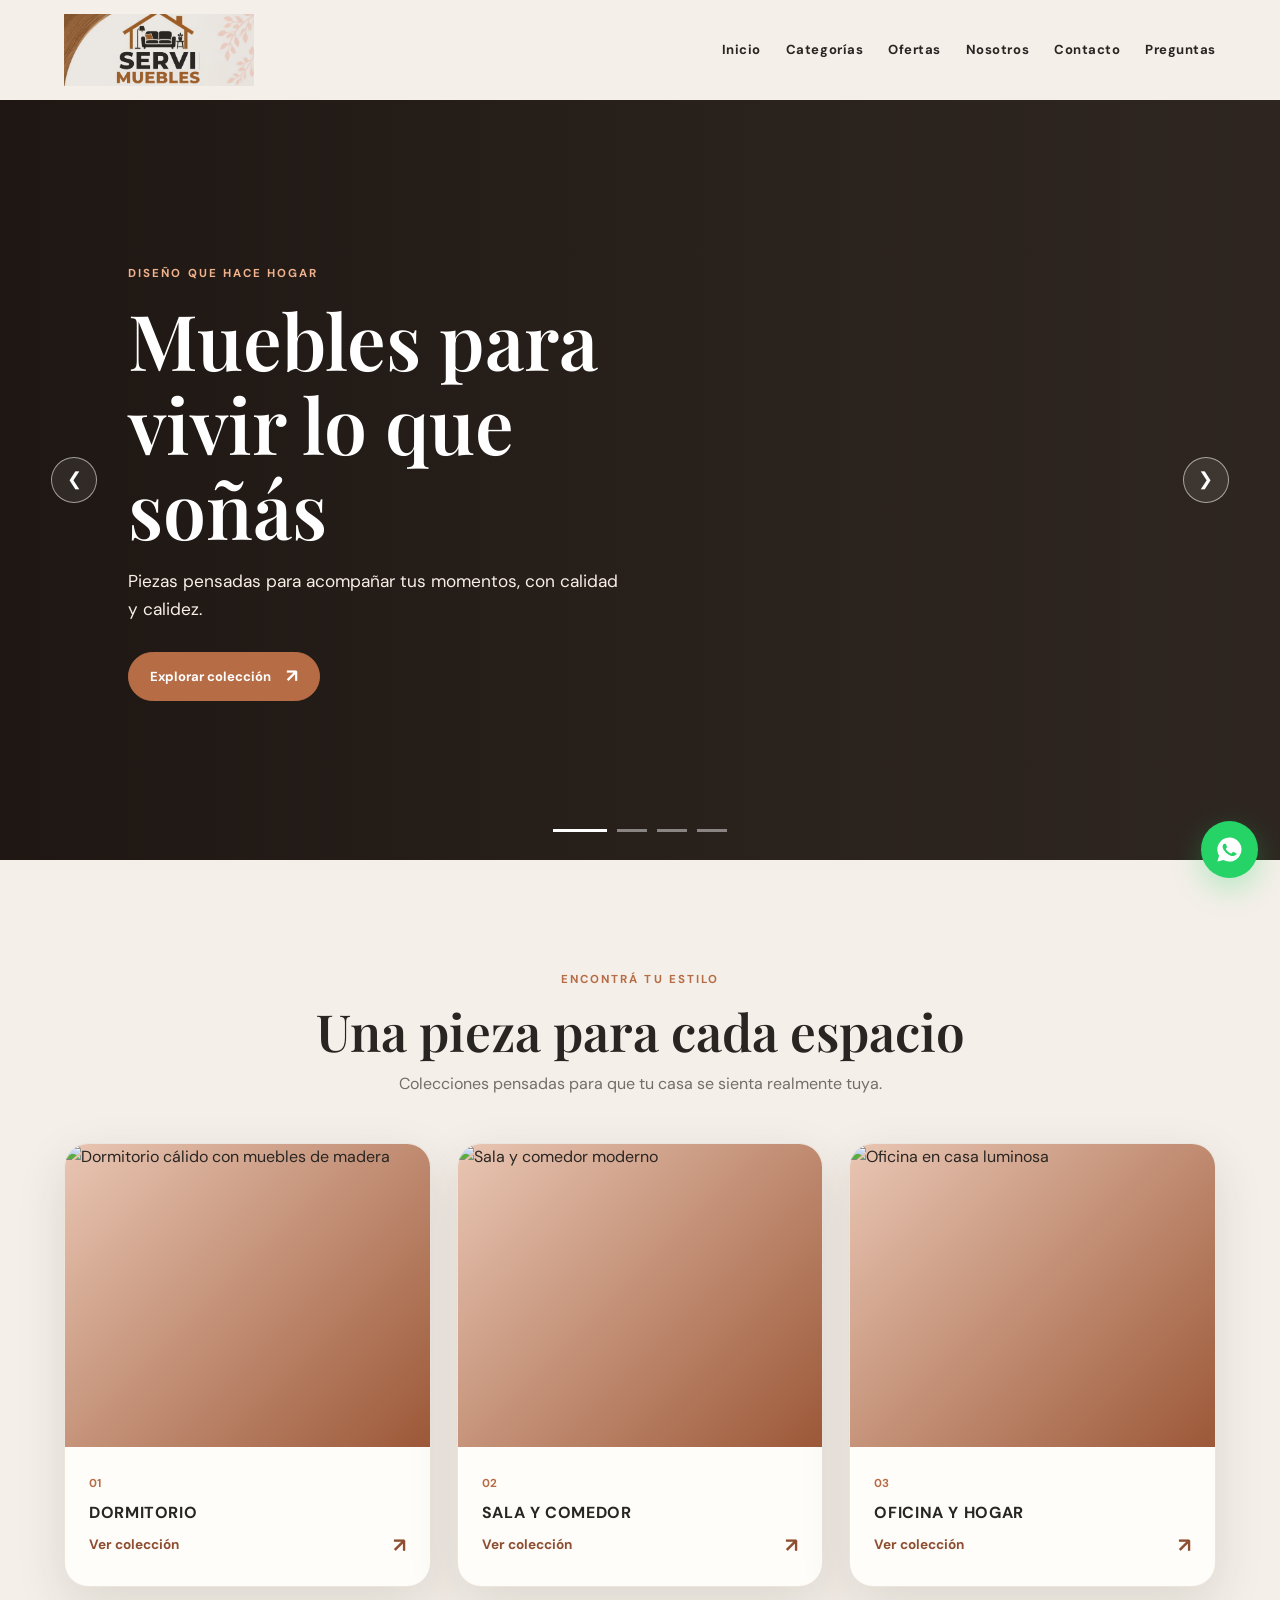
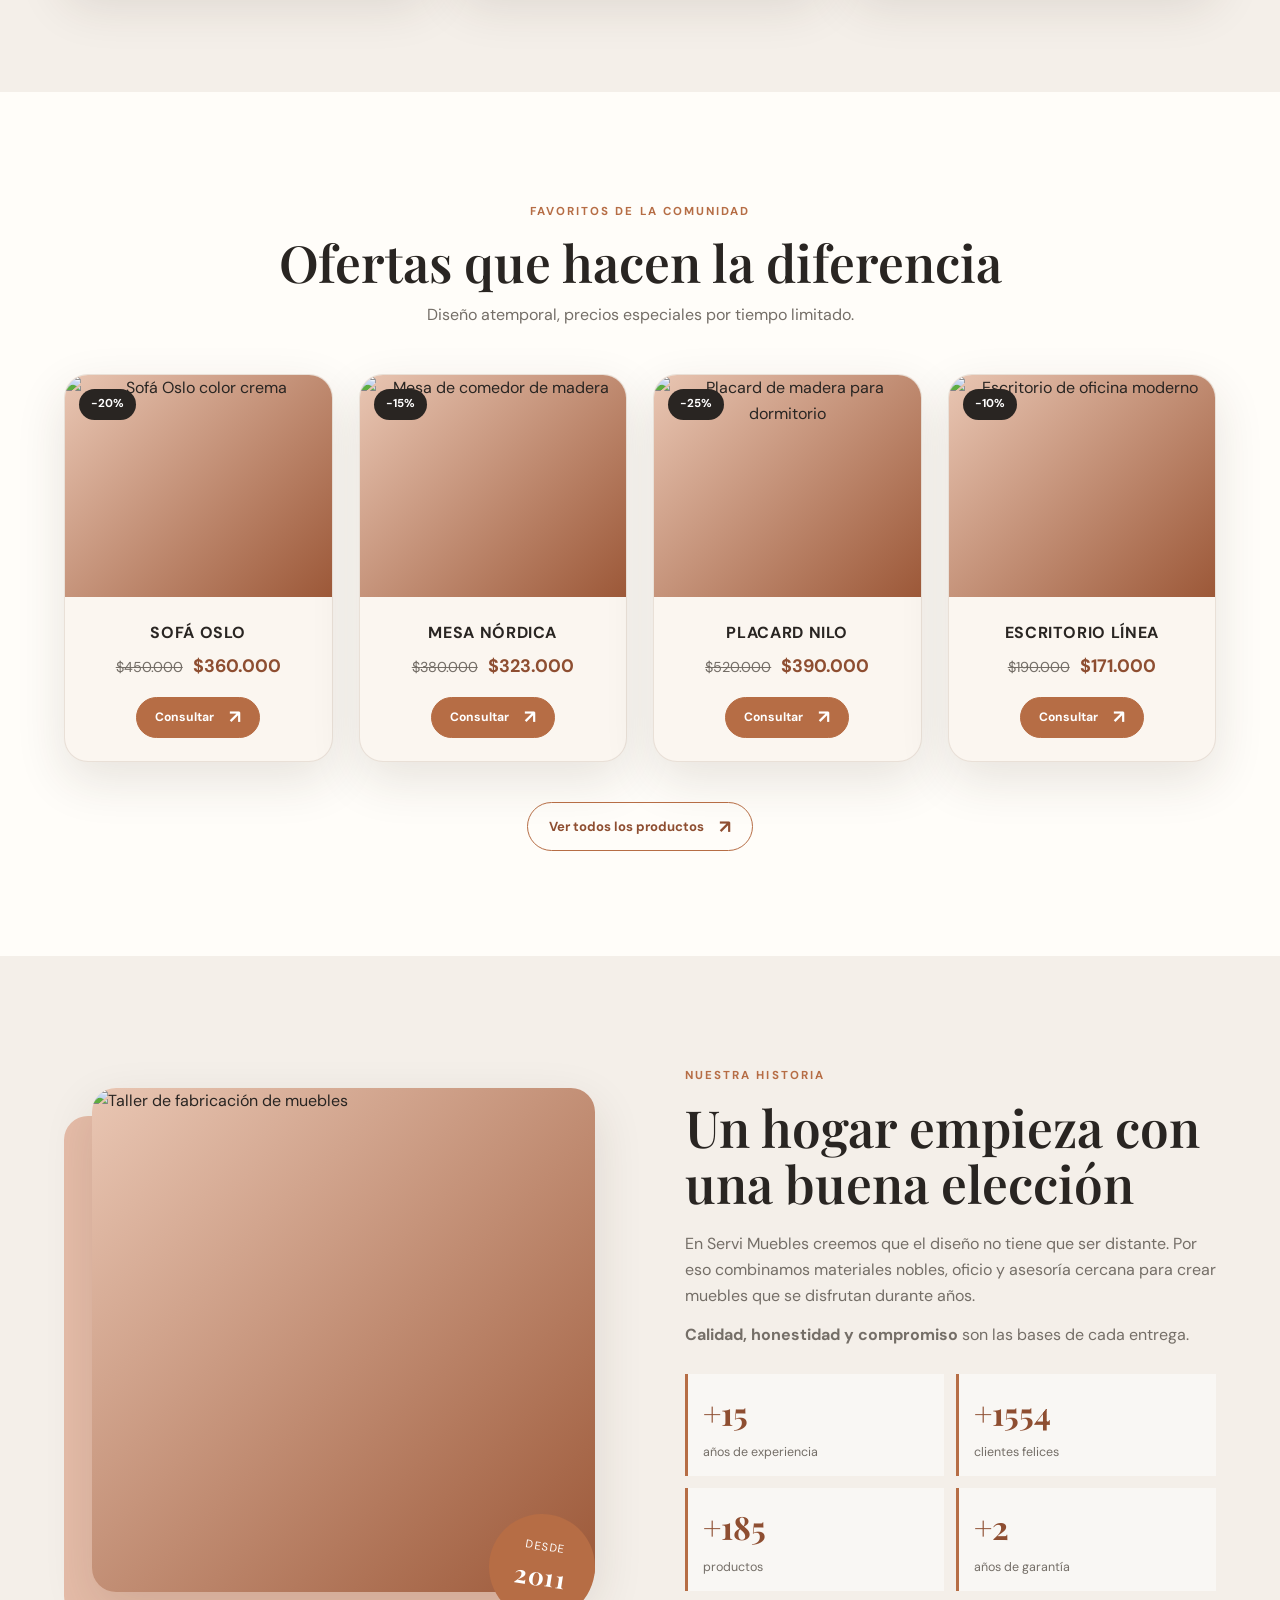
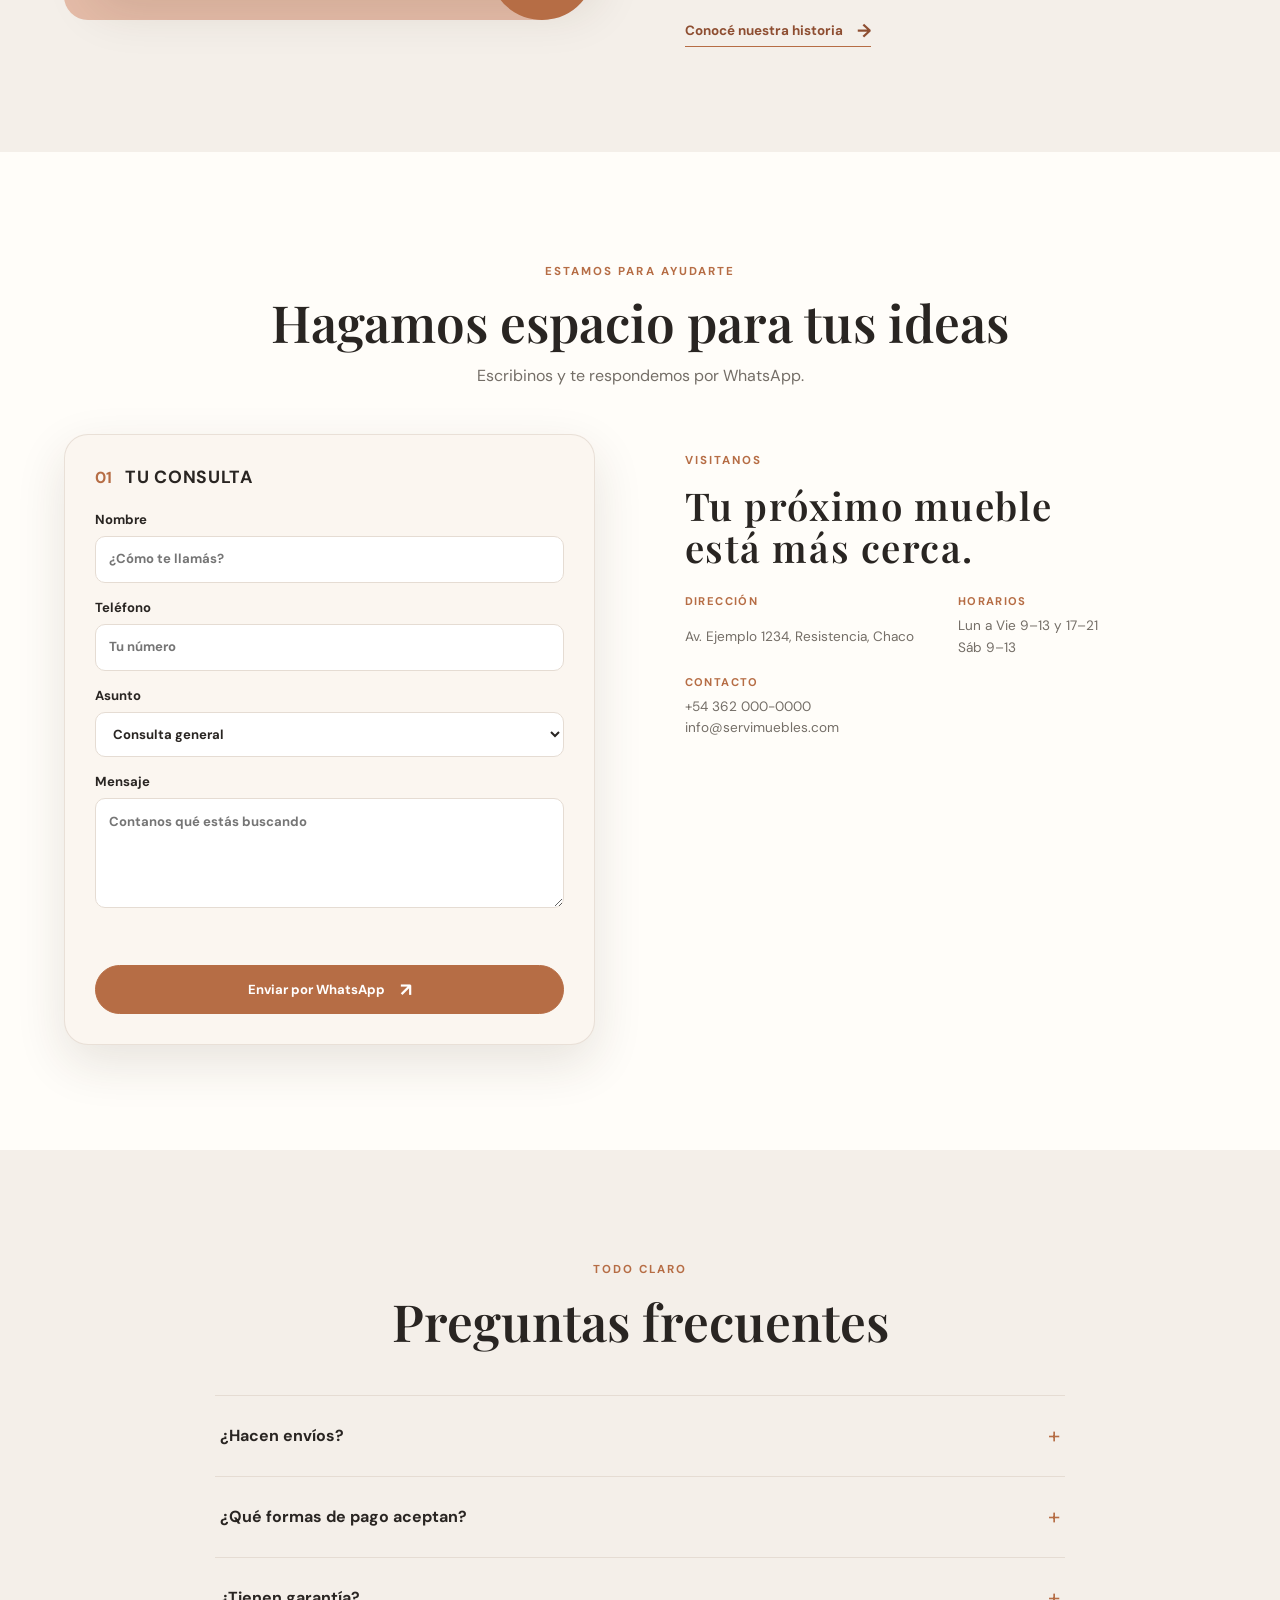
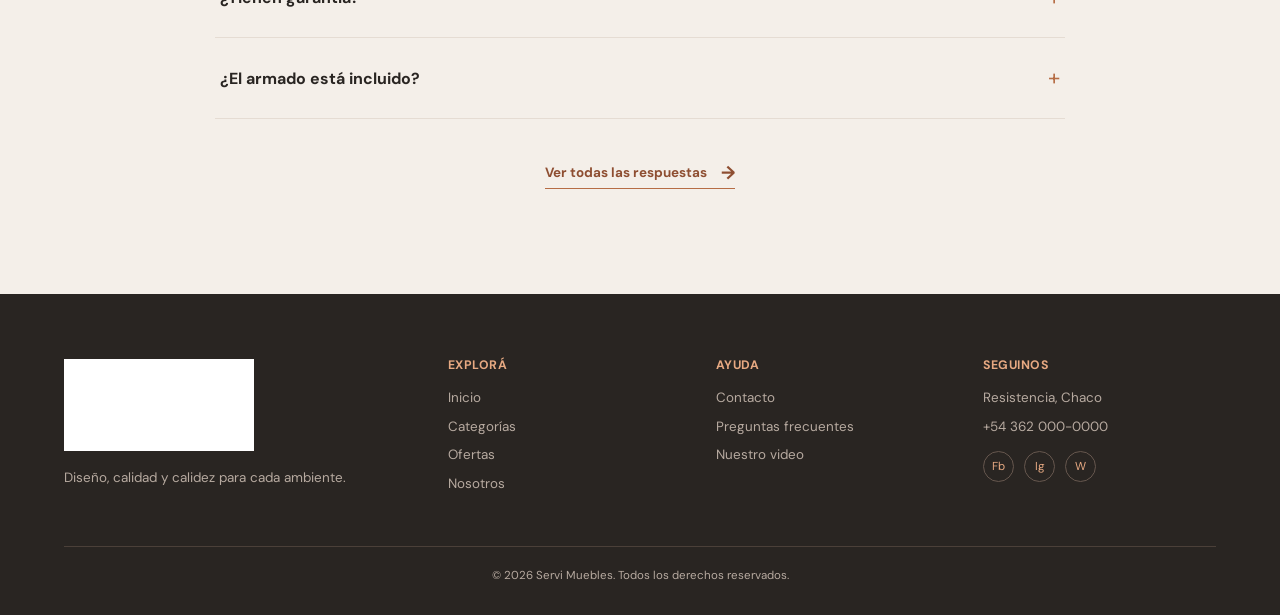
==== index.html @ a5e80b53 "inicio" ====
<!DOCTYPE html>
<html lang="es">
<head>
  <meta charset="UTF-8">
  <meta name="viewport" content="width=device-width, initial-scale=1">
  <meta name="description" content="Servi Muebles: muebles con diseño, calidad y entrega en todo el país.">
  <title>Servi Muebles | Diseño que hace hogar</title>
  <link rel="preconnect" href="https://fonts.googleapis.com">
  <link rel="preconnect" href="https://images.unsplash.com">
  <link href="https://fonts.googleapis.com/css2?family=DM+Sans:wght@400;500;600;700&family=Playfair+Display:wght@600;700&display=swap" rel="stylesheet">
  <link rel="stylesheet" href="styles.css">
</head>
<body>
  <header class="header">
    <a href="index.html" class="brand" aria-label="Servi Muebles, inicio"><img src="img/logo.jpeg" alt="Servi Muebles"></a>
    <button class="burger" aria-label="Abrir menú" aria-expanded="false"><span></span><span></span><span></span></button>
    <nav class="nav" aria-label="Principal"><a class="on" href="index.html">Inicio</a><a href="categorias.html">Categorías</a><a href="ofertas.html">Ofertas</a><a href="nosotros.html">Nosotros</a><a href="contacto.html">Contacto</a><a href="faq.html">Preguntas</a></nav>
  </header>

  <main>
    <section id="inicio" class="hero" aria-label="Destacados">
      <div class="slide active" style="background-image:url('https://images.unsplash.com/photo-1555041469-a586c61ea9bc?auto=format&fit=crop&w=1800&q=85')"><div class="caption"><span class="eyebrow">Diseño que hace hogar</span><h1>Muebles para vivir lo que soñás</h1><p>Piezas pensadas para acompañar tus momentos, con calidad y calidez.</p><a class="btn" href="categorias.html">Explorar colección <span>↗</span></a></div></div>
      <div class="slide" style="background-image:url('https://images.unsplash.com/photo-1618220179428-22790b461013?auto=format&fit=crop&w=1800&q=85')"><div class="caption"><span class="eyebrow">Colección temporada</span><h2>Renová tus espacios</h2><p>Texturas, tonos y formas que transforman cada ambiente.</p><a class="btn" href="ofertas.html">Ver ofertas <span>↗</span></a></div></div>
      <div class="slide" style="background-image:url('https://images.unsplash.com/photo-1600566753190-17f0baa2a6c3?auto=format&fit=crop&w=1800&q=85')"><div class="caption"><span class="eyebrow">Hecho para durar</span><h2>La belleza está en los detalles</h2><p>Materiales seleccionados y terminaciones cuidadas en cada pieza.</p><a class="btn" href="nosotros.html">Conocé nuestro trabajo <span>↗</span></a></div></div>
      <div class="slide video-slide" id="videoSlide" data-youtube="https://www.youtube.com/watch?v=ScMzIvxBSi4"><div class="youtube-wrap"><iframe title="Video de Servi Muebles" allow="accelerometer; autoplay; clipboard-write; encrypted-media; gyroscope; picture-in-picture; web-share" allowfullscreen></iframe></div><div class="caption"><span class="eyebrow">Inspiración en video</span><h2>Entrá a nuestro taller</h2><p>Reemplazá el enlace de YouTube en <code>script.js</code> y el video se verá aquí.</p><a class="btn" href="contacto.html">Hablemos <span>↗</span></a></div></div>
      <button class="arrow prev" aria-label="Anterior">&#10094;</button><button class="arrow next" aria-label="Siguiente">&#10095;</button><div class="dots"></div>
    </section>

    <section id="categorias" class="sec"><div class="section-heading"><span class="eyebrow">Encontrá tu estilo</span><h2>Una pieza para cada espacio</h2><p class="sub">Colecciones pensadas para que tu casa se sienta realmente tuya.</p></div><div class="grid g3">
      <a class="card cat reveal" href="dormitorio.html"><div class="ph"><img loading="lazy" src="https://images.unsplash.com/photo-1616486338812-3dadae4b4ace?auto=format&fit=crop&w=900&q=80" alt="Dormitorio cálido con muebles de madera"></div><div class="card-copy"><span class="card-number">01</span><h3>Dormitorio</h3><span class="link">Ver colección <b>↗</b></span></div></a>
      <a class="card cat reveal" href="sala-comedor.html"><div class="ph"><img loading="lazy" src="https://images.unsplash.com/photo-1618221195710-dd6b41faaea6?auto=format&fit=crop&w=900&q=80" alt="Sala y comedor moderno"></div><div class="card-copy"><span class="card-number">02</span><h3>Sala y comedor</h3><span class="link">Ver colección <b>↗</b></span></div></a>
      <a class="card cat reveal" href="oficina-hogar.html"><div class="ph"><img loading="lazy" src="https://images.unsplash.com/photo-1497366754035-f200968a6e72?auto=format&fit=crop&w=900&q=80" alt="Oficina en casa luminosa"></div><div class="card-copy"><span class="card-number">03</span><h3>Oficina y hogar</h3><span class="link">Ver colección <b>↗</b></span></div></a>
    </div></section>

    <section id="ofertas" class="sec alt"><div class="section-heading"><span class="eyebrow">Favoritos de la comunidad</span><h2>Ofertas que hacen la diferencia</h2><p class="sub">Diseño atemporal, precios especiales por tiempo limitado.</p></div><div class="grid g4">
      <article class="card prod reveal" data-name="Sofá Oslo"><div class="ph"><span class="tag">-20%</span><img loading="lazy" src="https://images.unsplash.com/photo-1555041469-a586c61ea9bc?auto=format&fit=crop&w=800&q=80" alt="Sofá Oslo color crema"></div><div class="card-copy"><h3>Sofá Oslo</h3><p><s>$450.000</s> <b>$360.000</b></p><button class="btn ask">Consultar <span>↗</span></button></div></article>
      <article class="card prod reveal" data-name="Mesa Nórdica"><div class="ph"><span class="tag">-15%</span><img loading="lazy" src="https://images.unsplash.com/photo-1617806118233-18e1de247200?auto=format&fit=crop&w=800&q=80" alt="Mesa de comedor de madera"></div><div class="card-copy"><h3>Mesa Nórdica</h3><p><s>$380.000</s> <b>$323.000</b></p><button class="btn ask">Consultar <span>↗</span></button></div></article>
      <article class="card prod reveal" data-name="Placard Nilo"><div class="ph"><span class="tag">-25%</span><img loading="lazy" src="https://images.unsplash.com/photo-1595428774223-ef52624120d2?auto=format&fit=crop&w=800&q=80" alt="Placard de madera para dormitorio"></div><div class="card-copy"><h3>Placard Nilo</h3><p><s>$520.000</s> <b>$390.000</b></p><button class="btn ask">Consultar <span>↗</span></button></div></article>
      <article class="card prod reveal" data-name="Escritorio Línea"><div class="ph"><span class="tag">-10%</span><img loading="lazy" src="https://images.unsplash.com/photo-1497366811353-6870744d04b2?auto=format&fit=crop&w=800&q=80" alt="Escritorio de oficina moderno"></div><div class="card-copy"><h3>Escritorio Línea</h3><p><s>$190.000</s> <b>$171.000</b></p><button class="btn ask">Consultar <span>↗</span></button></div></article>
    </div><div class="center"><a class="btn btn-light" href="ofertas.html">Ver todos los productos <span>↗</span></a></div></section>

    <section id="nosotros" class="sec"><div class="two"><div class="frame reveal"><div class="ph"><img loading="lazy" src="https://images.unsplash.com/photo-1556912167-f556f1f39fdf?auto=format&fit=crop&w=1000&q=85" alt="Taller de fabricación de muebles"></div><span class="stamp">Desde<br><strong>2011</strong></span></div><div class="reveal"><span class="eyebrow">Nuestra historia</span><h2>Un hogar empieza con una buena elección</h2><p>En Servi Muebles creemos que el diseño no tiene que ser distante. Por eso combinamos materiales nobles, oficio y asesoría cercana para crear muebles que se disfrutan durante años.</p><p><b>Calidad, honestidad y compromiso</b> son las bases de cada entrega.</p><div class="stats"><div><strong data-n="15">0</strong><span>años de experiencia</span></div><div><strong data-n="2500">0</strong><span>clientes felices</span></div><div><strong data-n="300">0</strong><span>productos</span></div><div><strong data-n="2">0</strong><span>años de garantía</span></div></div><a class="text-link" href="nosotros.html">Conocé nuestra historia <span>→</span></a></div></div></section>

    <section id="contacto" class="sec alt"><div class="section-heading"><span class="eyebrow">Estamos para ayudarte</span><h2>Hagamos espacio para tus ideas</h2><p class="sub">Escribinos y te respondemos por WhatsApp.</p></div><div class="two contact-layout"><form id="form" class="card form" novalidate><div class="form-title"><span>01</span><h3>Tu consulta</h3></div><label>Nombre<input name="nombre" placeholder="¿Cómo te llamás?" required></label><label>Teléfono<input name="tel" type="tel" placeholder="Tu número" required></label><label>Asunto<select name="asunto"><option>Consulta general</option><option>Presupuesto</option><option>Envíos</option><option>Garantía</option></select></label><label>Mensaje<textarea name="msg" rows="4" placeholder="Contanos qué estás buscando" required></textarea></label><p class="err" role="alert"></p><button class="btn" type="submit">Enviar por WhatsApp <span>↗</span></button></form><div class="contact-info"><span class="eyebrow">Visitanos</span><h3>Tu próximo mueble<br>está más cerca.</h3><ul class="info"><li><b>Dirección</b><span>Av. Ejemplo 1234, Resistencia, Chaco</span></li><li><b>Horarios</b><span>Lun a Vie 9–13 y 17–21<br>Sáb 9–13</span></li><li><b>Contacto</b><span>+54 362 000-0000<br>info@servimuebles.com</span></li></ul><iframe title="Ubicación Servi Muebles" loading="lazy" src="https://www.google.com/maps?q=Resistencia,Chaco&output=embed"></iframe></div></div></section>

    <section id="faq" class="sec"><div class="section-heading"><span class="eyebrow">Todo claro</span><h2>Preguntas frecuentes</h2></div><div class="faq"><div class="q"><button aria-expanded="false">¿Hacen envíos?<i>+</i></button><div class="a"><p>Sí, enviamos a toda la zona. El costo depende de la distancia y del tamaño del mueble.</p></div></div><div class="q"><button aria-expanded="false">¿Qué formas de pago aceptan?<i>+</i></button><div class="a"><p>Efectivo, transferencia, tarjetas de débito y crédito, con cuotas según promoción.</p></div></div><div class="q"><button aria-expanded="false">¿Tienen garantía?<i>+</i></button><div class="a"><p>Todos nuestros muebles tienen garantía por defectos de fabricación.</p></div></div><div class="q"><button aria-expanded="false">¿El armado está incluido?<i>+</i></button><div class="a"><p>Ofrecemos armado e instalación en el domicilio, consultá el costo al pedir.</p></div></div></div><div class="center"><a class="text-link" href="faq.html">Ver todas las respuestas <span>→</span></a></div></section>
  </main>

  <a class="wa" id="wa" target="_blank" rel="noopener" aria-label="Escribinos por WhatsApp" data-tip="¿Hablamos?"><svg viewBox="0 0 24 24" width="29" height="29" fill="#fff"><path d="M12 2a10 10 0 0 0-8.6 15.1L2 22l5-1.3A10 10 0 1 0 12 2zm5.2 14.2c-.2.6-1.3 1.2-1.8 1.2-.5.1-1 .2-3.3-.7-2.8-1.1-4.6-4-4.7-4.2-.1-.2-1.1-1.5-1.1-2.8s.7-2 1-2.2c.2-.3.5-.3.7-.3h.5c.2 0 .4 0 .6.5l.8 2c.1.2.1.3 0 .5l-.3.4-.4.5c-.1.1-.3.3-.1.6.2.3.8 1.3 1.7 2.1 1.2 1 2.1 1.3 2.4 1.5.3.1.5.1.6-.1l.9-1.1c.2-.3.4-.2.6-.1l1.9.9c.3.1.5.2.5.3.1.2.1.8-.1 1.4z"/></svg></a>
  <footer class="footer"><div class="fgrid"><div><img class="footer-logo" src="img/logo.jpeg" alt="Servi Muebles"><p>Diseño, calidad y calidez para cada ambiente.</p></div><div><h4>Explorá</h4><a href="index.html">Inicio</a><a href="categorias.html">Categorías</a><a href="ofertas.html">Ofertas</a><a href="nosotros.html">Nosotros</a></div><div><h4>Ayuda</h4><a href="contacto.html">Contacto</a><a href="faq.html">Preguntas frecuentes</a><a href="index.html#videoSlide">Nuestro video</a></div><div><h4>Seguinos</h4><p>Resistencia, Chaco</p><p>+54 362 000-0000</p><div class="soc"><a href="#" aria-label="Facebook">Fb</a><a href="#" aria-label="Instagram">Ig</a><a href="#" id="waFoot" aria-label="WhatsApp">W</a></div></div></div><p class="copy">© 2026 Servi Muebles. Todos los derechos reservados.</p></footer>
  <button class="top" aria-label="Volver arriba">↑</button>
  <script src="script.js"></script>
</body>
</html>
---- styles.css ----
:root{--ink:#292522;--muted:#746e67;--clay:#b66d45;--clay-dark:#8e4e31;--sand:#f4efe9;--paper:#fffdf9;--line:#e5dcd3;--shadow:0 18px 50px rgba(56,39,28,.12);--radius:24px}
*{box-sizing:border-box;margin:0;padding:0}html{scroll-behavior:smooth;scroll-padding-top:88px}body{font-family:'DM Sans',sans-serif;color:var(--ink);background:var(--sand);line-height:1.6;overflow-x:hidden}img,iframe,video{max-width:100%;display:block}a{color:inherit;text-decoration:none}button,input,select,textarea{font:inherit}button{cursor:pointer}h1,h2,h3,h4{line-height:1.1}h1,h2{font-family:'Playfair Display',serif}h3,h4{text-transform:uppercase;letter-spacing:.04em}code{font-size:.86em;color:#f6d5bf}
:focus-visible{outline:3px solid var(--clay);outline-offset:3px}.header{position:sticky;top:0;z-index:50;display:flex;justify-content:space-between;align-items:center;gap:30px;padding:14px 5%;background:rgba(244,239,233,.93);backdrop-filter:blur(16px);transition:box-shadow .3s}.header.scrolled{box-shadow:0 8px 30px rgba(42,30,22,.1)}.brand img{width:190px;height:auto}.nav{display:flex;align-items:center;gap:25px}.nav a{font-size:.82rem;font-weight:700;letter-spacing:.04em;padding:7px 0;border-bottom:2px solid transparent;transition:.25s}.nav a:hover,.nav a.on{color:var(--clay-dark);border-color:var(--clay)}.burger{display:none;background:none;border:0;width:36px}.burger span{display:block;height:2px;background:var(--ink);margin:7px 0;border-radius:3px;transition:.3s}.burger.open span:nth-child(1){transform:translateY(9px) rotate(45deg)}.burger.open span:nth-child(2){opacity:0}.burger.open span:nth-child(3){transform:translateY(-9px) rotate(-45deg)}
.hero{position:relative;height:min(760px,calc(100vh - 82px));min-height:560px;background:#302722;overflow:hidden}.slide{position:absolute;inset:0;display:flex;align-items:center;background-position:center;background-size:cover;opacity:0;visibility:hidden;transition:opacity .8s,visibility .8s}.slide.active{opacity:1;visibility:visible;z-index:1}.slide:before{content:"";position:absolute;inset:0;background:linear-gradient(90deg,rgba(25,18,14,.78),rgba(25,18,14,.22) 65%,rgba(25,18,14,.08))}.caption{position:relative;z-index:2;color:#fff;padding:0 10%;width:min(760px,90%)}.caption h1,.caption h2{font-size:clamp(2.5rem,6vw,5.7rem);font-weight:600;margin:12px 0 18px;max-width:760px}.caption p{max-width:540px;font-size:1.08rem;margin-bottom:28px;color:#f9eee6}.eyebrow{display:inline-block;color:var(--clay);font-size:.72rem;font-weight:700;letter-spacing:.18em;text-transform:uppercase}.caption .eyebrow{color:#f0b18d}.btn{display:inline-flex;align-items:center;justify-content:center;gap:15px;border:1px solid var(--clay);border-radius:999px;background:var(--clay);color:#fff;padding:13px 21px;font-size:.82rem;font-weight:700;transition:transform .25s,background .25s,box-shadow .25s}.btn span,.text-link span{font-size:1.15rem;line-height:0}.btn:hover{background:var(--clay-dark);box-shadow:0 10px 22px rgba(142,78,49,.25);transform:translateY(-2px)}.btn-light{background:transparent;color:var(--clay-dark)}.btn-light:hover{color:#fff}.arrow{position:absolute;top:50%;z-index:5;transform:translateY(-50%);width:46px;height:46px;border:1px solid rgba(255,255,255,.55);border-radius:50%;background:rgba(255,255,255,.08);color:#fff;font-size:1.15rem;transition:.25s}.arrow:hover{background:var(--clay);border-color:var(--clay)}.prev{left:4%}.next{right:4%}.dots{position:absolute;bottom:28px;left:0;right:0;z-index:5;display:flex;justify-content:center;gap:10px}.dots button{width:30px;height:3px;border:0;background:rgba(255,255,255,.45);transition:.3s}.dots button.on{background:#fff;width:54px}.video-slide{background:#1b1714}.youtube-wrap{position:absolute;inset:0;z-index:0}.youtube-wrap iframe{width:100%;height:100%;border:0;opacity:.72}.video-slide:before{z-index:1;background:linear-gradient(90deg,rgba(25,18,14,.86),rgba(25,18,14,.3) 70%)}
.sec{position:relative;padding:105px 5%;background:var(--sand)}.sec.alt{background:var(--paper)}.section-heading{max-width:740px;margin:0 auto 46px;text-align:center}.section-heading h2{font-size:clamp(2rem,4vw,3.4rem);font-weight:600;margin:12px 0}.sub{color:var(--muted);font-size:1rem}.grid{display:grid;gap:26px;max-width:1220px;margin:0 auto}.g3{grid-template-columns:repeat(3,1fr)}.g4{grid-template-columns:repeat(4,1fr)}.card{background:var(--paper);border:1px solid rgba(180,157,139,.25);border-radius:var(--radius);overflow:hidden;box-shadow:var(--shadow);transition:transform .35s,box-shadow .35s}.alt .card{background:#fbf6f0}.card:hover{transform:translateY(-8px);box-shadow:0 25px 55px rgba(56,39,28,.18)}.ph{position:relative;aspect-ratio:1.2;background:linear-gradient(135deg,#e9c6b3,#9c5838);overflow:hidden}.ph img{width:100%;height:100%;object-fit:cover;transition:transform .7s;filter:saturate(.92)}.card:hover .ph img{transform:scale(1.08)}.card-copy{padding:20px}.cat .card-copy{position:relative;padding:22px 24px 25px}.cat h3,.prod h3{font-size:1rem;margin:9px 0 7px}.card-number{font-size:.72rem;color:var(--clay);font-weight:700}.link{display:flex;align-items:center;justify-content:space-between;color:var(--clay-dark);font-size:.85rem;font-weight:700}.link b{font-size:1.25rem}.prod{text-align:center}.prod .card-copy{padding:18px 18px 23px}.prod p{color:var(--muted);font-size:.9rem;margin:10px 0 16px}.prod b{color:var(--clay-dark);font-size:1.13rem;margin-left:6px}.prod .btn{padding:10px 18px;font-size:.76rem}.tag{position:absolute;top:14px;left:14px;z-index:2;background:var(--ink);color:#fff;padding:6px 12px;border-radius:999px;font-size:.72rem;font-weight:700}.center{text-align:center;margin-top:40px}.two{display:grid;grid-template-columns:1fr 1fr;gap:clamp(35px,7vw,100px);align-items:center;max-width:1220px;margin:0 auto}.two h2{font-size:clamp(2rem,4vw,3.5rem);font-weight:600;margin:12px 0 20px}.two p{color:var(--muted);margin-bottom:14px}.frame{position:relative;padding:0 0 28px 28px}.frame:before{content:"";position:absolute;inset:28px 28px 0 0;background:#e5bca8;border-radius:var(--radius)}.frame .ph{position:relative;aspect-ratio:1;border-radius:var(--radius);box-shadow:var(--shadow)}.stamp{position:absolute;right:0;bottom:0;background:var(--clay);color:#fff;padding:16px 23px;border-radius:50%;width:106px;height:106px;display:grid;place-content:center;text-align:center;font-size:.7rem;text-transform:uppercase;letter-spacing:.08em;transform:rotate(9deg)}.stamp strong{font-family:'Playfair Display';font-size:1.55rem}.stats{display:grid;grid-template-columns:repeat(2,1fr);gap:12px;margin:26px 0}.stats div{padding:13px 15px;border-left:3px solid var(--clay);background:rgba(255,255,255,.5)}.stats strong{display:block;color:var(--clay-dark);font-family:'Playfair Display';font-size:2rem}.stats span{color:var(--muted);font-size:.78rem}.text-link{display:inline-flex;gap:14px;align-items:center;color:var(--clay-dark);font-size:.84rem;font-weight:700;border-bottom:1px solid var(--clay);padding-bottom:4px}.contact-layout{align-items:start}.form{padding:30px;display:grid;gap:14px}.form-title{display:flex;align-items:center;gap:13px;margin-bottom:4px}.form-title span{color:var(--clay);font-weight:700}.form-title h3{font-size:1.1rem}.form label{display:grid;gap:6px;color:var(--ink);font-size:.82rem;font-weight:700}input,select,textarea{width:100%;border:1px solid var(--line);border-radius:10px;background:#fff;padding:12px 13px;color:var(--ink);outline:0;transition:border .2s,box-shadow .2s}input:focus,select:focus,textarea:focus{border-color:var(--clay);box-shadow:0 0 0 3px rgba(182,109,69,.12)}textarea{resize:vertical}.err{min-height:1.2em;color:#ad382d;font-size:.8rem}.contact-info{padding:12px 0}.contact-info h3{font-family:'Playfair Display';font-size:clamp(1.8rem,3vw,2.7rem);font-weight:600;margin:12px 0 25px;text-transform:none}.info{display:grid;grid-template-columns:repeat(2,1fr);gap:15px;list-style:none;margin-bottom:25px}.info li{display:grid;gap:4px}.info b{font-size:.7rem;letter-spacing:.12em;text-transform:uppercase;color:var(--clay)}.info span{font-size:.85rem;color:var(--muted)}iframe{width:100%;height:250px;border:0;border-radius:16px}.faq{max-width:850px;margin:0 auto}.q{border-top:1px solid var(--line)}.q:last-child{border-bottom:1px solid var(--line)}.q button{width:100%;display:flex;align-items:center;justify-content:space-between;gap:25px;padding:22px 5px;border:0;background:transparent;color:var(--ink);font-weight:700;text-align:left}.q i{font-style:normal;color:var(--clay);font-size:1.4rem;font-weight:400}.a{max-height:0;overflow:hidden;transition:max-height .35s}.a p{padding:0 45px 22px 5px;color:var(--muted);font-size:.92rem}
.wa{position:fixed;right:22px;bottom:22px;z-index:60;width:57px;height:57px;display:grid;place-items:center;border-radius:50%;background:#25d366;box-shadow:0 10px 30px rgba(37,211,102,.3);animation:pulse 2.3s infinite}.wa:before{content:attr(data-tip);position:absolute;right:67px;background:var(--ink);color:#fff;padding:6px 10px;border-radius:7px;font-size:.75rem;white-space:nowrap;opacity:0;transition:.25s}.wa:hover:before{opacity:1}@keyframes pulse{0%,100%{box-shadow:0 10px 30px rgba(37,211,102,.25)}50%{box-shadow:0 10px 30px rgba(37,211,102,.25),0 0 0 12px rgba(37,211,102,0)}}.footer{background:var(--ink);color:#e9ded5;padding:65px 5% 22px}.fgrid{display:grid;grid-template-columns:1.5fr 1fr 1fr 1fr;gap:35px;max-width:1220px;margin:0 auto}.footer-logo{width:190px;filter:brightness(0) invert(1);margin-bottom:16px}.footer p,.footer a{display:block;color:#b7aaa0;font-size:.84rem;margin-bottom:7px}.footer h4{color:#e7a982;font-size:.77rem;margin-bottom:15px}.footer a:hover{color:#fff}.soc{display:flex;gap:10px;margin-top:14px}.soc a{display:grid;place-items:center;width:31px;height:31px;border:1px solid #66574e;border-radius:50%;color:#e7a982;font-size:.72rem}.copy{max-width:1220px;margin:45px auto 0;padding-top:20px;border-top:1px solid #4b4039;text-align:center!important;font-size:.72rem!important}.top{position:fixed;left:22px;bottom:22px;z-index:60;width:42px;height:42px;border:1px solid var(--clay);border-radius:50%;background:var(--clay);color:#fff;font-size:1.15rem;opacity:0;pointer-events:none;transition:.3s}.top.show{opacity:1;pointer-events:auto}.reveal{opacity:0;transform:translateY(25px);transition:opacity .7s,transform .7s}.reveal.in{opacity:1;transform:none}
.page-hero{padding:105px 5% 80px;background:var(--ink);color:#fff;text-align:center}.page-hero h1{font-size:clamp(2.6rem,6vw,5rem);margin:12px auto;max-width:820px}.page-hero p{max-width:620px;margin:auto;color:#ddcec4}.page-content{max-width:1220px;margin:auto}.detail-grid{display:grid;grid-template-columns:repeat(3,1fr);gap:25px}.detail-card{background:var(--paper);border-radius:var(--radius);overflow:hidden;box-shadow:var(--shadow)}.detail-card img{width:100%;aspect-ratio:1.15;object-fit:cover}.detail-card div{padding:22px}.detail-card h3{margin-bottom:8px}.detail-card p{color:var(--muted);font-size:.9rem}.crumb{display:inline-block;margin-bottom:20px;color:#efb18f;font-size:.75rem;font-weight:700;letter-spacing:.12em;text-transform:uppercase}
@media(max-width:1024px){.nav{gap:15px}.nav a{font-size:.76rem}.g4{grid-template-columns:repeat(2,1fr)}.fgrid{grid-template-columns:repeat(2,1fr)}}
@media(max-width:768px){.header{padding:12px 5%}.brand img{width:164px}.burger{display:block}.nav{position:absolute;top:100%;left:0;right:0;display:flex;align-items:stretch;flex-direction:column;gap:0;background:rgba(244,239,233,.98);box-shadow:var(--shadow);max-height:0;overflow:hidden;transition:max-height .4s}.nav.open{max-height:420px}.nav a{padding:14px 5%;border-bottom:1px solid var(--line)}.hero{height:calc(100svh - 75px);min-height:560px}.caption{padding:0 12%}.caption h1,.caption h2{font-size:clamp(2.35rem,11vw,4.3rem)}.caption p{font-size:.98rem}.arrow{width:38px;height:38px}.prev{left:4%}.next{right:4%}.sec{padding:75px 5%}.g3,.two{grid-template-columns:1fr}.two{gap:42px}.frame{max-width:620px;margin:0 auto}.info{grid-template-columns:1fr 1fr}.detail-grid{grid-template-columns:repeat(2,1fr)}}
@media(max-width:520px){.g4,.fgrid,.detail-grid{grid-template-columns:1fr}.section-heading{margin-bottom:32px}.caption{padding:0 13%}.caption .btn{padding:12px 17px}.dots{bottom:22px}.frame{padding-left:15px}.frame:before{inset:15px 15px 0 0}.stats{gap:8px}.stats strong{font-size:1.6rem}.stats span{font-size:.7rem}.info{grid-template-columns:1fr}.form{padding:21px}.wa{right:15px;bottom:15px;width:52px;height:52px}.top{left:15px;bottom:15px}.footer{padding-top:50px}}
@media(prefers-reduced-motion:reduce){*,*:before,*:after{animation:none!important;transition:none!important;scroll-behavior:auto!important}}
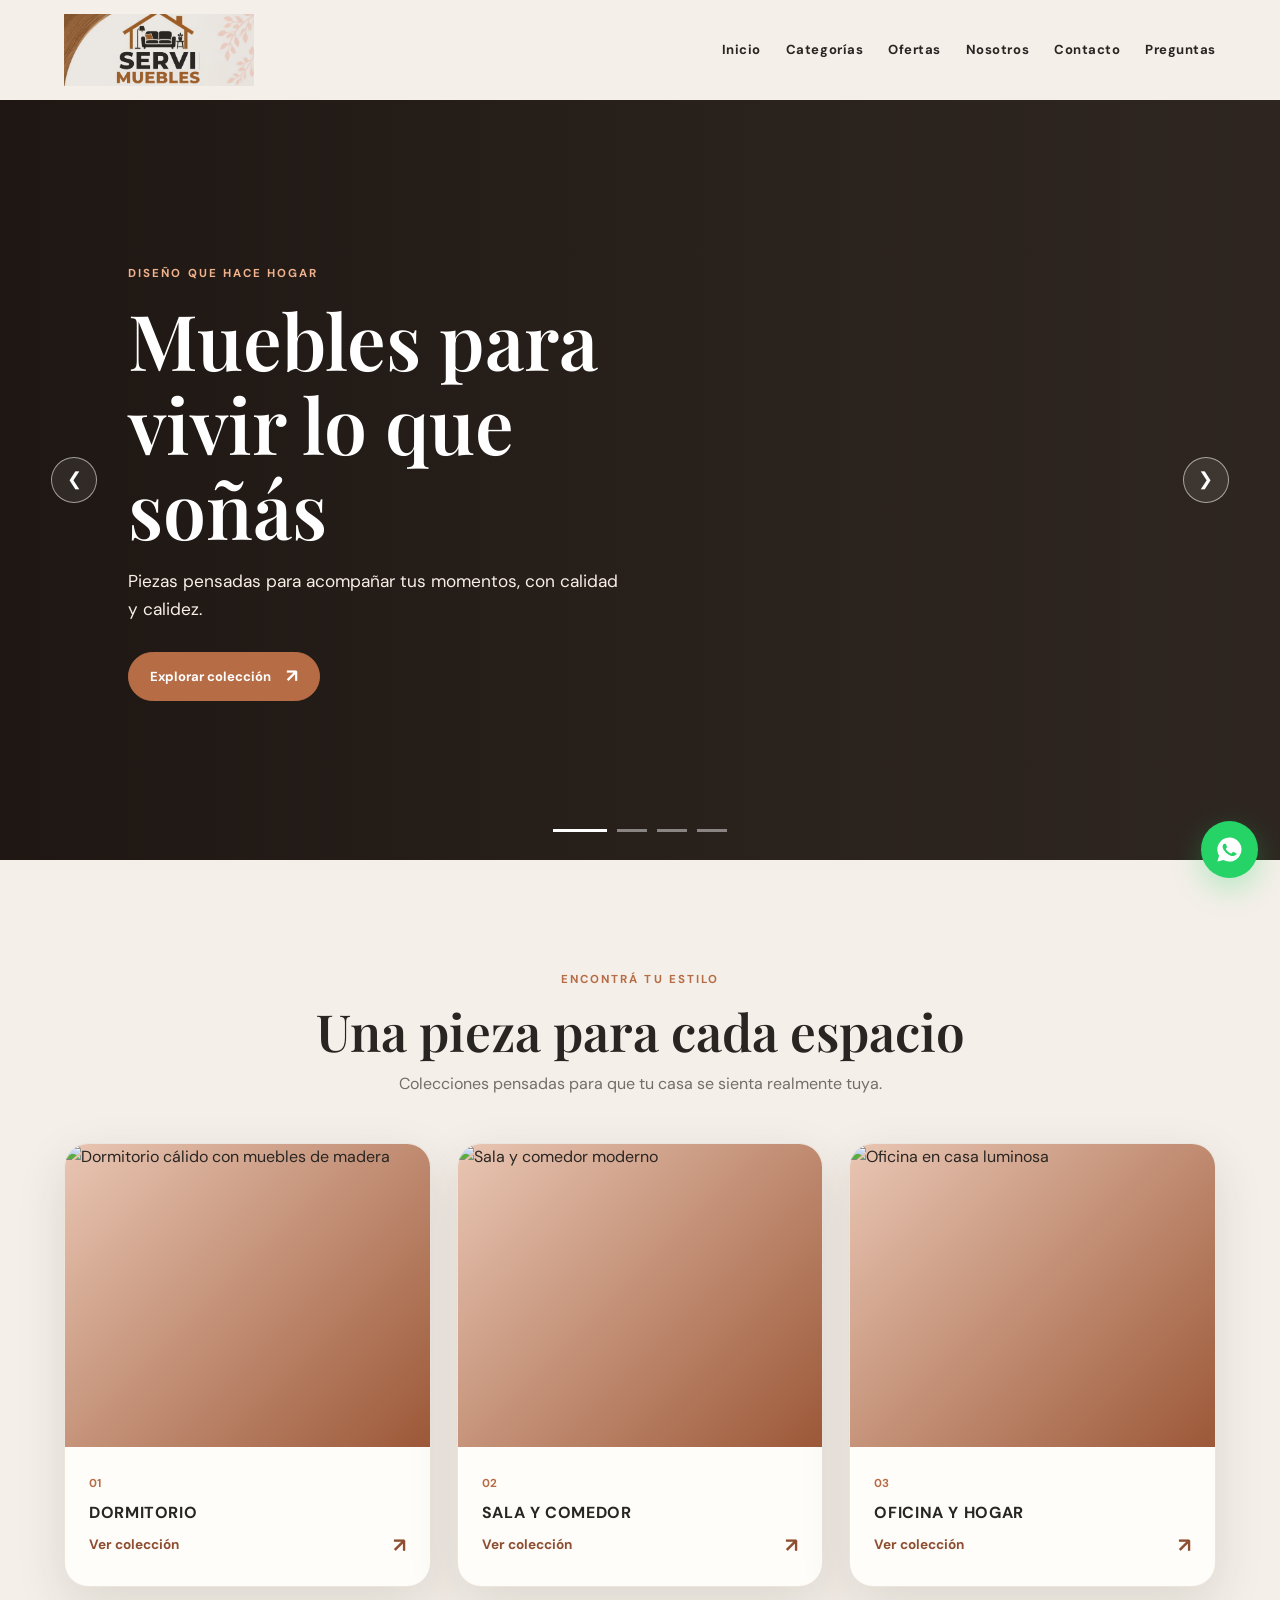
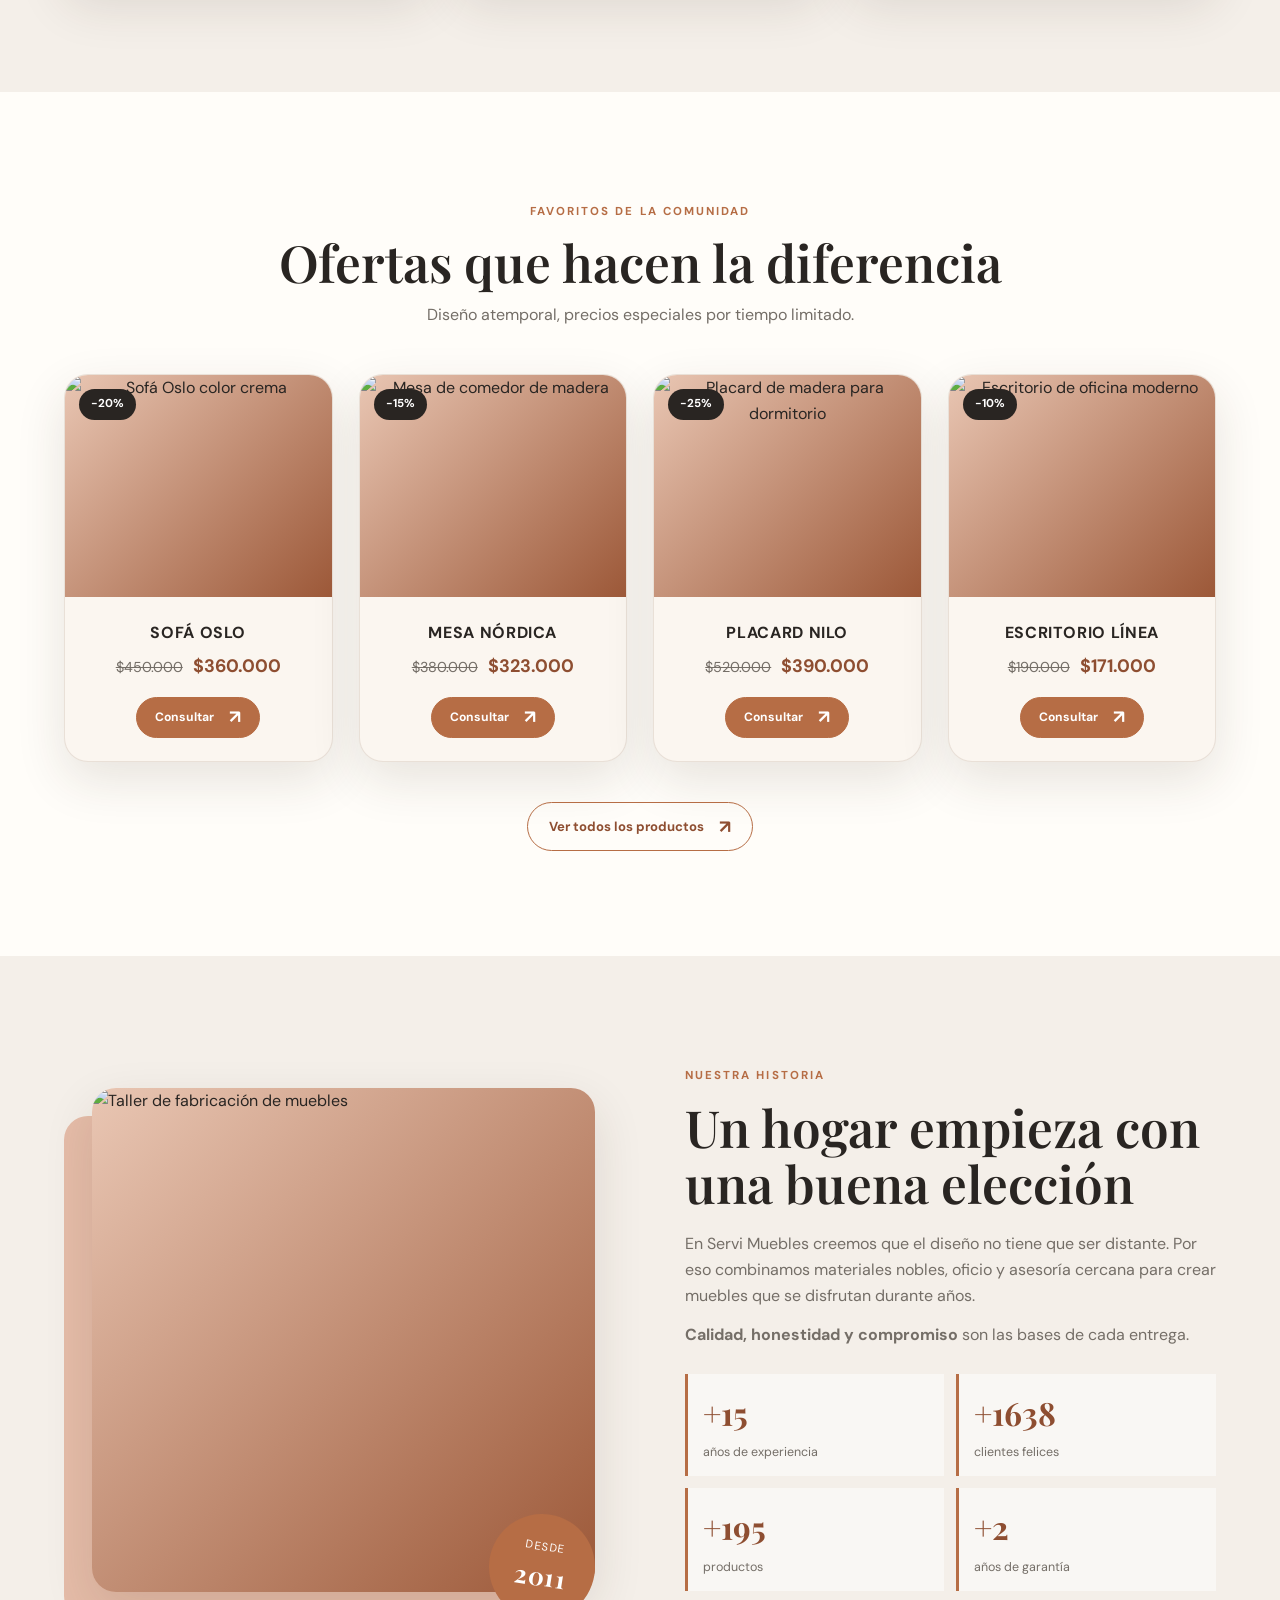
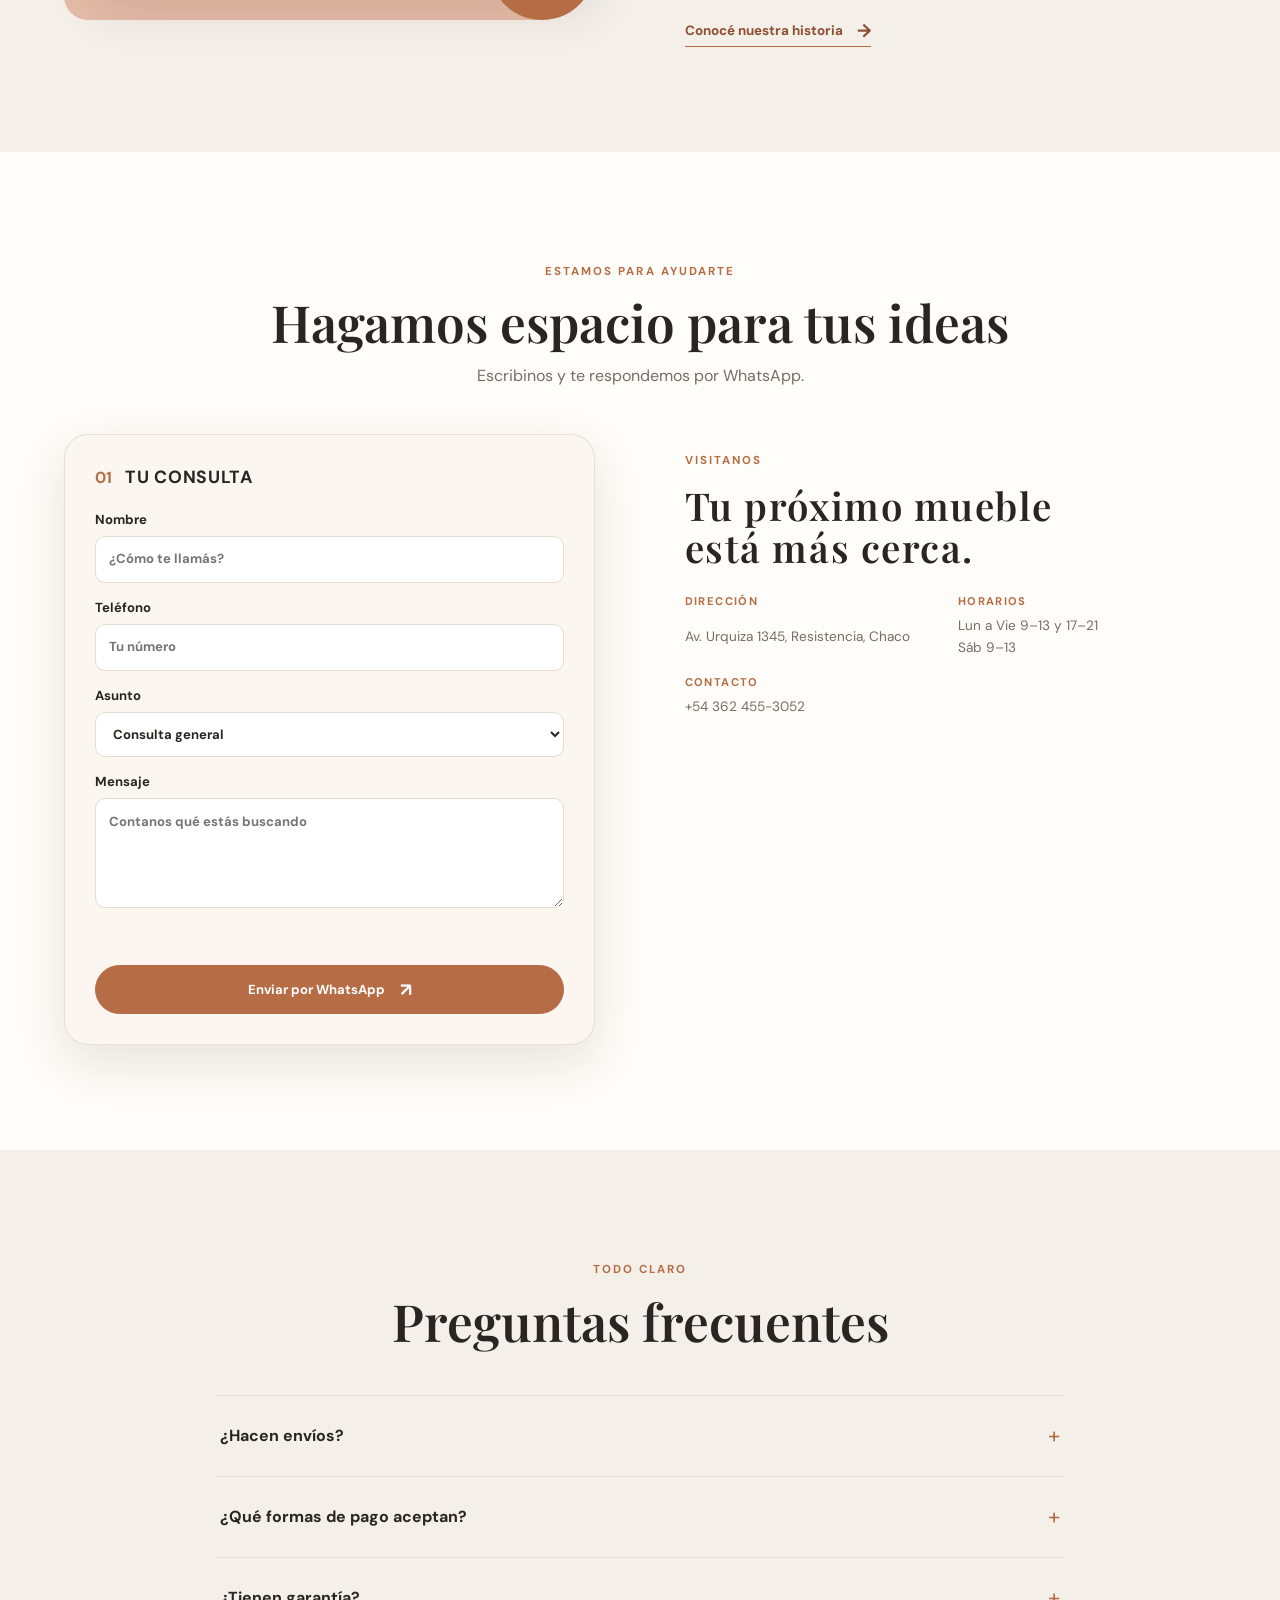
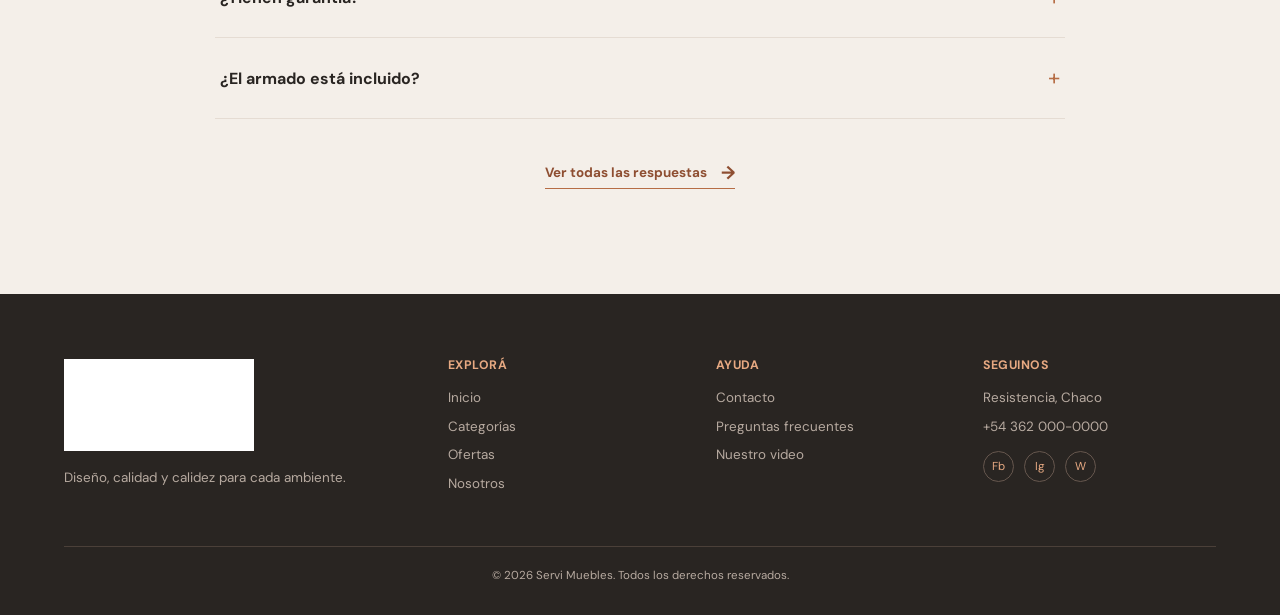
==== commit 1f9b484e: "video" ====
--- a/index.html
+++ b/index.html
@@ -1,55 +1,463 @@
-<!DOCTYPE html>
+<!doctype html>
 <html lang="es">
-<head>
-  <meta charset="UTF-8">
-  <meta name="viewport" content="width=device-width, initial-scale=1">
-  <meta name="description" content="Servi Muebles: muebles con diseño, calidad y entrega en todo el país.">
-  <title>Servi Muebles | Diseño que hace hogar</title>
-  <link rel="preconnect" href="https://fonts.googleapis.com">
-  <link rel="preconnect" href="https://images.unsplash.com">
-  <link href="https://fonts.googleapis.com/css2?family=DM+Sans:wght@400;500;600;700&family=Playfair+Display:wght@600;700&display=swap" rel="stylesheet">
-  <link rel="stylesheet" href="styles.css">
-</head>
-<body>
-  <header class="header">
-    <a href="index.html" class="brand" aria-label="Servi Muebles, inicio"><img src="img/logo.jpeg" alt="Servi Muebles"></a>
-    <button class="burger" aria-label="Abrir menú" aria-expanded="false"><span></span><span></span><span></span></button>
-    <nav class="nav" aria-label="Principal"><a class="on" href="index.html">Inicio</a><a href="categorias.html">Categorías</a><a href="ofertas.html">Ofertas</a><a href="nosotros.html">Nosotros</a><a href="contacto.html">Contacto</a><a href="faq.html">Preguntas</a></nav>
-  </header>
-
-  <main>
-    <section id="inicio" class="hero" aria-label="Destacados">
-      <div class="slide active" style="background-image:url('https://images.unsplash.com/photo-1555041469-a586c61ea9bc?auto=format&fit=crop&w=1800&q=85')"><div class="caption"><span class="eyebrow">Diseño que hace hogar</span><h1>Muebles para vivir lo que soñás</h1><p>Piezas pensadas para acompañar tus momentos, con calidad y calidez.</p><a class="btn" href="categorias.html">Explorar colección <span>↗</span></a></div></div>
-      <div class="slide" style="background-image:url('https://images.unsplash.com/photo-1618220179428-22790b461013?auto=format&fit=crop&w=1800&q=85')"><div class="caption"><span class="eyebrow">Colección temporada</span><h2>Renová tus espacios</h2><p>Texturas, tonos y formas que transforman cada ambiente.</p><a class="btn" href="ofertas.html">Ver ofertas <span>↗</span></a></div></div>
-      <div class="slide" style="background-image:url('https://images.unsplash.com/photo-1600566753190-17f0baa2a6c3?auto=format&fit=crop&w=1800&q=85')"><div class="caption"><span class="eyebrow">Hecho para durar</span><h2>La belleza está en los detalles</h2><p>Materiales seleccionados y terminaciones cuidadas en cada pieza.</p><a class="btn" href="nosotros.html">Conocé nuestro trabajo <span>↗</span></a></div></div>
-      <div class="slide video-slide" id="videoSlide" data-youtube="https://www.youtube.com/watch?v=ScMzIvxBSi4"><div class="youtube-wrap"><iframe title="Video de Servi Muebles" allow="accelerometer; autoplay; clipboard-write; encrypted-media; gyroscope; picture-in-picture; web-share" allowfullscreen></iframe></div><div class="caption"><span class="eyebrow">Inspiración en video</span><h2>Entrá a nuestro taller</h2><p>Reemplazá el enlace de YouTube en <code>script.js</code> y el video se verá aquí.</p><a class="btn" href="contacto.html">Hablemos <span>↗</span></a></div></div>
-      <button class="arrow prev" aria-label="Anterior">&#10094;</button><button class="arrow next" aria-label="Siguiente">&#10095;</button><div class="dots"></div>
-    </section>
-
-    <section id="categorias" class="sec"><div class="section-heading"><span class="eyebrow">Encontrá tu estilo</span><h2>Una pieza para cada espacio</h2><p class="sub">Colecciones pensadas para que tu casa se sienta realmente tuya.</p></div><div class="grid g3">
-      <a class="card cat reveal" href="dormitorio.html"><div class="ph"><img loading="lazy" src="https://images.unsplash.com/photo-1616486338812-3dadae4b4ace?auto=format&fit=crop&w=900&q=80" alt="Dormitorio cálido con muebles de madera"></div><div class="card-copy"><span class="card-number">01</span><h3>Dormitorio</h3><span class="link">Ver colección <b>↗</b></span></div></a>
-      <a class="card cat reveal" href="sala-comedor.html"><div class="ph"><img loading="lazy" src="https://images.unsplash.com/photo-1618221195710-dd6b41faaea6?auto=format&fit=crop&w=900&q=80" alt="Sala y comedor moderno"></div><div class="card-copy"><span class="card-number">02</span><h3>Sala y comedor</h3><span class="link">Ver colección <b>↗</b></span></div></a>
-      <a class="card cat reveal" href="oficina-hogar.html"><div class="ph"><img loading="lazy" src="https://images.unsplash.com/photo-1497366754035-f200968a6e72?auto=format&fit=crop&w=900&q=80" alt="Oficina en casa luminosa"></div><div class="card-copy"><span class="card-number">03</span><h3>Oficina y hogar</h3><span class="link">Ver colección <b>↗</b></span></div></a>
-    </div></section>
-
-    <section id="ofertas" class="sec alt"><div class="section-heading"><span class="eyebrow">Favoritos de la comunidad</span><h2>Ofertas que hacen la diferencia</h2><p class="sub">Diseño atemporal, precios especiales por tiempo limitado.</p></div><div class="grid g4">
-      <article class="card prod reveal" data-name="Sofá Oslo"><div class="ph"><span class="tag">-20%</span><img loading="lazy" src="https://images.unsplash.com/photo-1555041469-a586c61ea9bc?auto=format&fit=crop&w=800&q=80" alt="Sofá Oslo color crema"></div><div class="card-copy"><h3>Sofá Oslo</h3><p><s>$450.000</s> <b>$360.000</b></p><button class="btn ask">Consultar <span>↗</span></button></div></article>
-      <article class="card prod reveal" data-name="Mesa Nórdica"><div class="ph"><span class="tag">-15%</span><img loading="lazy" src="https://images.unsplash.com/photo-1617806118233-18e1de247200?auto=format&fit=crop&w=800&q=80" alt="Mesa de comedor de madera"></div><div class="card-copy"><h3>Mesa Nórdica</h3><p><s>$380.000</s> <b>$323.000</b></p><button class="btn ask">Consultar <span>↗</span></button></div></article>
-      <article class="card prod reveal" data-name="Placard Nilo"><div class="ph"><span class="tag">-25%</span><img loading="lazy" src="https://images.unsplash.com/photo-1595428774223-ef52624120d2?auto=format&fit=crop&w=800&q=80" alt="Placard de madera para dormitorio"></div><div class="card-copy"><h3>Placard Nilo</h3><p><s>$520.000</s> <b>$390.000</b></p><button class="btn ask">Consultar <span>↗</span></button></div></article>
-      <article class="card prod reveal" data-name="Escritorio Línea"><div class="ph"><span class="tag">-10%</span><img loading="lazy" src="https://images.unsplash.com/photo-1497366811353-6870744d04b2?auto=format&fit=crop&w=800&q=80" alt="Escritorio de oficina moderno"></div><div class="card-copy"><h3>Escritorio Línea</h3><p><s>$190.000</s> <b>$171.000</b></p><button class="btn ask">Consultar <span>↗</span></button></div></article>
-    </div><div class="center"><a class="btn btn-light" href="ofertas.html">Ver todos los productos <span>↗</span></a></div></section>
-
-    <section id="nosotros" class="sec"><div class="two"><div class="frame reveal"><div class="ph"><img loading="lazy" src="https://images.unsplash.com/photo-1556912167-f556f1f39fdf?auto=format&fit=crop&w=1000&q=85" alt="Taller de fabricación de muebles"></div><span class="stamp">Desde<br><strong>2011</strong></span></div><div class="reveal"><span class="eyebrow">Nuestra historia</span><h2>Un hogar empieza con una buena elección</h2><p>En Servi Muebles creemos que el diseño no tiene que ser distante. Por eso combinamos materiales nobles, oficio y asesoría cercana para crear muebles que se disfrutan durante años.</p><p><b>Calidad, honestidad y compromiso</b> son las bases de cada entrega.</p><div class="stats"><div><strong data-n="15">0</strong><span>años de experiencia</span></div><div><strong data-n="2500">0</strong><span>clientes felices</span></div><div><strong data-n="300">0</strong><span>productos</span></div><div><strong data-n="2">0</strong><span>años de garantía</span></div></div><a class="text-link" href="nosotros.html">Conocé nuestra historia <span>→</span></a></div></div></section>
-
-    <section id="contacto" class="sec alt"><div class="section-heading"><span class="eyebrow">Estamos para ayudarte</span><h2>Hagamos espacio para tus ideas</h2><p class="sub">Escribinos y te respondemos por WhatsApp.</p></div><div class="two contact-layout"><form id="form" class="card form" novalidate><div class="form-title"><span>01</span><h3>Tu consulta</h3></div><label>Nombre<input name="nombre" placeholder="¿Cómo te llamás?" required></label><label>Teléfono<input name="tel" type="tel" placeholder="Tu número" required></label><label>Asunto<select name="asunto"><option>Consulta general</option><option>Presupuesto</option><option>Envíos</option><option>Garantía</option></select></label><label>Mensaje<textarea name="msg" rows="4" placeholder="Contanos qué estás buscando" required></textarea></label><p class="err" role="alert"></p><button class="btn" type="submit">Enviar por WhatsApp <span>↗</span></button></form><div class="contact-info"><span class="eyebrow">Visitanos</span><h3>Tu próximo mueble<br>está más cerca.</h3><ul class="info"><li><b>Dirección</b><span>Av. Ejemplo 1234, Resistencia, Chaco</span></li><li><b>Horarios</b><span>Lun a Vie 9–13 y 17–21<br>Sáb 9–13</span></li><li><b>Contacto</b><span>+54 362 000-0000<br>info@servimuebles.com</span></li></ul><iframe title="Ubicación Servi Muebles" loading="lazy" src="https://www.google.com/maps?q=Resistencia,Chaco&output=embed"></iframe></div></div></section>
-
-    <section id="faq" class="sec"><div class="section-heading"><span class="eyebrow">Todo claro</span><h2>Preguntas frecuentes</h2></div><div class="faq"><div class="q"><button aria-expanded="false">¿Hacen envíos?<i>+</i></button><div class="a"><p>Sí, enviamos a toda la zona. El costo depende de la distancia y del tamaño del mueble.</p></div></div><div class="q"><button aria-expanded="false">¿Qué formas de pago aceptan?<i>+</i></button><div class="a"><p>Efectivo, transferencia, tarjetas de débito y crédito, con cuotas según promoción.</p></div></div><div class="q"><button aria-expanded="false">¿Tienen garantía?<i>+</i></button><div class="a"><p>Todos nuestros muebles tienen garantía por defectos de fabricación.</p></div></div><div class="q"><button aria-expanded="false">¿El armado está incluido?<i>+</i></button><div class="a"><p>Ofrecemos armado e instalación en el domicilio, consultá el costo al pedir.</p></div></div></div><div class="center"><a class="text-link" href="faq.html">Ver todas las respuestas <span>→</span></a></div></section>
-  </main>
-
-  <a class="wa" id="wa" target="_blank" rel="noopener" aria-label="Escribinos por WhatsApp" data-tip="¿Hablamos?"><svg viewBox="0 0 24 24" width="29" height="29" fill="#fff"><path d="M12 2a10 10 0 0 0-8.6 15.1L2 22l5-1.3A10 10 0 1 0 12 2zm5.2 14.2c-.2.6-1.3 1.2-1.8 1.2-.5.1-1 .2-3.3-.7-2.8-1.1-4.6-4-4.7-4.2-.1-.2-1.1-1.5-1.1-2.8s.7-2 1-2.2c.2-.3.5-.3.7-.3h.5c.2 0 .4 0 .6.5l.8 2c.1.2.1.3 0 .5l-.3.4-.4.5c-.1.1-.3.3-.1.6.2.3.8 1.3 1.7 2.1 1.2 1 2.1 1.3 2.4 1.5.3.1.5.1.6-.1l.9-1.1c.2-.3.4-.2.6-.1l1.9.9c.3.1.5.2.5.3.1.2.1.8-.1 1.4z"/></svg></a>
-  <footer class="footer"><div class="fgrid"><div><img class="footer-logo" src="img/logo.jpeg" alt="Servi Muebles"><p>Diseño, calidad y calidez para cada ambiente.</p></div><div><h4>Explorá</h4><a href="index.html">Inicio</a><a href="categorias.html">Categorías</a><a href="ofertas.html">Ofertas</a><a href="nosotros.html">Nosotros</a></div><div><h4>Ayuda</h4><a href="contacto.html">Contacto</a><a href="faq.html">Preguntas frecuentes</a><a href="index.html#videoSlide">Nuestro video</a></div><div><h4>Seguinos</h4><p>Resistencia, Chaco</p><p>+54 362 000-0000</p><div class="soc"><a href="#" aria-label="Facebook">Fb</a><a href="#" aria-label="Instagram">Ig</a><a href="#" id="waFoot" aria-label="WhatsApp">W</a></div></div></div><p class="copy">© 2026 Servi Muebles. Todos los derechos reservados.</p></footer>
-  <button class="top" aria-label="Volver arriba">↑</button>
-  <script src="script.js"></script>
-</body>
+  <head>
+    <meta charset="UTF-8" />
+    <meta name="viewport" content="width=device-width, initial-scale=1" />
+    <meta
+      name="description"
+      content="Servi Muebles: muebles con diseño, calidad y entrega en todo el país."
+    />
+    <title>Servi Muebles | Diseño que hace hogar</title>
+    <link rel="preconnect" href="https://fonts.googleapis.com" />
+    <link rel="preconnect" href="https://images.unsplash.com" />
+    <link
+      href="https://fonts.googleapis.com/css2?family=DM+Sans:wght@400;500;600;700&family=Playfair+Display:wght@600;700&display=swap"
+      rel="stylesheet"
+    />
+    <link rel="stylesheet" href="styles.css" />
+  </head>
+  <body>
+    <header class="header">
+      <a href="index.html" class="brand" aria-label="Servi Muebles, inicio"
+        ><img src="img/logo.jpeg" alt="Servi Muebles"
+      /></a>
+      <button class="burger" aria-label="Abrir menú" aria-expanded="false">
+        <span></span><span></span><span></span>
+      </button>
+      <nav class="nav" aria-label="Principal">
+        <a class="on" href="index.html">Inicio</a
+        ><a href="categorias.html">Categorías</a
+        ><a href="ofertas.html">Ofertas</a><a href="nosotros.html">Nosotros</a
+        ><a href="contacto.html">Contacto</a><a href="faq.html">Preguntas</a>
+      </nav>
+    </header>
+
+    <main>
+      <section id="inicio" class="hero" aria-label="Destacados">
+        <div
+          class="slide active"
+          style="
+            background-image: url(&quot;https://images.unsplash.com/photo-1555041469-a586c61ea9bc?auto=format&fit=crop&w=1800&q=85&quot;);
+          "
+        >
+          <div class="caption">
+            <span class="eyebrow">Diseño que hace hogar</span>
+            <h1>Muebles para vivir lo que soñás</h1>
+            <p>
+              Piezas pensadas para acompañar tus momentos, con calidad y
+              calidez.
+            </p>
+            <a class="btn" href="categorias.html"
+              >Explorar colección <span>↗</span></a
+            >
+          </div>
+        </div>
+        <div
+          class="slide"
+          style="
+            background-image: url(&quot;https://images.unsplash.com/photo-1618220179428-22790b461013?auto=format&fit=crop&w=1800&q=85&quot;);
+          "
+        >
+          <div class="caption">
+            <span class="eyebrow">Colección temporada</span>
+            <h2>Renová tus espacios</h2>
+            <p>Texturas, tonos y formas que transforman cada ambiente.</p>
+            <a class="btn" href="ofertas.html">Ver ofertas <span>↗</span></a>
+          </div>
+        </div>
+        <div
+          class="slide"
+          style="
+            background-image: url(&quot;https://images.unsplash.com/photo-1600566753190-17f0baa2a6c3?auto=format&fit=crop&w=1800&q=85&quot;);
+          "
+        >
+          <div class="caption">
+            <span class="eyebrow">Hecho para durar</span>
+            <h2>La belleza está en los detalles</h2>
+            <p>
+              Materiales seleccionados y terminaciones cuidadas en cada pieza.
+            </p>
+            <a class="btn" href="nosotros.html"
+              >Conocé nuestro trabajo <span>↗</span></a
+            >
+          </div>
+        </div>
+        <div
+          class="slide video-slide"
+          id="videoSlide"
+          data-youtube="https://www.youtube.com/watch?v=ScMzIvxBSi4"
+        >
+          <div class="youtube-wrap">
+            <iframe
+              title="Video de Servi Muebles"
+              allow="
+                accelerometer;
+                autoplay;
+                clipboard-write;
+                encrypted-media;
+                gyroscope;
+                picture-in-picture;
+                web-share;
+              "
+              allowfullscreen
+            ></iframe>
+          </div>
+          <div class="caption">
+            <span class="eyebrow">Inspiración en video</span>
+            <h2>Entrá a nuestro taller</h2>
+            <p>
+              Reemplazá el enlace de YouTube en <code>script.js</code> y el
+              video se verá aquí.
+            </p>
+            <a class="btn" href="contacto.html">Hablemos <span>↗</span></a>
+          </div>
+        </div>
+        <button class="arrow prev" aria-label="Anterior">&#10094;</button
+        ><button class="arrow next" aria-label="Siguiente">&#10095;</button>
+        <div class="dots"></div>
+      </section>
+
+      <section id="categorias" class="sec">
+        <div class="section-heading">
+          <span class="eyebrow">Encontrá tu estilo</span>
+          <h2>Una pieza para cada espacio</h2>
+          <p class="sub">
+            Colecciones pensadas para que tu casa se sienta realmente tuya.
+          </p>
+        </div>
+        <div class="grid g3">
+          <a class="card cat reveal" href="dormitorio.html"
+            ><div class="ph">
+              <img
+                loading="lazy"
+                src="https://images.unsplash.com/photo-1616486338812-3dadae4b4ace?auto=format&fit=crop&w=900&q=80"
+                alt="Dormitorio cálido con muebles de madera"
+              />
+            </div>
+            <div class="card-copy">
+              <span class="card-number">01</span>
+              <h3>Dormitorio</h3>
+              <span class="link">Ver colección <b>↗</b></span>
+            </div></a
+          >
+          <a class="card cat reveal" href="sala-comedor.html"
+            ><div class="ph">
+              <img
+                loading="lazy"
+                src="https://images.unsplash.com/photo-1618221195710-dd6b41faaea6?auto=format&fit=crop&w=900&q=80"
+                alt="Sala y comedor moderno"
+              />
+            </div>
+            <div class="card-copy">
+              <span class="card-number">02</span>
+              <h3>Sala y comedor</h3>
+              <span class="link">Ver colección <b>↗</b></span>
+            </div></a
+          >
+          <a class="card cat reveal" href="oficina-hogar.html"
+            ><div class="ph">
+              <img
+                loading="lazy"
+                src="https://images.unsplash.com/photo-1497366754035-f200968a6e72?auto=format&fit=crop&w=900&q=80"
+                alt="Oficina en casa luminosa"
+              />
+            </div>
+            <div class="card-copy">
+              <span class="card-number">03</span>
+              <h3>Oficina y hogar</h3>
+              <span class="link">Ver colección <b>↗</b></span>
+            </div></a
+          >
+        </div>
+      </section>
+
+      <section id="ofertas" class="sec alt">
+        <div class="section-heading">
+          <span class="eyebrow">Favoritos de la comunidad</span>
+          <h2>Ofertas que hacen la diferencia</h2>
+          <p class="sub">
+            Diseño atemporal, precios especiales por tiempo limitado.
+          </p>
+        </div>
+        <div class="grid g4">
+          <article class="card prod reveal" data-name="Sofá Oslo">
+            <div class="ph">
+              <span class="tag">-20%</span
+              ><img
+                loading="lazy"
+                src="https://images.unsplash.com/photo-1555041469-a586c61ea9bc?auto=format&fit=crop&w=800&q=80"
+                alt="Sofá Oslo color crema"
+              />
+            </div>
+            <div class="card-copy">
+              <h3>Sofá Oslo</h3>
+              <p><s>$450.000</s> <b>$360.000</b></p>
+              <button class="btn ask">Consultar <span>↗</span></button>
+            </div>
+          </article>
+          <article class="card prod reveal" data-name="Mesa Nórdica">
+            <div class="ph">
+              <span class="tag">-15%</span
+              ><img
+                loading="lazy"
+                src="https://images.unsplash.com/photo-1617806118233-18e1de247200?auto=format&fit=crop&w=800&q=80"
+                alt="Mesa de comedor de madera"
+              />
+            </div>
+            <div class="card-copy">
+              <h3>Mesa Nórdica</h3>
+              <p><s>$380.000</s> <b>$323.000</b></p>
+              <button class="btn ask">Consultar <span>↗</span></button>
+            </div>
+          </article>
+          <article class="card prod reveal" data-name="Placard Nilo">
+            <div class="ph">
+              <span class="tag">-25%</span
+              ><img
+                loading="lazy"
+                src="https://images.unsplash.com/photo-1595428774223-ef52624120d2?auto=format&fit=crop&w=800&q=80"
+                alt="Placard de madera para dormitorio"
+              />
+            </div>
+            <div class="card-copy">
+              <h3>Placard Nilo</h3>
+              <p><s>$520.000</s> <b>$390.000</b></p>
+              <button class="btn ask">Consultar <span>↗</span></button>
+            </div>
+          </article>
+          <article class="card prod reveal" data-name="Escritorio Línea">
+            <div class="ph">
+              <span class="tag">-10%</span
+              ><img
+                loading="lazy"
+                src="https://images.unsplash.com/photo-1497366811353-6870744d04b2?auto=format&fit=crop&w=800&q=80"
+                alt="Escritorio de oficina moderno"
+              />
+            </div>
+            <div class="card-copy">
+              <h3>Escritorio Línea</h3>
+              <p><s>$190.000</s> <b>$171.000</b></p>
+              <button class="btn ask">Consultar <span>↗</span></button>
+            </div>
+          </article>
+        </div>
+        <div class="center">
+          <a class="btn btn-light" href="ofertas.html"
+            >Ver todos los productos <span>↗</span></a
+          >
+        </div>
+      </section>
+
+      <section id="nosotros" class="sec">
+        <div class="two">
+          <div class="frame reveal">
+            <div class="ph">
+              <img
+                loading="lazy"
+                src="https://images.unsplash.com/photo-1556912167-f556f1f39fdf?auto=format&fit=crop&w=1000&q=85"
+                alt="Taller de fabricación de muebles"
+              />
+            </div>
+            <span class="stamp">Desde<br /><strong>2011</strong></span>
+          </div>
+          <div class="reveal">
+            <span class="eyebrow">Nuestra historia</span>
+            <h2>Un hogar empieza con una buena elección</h2>
+            <p>
+              En Servi Muebles creemos que el diseño no tiene que ser distante.
+              Por eso combinamos materiales nobles, oficio y asesoría cercana
+              para crear muebles que se disfrutan durante años.
+            </p>
+            <p>
+              <b>Calidad, honestidad y compromiso</b> son las bases de cada
+              entrega.
+            </p>
+            <div class="stats">
+              <div>
+                <strong data-n="15">0</strong><span>años de experiencia</span>
+              </div>
+              <div>
+                <strong data-n="2500">0</strong><span>clientes felices</span>
+              </div>
+              <div><strong data-n="300">0</strong><span>productos</span></div>
+              <div>
+                <strong data-n="2">0</strong><span>años de garantía</span>
+              </div>
+            </div>
+            <a class="text-link" href="nosotros.html"
+              >Conocé nuestra historia <span>→</span></a
+            >
+          </div>
+        </div>
+      </section>
+
+      <section id="contacto" class="sec alt">
+        <div class="section-heading">
+          <span class="eyebrow">Estamos para ayudarte</span>
+          <h2>Hagamos espacio para tus ideas</h2>
+          <p class="sub">Escribinos y te respondemos por WhatsApp.</p>
+        </div>
+        <div class="two contact-layout">
+          <form id="form" class="card form" novalidate>
+            <div class="form-title">
+              <span>01</span>
+              <h3>Tu consulta</h3>
+            </div>
+            <label
+              >Nombre<input
+                name="nombre"
+                placeholder="¿Cómo te llamás?"
+                required /></label
+            ><label
+              >Teléfono<input
+                name="tel"
+                type="tel"
+                placeholder="Tu número"
+                required /></label
+            ><label
+              >Asunto<select name="asunto">
+                <option>Consulta general</option>
+                <option>Presupuesto</option>
+                <option>Envíos</option>
+                <option>Garantía</option>
+              </select></label
+            ><label
+              >Mensaje<textarea
+                name="msg"
+                rows="4"
+                placeholder="Contanos qué estás buscando"
+                required
+              ></textarea>
+            </label>
+            <p class="err" role="alert"></p>
+            <button class="btn" type="submit">
+              Enviar por WhatsApp <span>↗</span>
+            </button>
+          </form>
+          <div class="contact-info">
+            <span class="eyebrow">Visitanos</span>
+            <h3>Tu próximo mueble<br />está más cerca.</h3>
+            <ul class="info">
+              <li>
+                <b>Dirección</b
+                ><span>Av. Urquiza 1345, Resistencia, Chaco</span>
+              </li>
+              <li>
+                <b>Horarios</b><span>Lun a Vie 9–13 y 17–21<br />Sáb 9–13</span>
+              </li>
+              <li>
+                <b>Contacto</b
+                ><span>+54 362 455-3052<br /></span>
+              </li>
+            </ul>
+            <iframe
+              title="Ubicación Servi Muebles"
+              loading="lazy"
+              src="https://www.google.com/maps/embed?pb=!1m14!1m12!1m3!1d442.4530432397979!2d-58.97718854748693!3d-27.480952061351662!2m3!1f0!2f0!3f0!3m2!1i1024!2i768!4f13.1!5e0!3m2!1ses-419!2sar!4v1792415151551!5m2!1ses-419!2sar" width="600" height="600" style="border:0;" allowfullscreen="" loading="lazy" referrerpolicy="strict-origin-when-cross-origin"
+            ></iframe>
+          </div>
+        </div>
+      </section>
+
+      <section id="faq" class="sec">
+        <div class="section-heading">
+          <span class="eyebrow">Todo claro</span>
+          <h2>Preguntas frecuentes</h2>
+        </div>
+        <div class="faq">
+          <div class="q">
+            <button aria-expanded="false">¿Hacen envíos?<i>+</i></button>
+            <div class="a">
+              <p>
+                Sí, enviamos a toda la zona. El costo depende de la distancia y
+                del tamaño del mueble.
+              </p>
+            </div>
+          </div>
+          <div class="q">
+            <button aria-expanded="false">
+              ¿Qué formas de pago aceptan?<i>+</i>
+            </button>
+            <div class="a">
+              <p>
+                Efectivo, transferencia, tarjetas de débito y crédito, con
+                cuotas según promoción.
+              </p>
+            </div>
+          </div>
+          <div class="q">
+            <button aria-expanded="false">¿Tienen garantía?<i>+</i></button>
+            <div class="a">
+              <p>
+                Todos nuestros muebles tienen garantía por defectos de
+                fabricación.
+              </p>
+            </div>
+          </div>
+          <div class="q">
+            <button aria-expanded="false">
+              ¿El armado está incluido?<i>+</i>
+            </button>
+            <div class="a">
+              <p>
+                Ofrecemos armado e instalación en el domicilio, consultá el
+                costo al pedir.
+              </p>
+            </div>
+          </div>
+        </div>
+        <div class="center">
+          <a class="text-link" href="faq.html"
+            >Ver todas las respuestas <span>→</span></a
+          >
+        </div>
+      </section>
+    </main>
+
+    <a
+      class="wa"
+      id="wa"
+      target="_blank"
+      rel="noopener"
+      aria-label="Escribinos por WhatsApp"
+      data-tip="¿Hablamos?"
+      ><svg viewBox="0 0 24 24" width="29" height="29" fill="#fff">
+        <path
+          d="M12 2a10 10 0 0 0-8.6 15.1L2 22l5-1.3A10 10 0 1 0 12 2zm5.2 14.2c-.2.6-1.3 1.2-1.8 1.2-.5.1-1 .2-3.3-.7-2.8-1.1-4.6-4-4.7-4.2-.1-.2-1.1-1.5-1.1-2.8s.7-2 1-2.2c.2-.3.5-.3.7-.3h.5c.2 0 .4 0 .6.5l.8 2c.1.2.1.3 0 .5l-.3.4-.4.5c-.1.1-.3.3-.1.6.2.3.8 1.3 1.7 2.1 1.2 1 2.1 1.3 2.4 1.5.3.1.5.1.6-.1l.9-1.1c.2-.3.4-.2.6-.1l1.9.9c.3.1.5.2.5.3.1.2.1.8-.1 1.4z"
+        /></svg
+    ></a>
+    <footer class="footer">
+      <div class="fgrid">
+        <div>
+          <img class="footer-logo" src="img/logo.jpeg" alt="Servi Muebles" />
+          <p>Diseño, calidad y calidez para cada ambiente.</p>
+        </div>
+        <div>
+          <h4>Explorá</h4>
+          <a href="index.html">Inicio</a><a href="categorias.html">Categorías</a
+          ><a href="ofertas.html">Ofertas</a
+          ><a href="nosotros.html">Nosotros</a>
+        </div>
+        <div>
+          <h4>Ayuda</h4>
+          <a href="contacto.html">Contacto</a
+          ><a href="faq.html">Preguntas frecuentes</a
+          ><a href="index.html#videoSlide">Nuestro video</a>
+        </div>
+        <div>
+          <h4>Seguinos</h4>
+          <p>Resistencia, Chaco</p>
+          <p>+54 362 000-0000</p>
+          <div class="soc">
+            <a href="#" aria-label="Facebook">Fb</a
+            ><a href="#" aria-label="Instagram">Ig</a
+            ><a href="#" id="waFoot" aria-label="WhatsApp">W</a>
+          </div>
+        </div>
+      </div>
+      <p class="copy">© 2026 Servi Muebles. Todos los derechos reservados.</p>
+    </footer>
+    <button class="top" aria-label="Volver arriba">↑</button>
+    <script src="script.js"></script>
+  </body>
 </html>
-
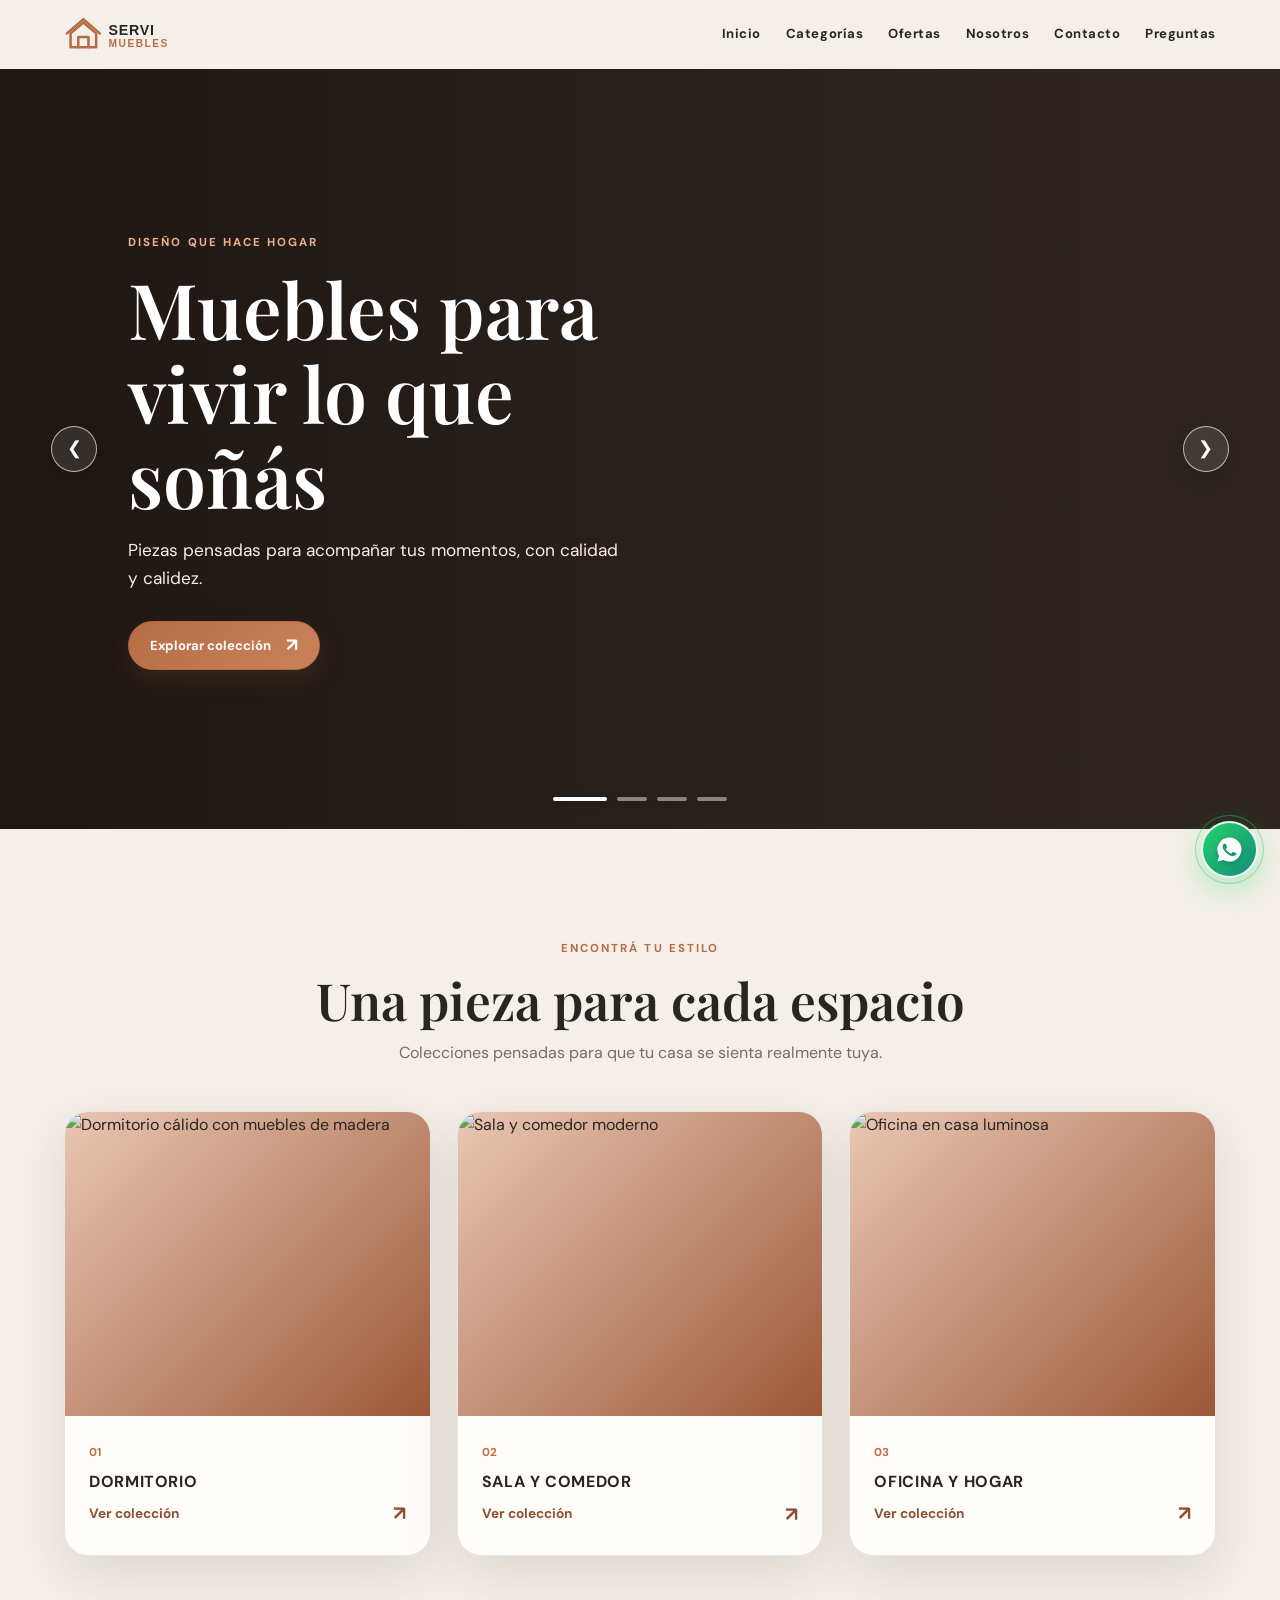
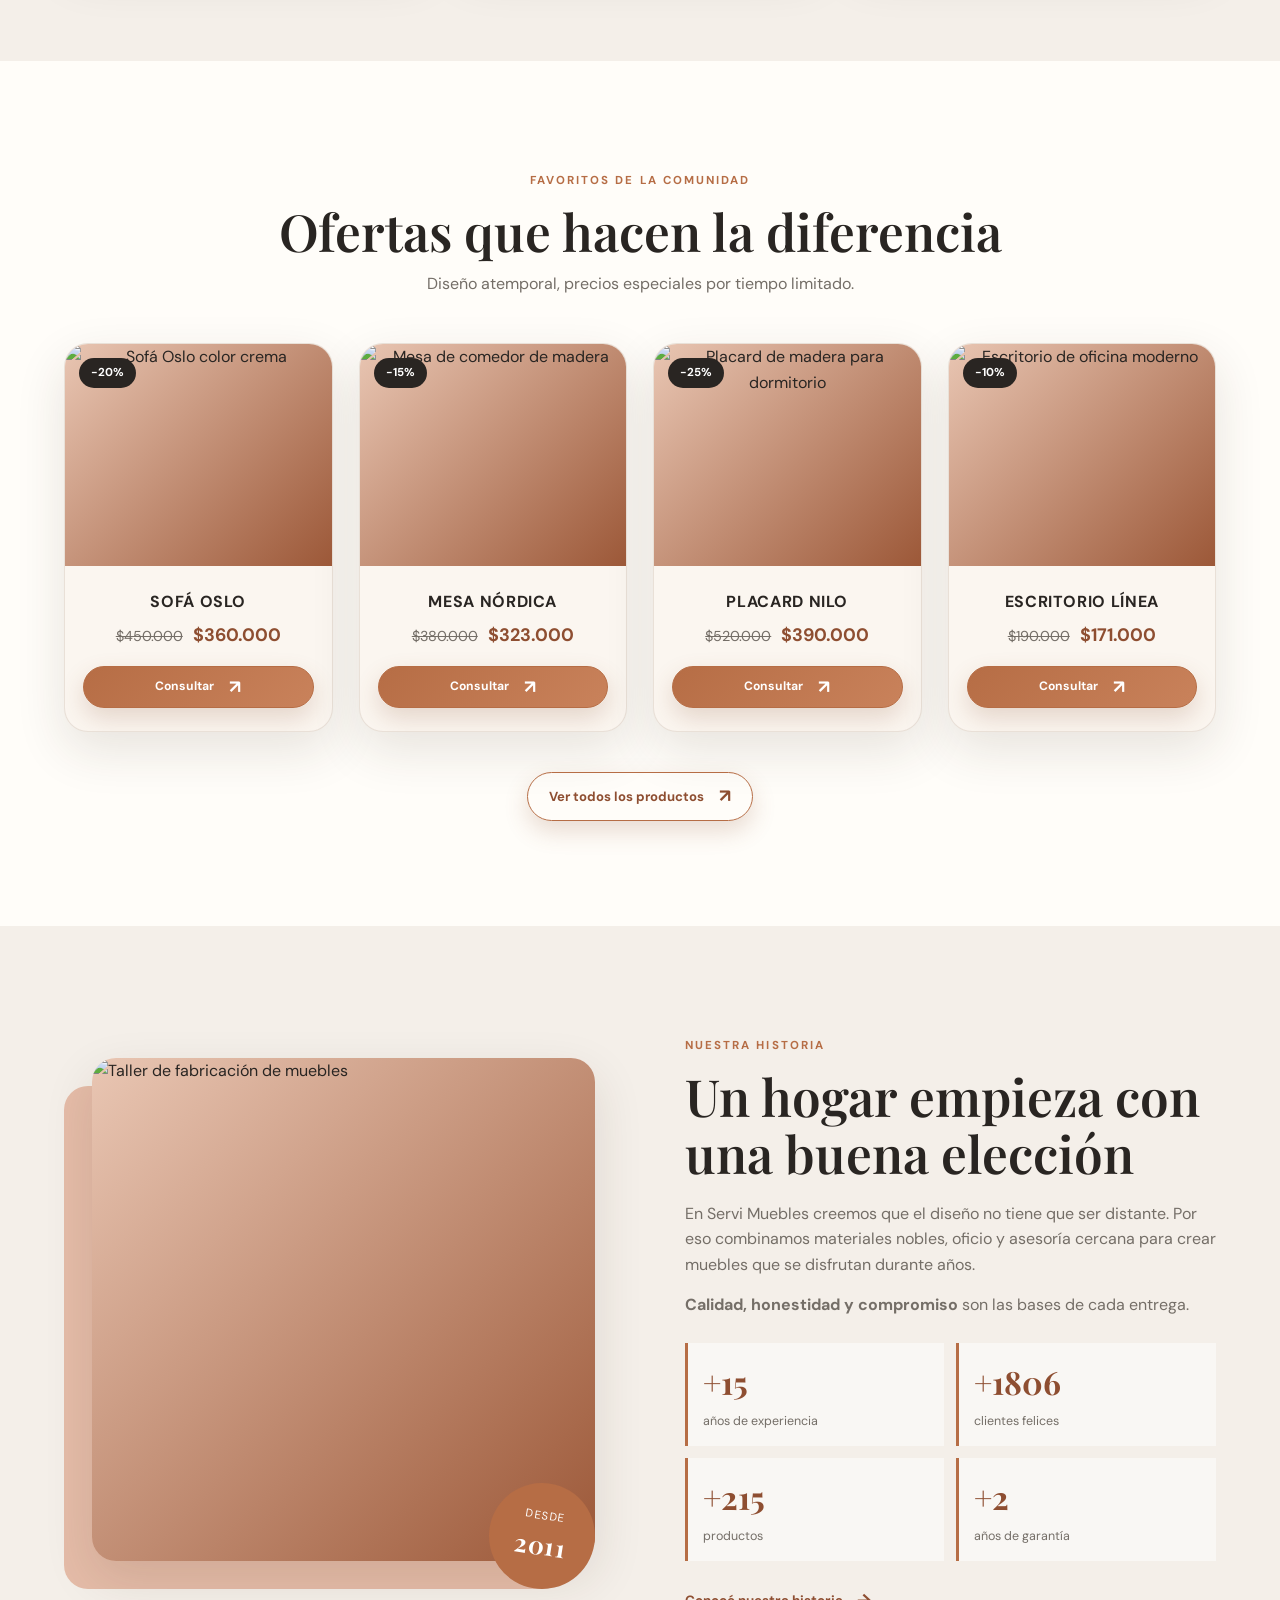
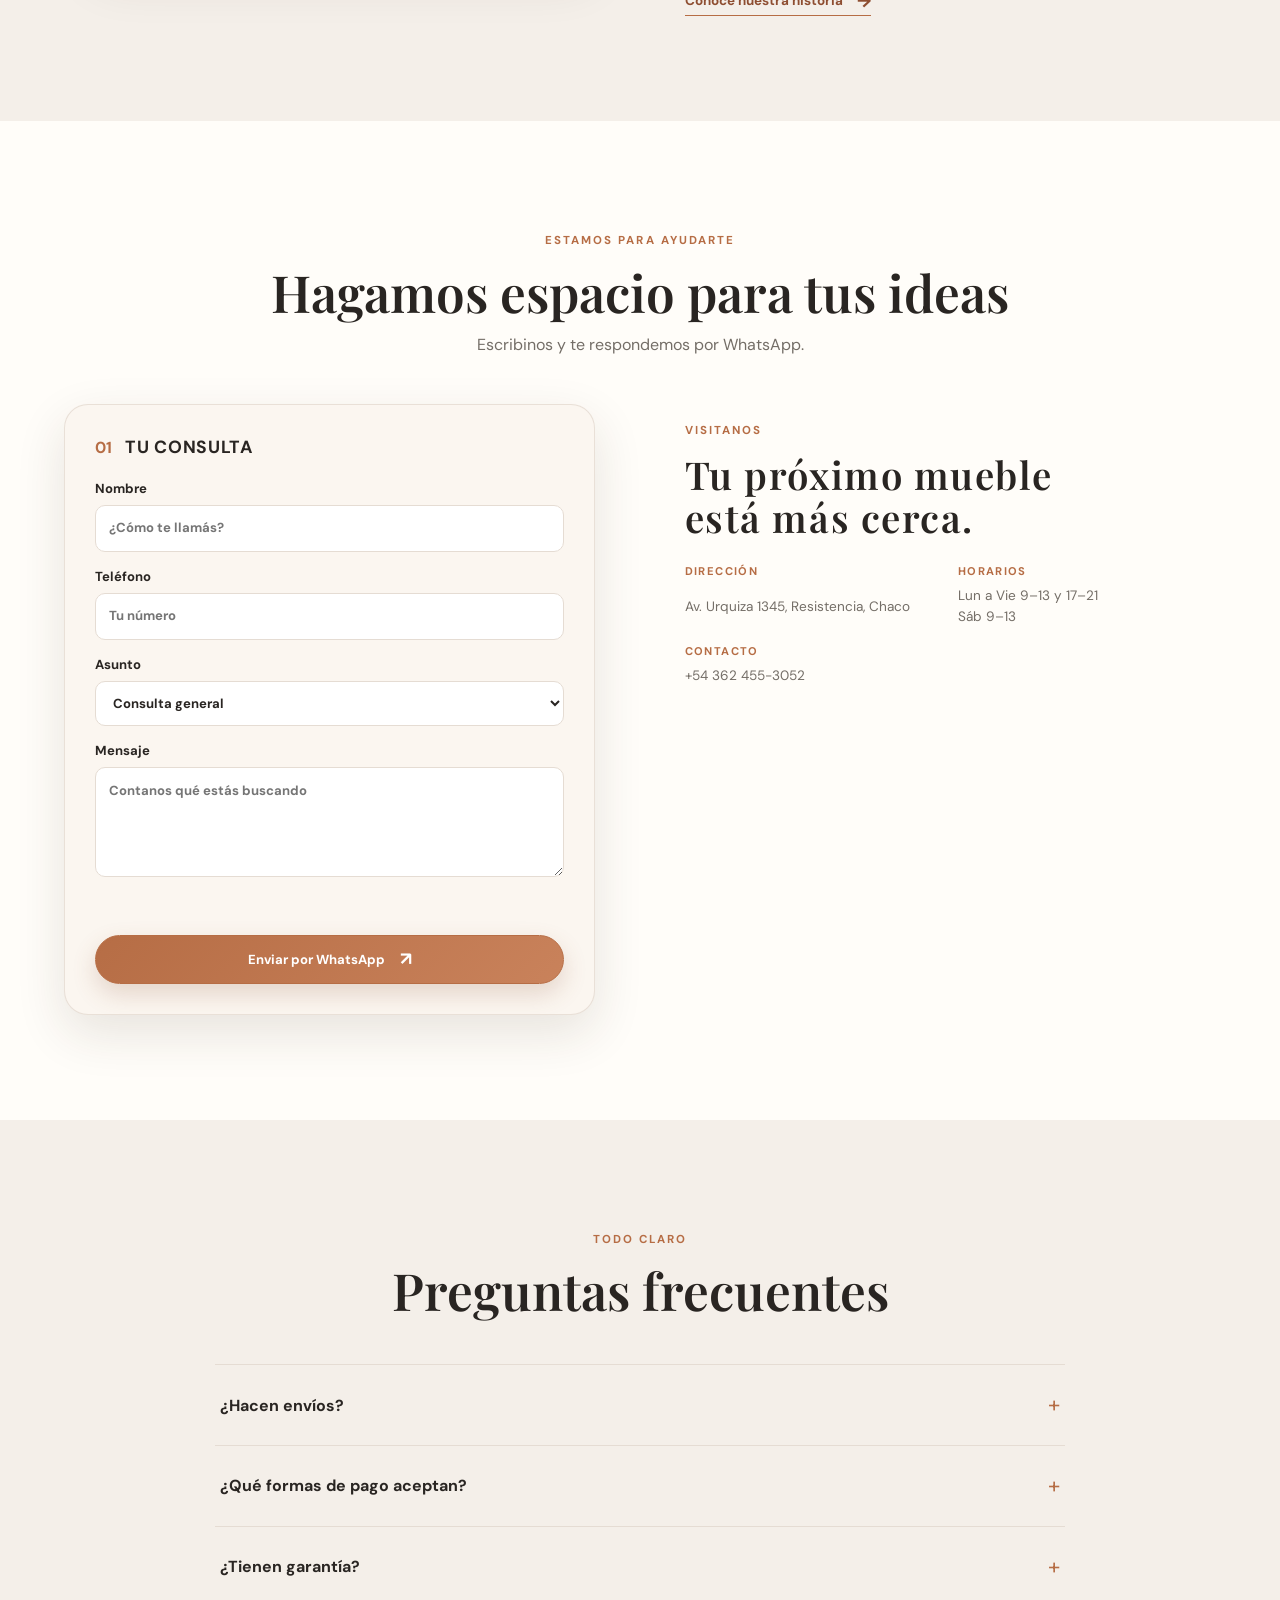
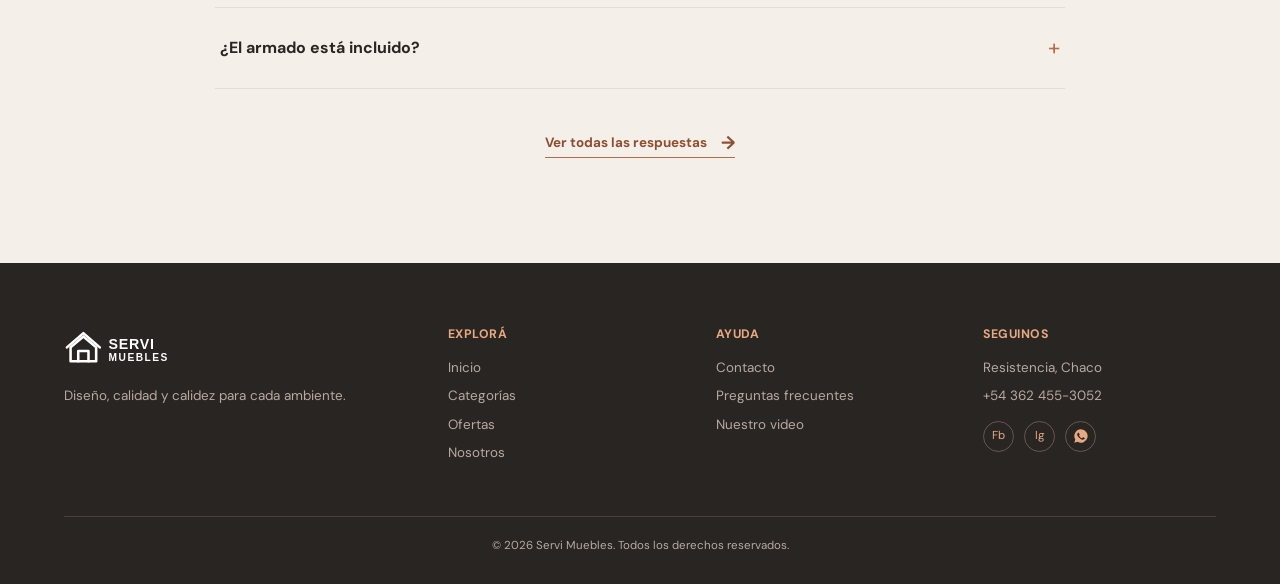
==== commit 86780c01: "whatsapp" ====
--- a/index.html
+++ b/index.html
@@ -19,7 +19,7 @@
   <body>
     <header class="header">
       <a href="index.html" class="brand" aria-label="Servi Muebles, inicio"
-        ><img src="img/logo.jpeg" alt="Servi Muebles"
+        ><img src="img/logo.svg" alt="Servi Muebles"
       /></a>
       <button class="burger" aria-label="Abrir menú" aria-expanded="false">
         <span></span><span></span><span></span>
@@ -85,10 +85,11 @@
         <div
           class="slide video-slide"
           id="videoSlide"
-          data-youtube="https://www.youtube.com/watch?v=ScMzIvxBSi4"
+          data-youtube="https://youtu.be/3ZIQhvENsGs"
         >
           <div class="youtube-wrap">
             <iframe
+              src="https://www.youtube-nocookie.com/embed/3ZIQhvENsGs?rel=0&amp;modestbranding=1&amp;playsinline=1&amp;enablejsapi=1&amp;autoplay=0&amp;mute=0"
               title="Video de Servi Muebles"
               allow="
                 accelerometer;
@@ -104,11 +105,8 @@
           </div>
           <div class="caption">
             <span class="eyebrow">Inspiración en video</span>
-            <h2>Entrá a nuestro taller</h2>
-            <p>
-              Reemplazá el enlace de YouTube en <code>script.js</code> y el
-              video se verá aquí.
-            </p>
+            <h2>Nuestro Showroom</h2>
+            <p></p>
             <a class="btn" href="contacto.html">Hablemos <span>↗</span></a>
           </div>
         </div>
@@ -192,7 +190,7 @@
             <div class="card-copy">
               <h3>Sofá Oslo</h3>
               <p><s>$450.000</s> <b>$360.000</b></p>
-              <button class="btn ask">Consultar <span>↗</span></button>
+              <button class="btn ask" type="button">Consultar <span>↗</span></button>
             </div>
           </article>
           <article class="card prod reveal" data-name="Mesa Nórdica">
@@ -207,7 +205,7 @@
             <div class="card-copy">
               <h3>Mesa Nórdica</h3>
               <p><s>$380.000</s> <b>$323.000</b></p>
-              <button class="btn ask">Consultar <span>↗</span></button>
+              <button class="btn ask" type="button">Consultar <span>↗</span></button>
             </div>
           </article>
           <article class="card prod reveal" data-name="Placard Nilo">
@@ -222,7 +220,7 @@
             <div class="card-copy">
               <h3>Placard Nilo</h3>
               <p><s>$520.000</s> <b>$390.000</b></p>
-              <button class="btn ask">Consultar <span>↗</span></button>
+              <button class="btn ask" type="button">Consultar <span>↗</span></button>
             </div>
           </article>
           <article class="card prod reveal" data-name="Escritorio Línea">
@@ -237,7 +235,7 @@
             <div class="card-copy">
               <h3>Escritorio Línea</h3>
               <p><s>$190.000</s> <b>$171.000</b></p>
-              <button class="btn ask">Consultar <span>↗</span></button>
+              <button class="btn ask" type="button">Consultar <span>↗</span></button>
             </div>
           </article>
         </div>
@@ -414,22 +412,11 @@
       </section>
     </main>
 
-    <a
-      class="wa"
-      id="wa"
-      target="_blank"
-      rel="noopener"
-      aria-label="Escribinos por WhatsApp"
-      data-tip="¿Hablamos?"
-      ><svg viewBox="0 0 24 24" width="29" height="29" fill="#fff">
-        <path
-          d="M12 2a10 10 0 0 0-8.6 15.1L2 22l5-1.3A10 10 0 1 0 12 2zm5.2 14.2c-.2.6-1.3 1.2-1.8 1.2-.5.1-1 .2-3.3-.7-2.8-1.1-4.6-4-4.7-4.2-.1-.2-1.1-1.5-1.1-2.8s.7-2 1-2.2c.2-.3.5-.3.7-.3h.5c.2 0 .4 0 .6.5l.8 2c.1.2.1.3 0 .5l-.3.4-.4.5c-.1.1-.3.3-.1.6.2.3.8 1.3 1.7 2.1 1.2 1 2.1 1.3 2.4 1.5.3.1.5.1.6-.1l.9-1.1c.2-.3.4-.2.6-.1l1.9.9c.3.1.5.2.5.3.1.2.1.8-.1 1.4z"
-        /></svg
-    ></a>
+    <a class="wa" id="wa" target="_blank" rel="noopener" aria-label="Escribinos por WhatsApp" data-tip="¿Hablamos?"><svg viewBox="0 0 24 24" width="29" height="29" fill="none" aria-hidden="true"><path fill="currentColor" d="M12 2a10 10 0 0 0-8.6 15.1L2 22l5-1.3A10 10 0 1 0 12 2zm5.2 14.2c-.2.6-1.3 1.2-1.8 1.2-.5.1-1 .2-3.3-.7-2.8-1.1-4.6-4-4.7-4.2-.1-.2-1.1-1.5-1.1-2.8s.7-2 1-2.2c.2-.3.5-.3.7-.3h.5c.2 0 .4 0 .6.5l.8 2c.1.2.1.3 0 .5l-.3.4-.4.5c-.1.1-.3.3-.1.6.2.3.8 1.3 1.7 2.1 1.2 1 2.1 1.3 2.4 1.5.3.1.5.1.6-.1l.9-1.1c.2-.3.4-.2.6-.1l1.9.9c.3.1.5.2.5.3.1.2.1.8-.1 1.4z"/></svg></a>
     <footer class="footer">
       <div class="fgrid">
         <div>
-          <img class="footer-logo" src="img/logo.jpeg" alt="Servi Muebles" />
+          <img class="footer-logo" src="img/logo.svg" alt="Servi Muebles" />
           <p>Diseño, calidad y calidez para cada ambiente.</p>
         </div>
         <div>
@@ -447,11 +434,11 @@
         <div>
           <h4>Seguinos</h4>
           <p>Resistencia, Chaco</p>
-          <p>+54 362 000-0000</p>
+          <p>+54 362 455-3052</p>
           <div class="soc">
             <a href="#" aria-label="Facebook">Fb</a
             ><a href="#" aria-label="Instagram">Ig</a
-            ><a href="#" id="waFoot" aria-label="WhatsApp">W</a>
+            ><a href="#" id="waFoot" aria-label="WhatsApp"><svg viewBox="0 0 24 24" width="29" height="29" fill="none" aria-hidden="true"><path fill="currentColor" d="M12 2a10 10 0 0 0-8.6 15.1L2 22l5-1.3A10 10 0 1 0 12 2zm5.2 14.2c-.2.6-1.3 1.2-1.8 1.2-.5.1-1 .2-3.3-.7-2.8-1.1-4.6-4-4.7-4.2-.1-.2-1.1-1.5-1.1-2.8s.7-2 1-2.2c.2-.3.5-.3.7-.3h.5c.2 0 .4 0 .6.5l.8 2c.1.2.1.3 0 .5l-.3.4-.4.5c-.1.1-.3.3-.1.6.2.3.8 1.3 1.7 2.1 1.2 1 2.1 1.3 2.4 1.5.3.1.5.1.6-.1l.9-1.1c.2-.3.4-.2.6-.1l1.9.9c.3.1.5.2.5.3.1.2.1.8-.1 1.4z"/></svg></a>
           </div>
         </div>
       </div>
--- a/styles.css
+++ b/styles.css
@@ -1,9 +1,9 @@
 :root{--ink:#292522;--muted:#746e67;--clay:#b66d45;--clay-dark:#8e4e31;--sand:#f4efe9;--paper:#fffdf9;--line:#e5dcd3;--shadow:0 18px 50px rgba(56,39,28,.12);--radius:24px}
 *{box-sizing:border-box;margin:0;padding:0}html{scroll-behavior:smooth;scroll-padding-top:88px}body{font-family:'DM Sans',sans-serif;color:var(--ink);background:var(--sand);line-height:1.6;overflow-x:hidden}img,iframe,video{max-width:100%;display:block}a{color:inherit;text-decoration:none}button,input,select,textarea{font:inherit}button{cursor:pointer}h1,h2,h3,h4{line-height:1.1}h1,h2{font-family:'Playfair Display',serif}h3,h4{text-transform:uppercase;letter-spacing:.04em}code{font-size:.86em;color:#f6d5bf}
 :focus-visible{outline:3px solid var(--clay);outline-offset:3px}.header{position:sticky;top:0;z-index:50;display:flex;justify-content:space-between;align-items:center;gap:30px;padding:14px 5%;background:rgba(244,239,233,.93);backdrop-filter:blur(16px);transition:box-shadow .3s}.header.scrolled{box-shadow:0 8px 30px rgba(42,30,22,.1)}.brand img{width:190px;height:auto}.nav{display:flex;align-items:center;gap:25px}.nav a{font-size:.82rem;font-weight:700;letter-spacing:.04em;padding:7px 0;border-bottom:2px solid transparent;transition:.25s}.nav a:hover,.nav a.on{color:var(--clay-dark);border-color:var(--clay)}.burger{display:none;background:none;border:0;width:36px}.burger span{display:block;height:2px;background:var(--ink);margin:7px 0;border-radius:3px;transition:.3s}.burger.open span:nth-child(1){transform:translateY(9px) rotate(45deg)}.burger.open span:nth-child(2){opacity:0}.burger.open span:nth-child(3){transform:translateY(-9px) rotate(-45deg)}
-.hero{position:relative;height:min(760px,calc(100vh - 82px));min-height:560px;background:#302722;overflow:hidden}.slide{position:absolute;inset:0;display:flex;align-items:center;background-position:center;background-size:cover;opacity:0;visibility:hidden;transition:opacity .8s,visibility .8s}.slide.active{opacity:1;visibility:visible;z-index:1}.slide:before{content:"";position:absolute;inset:0;background:linear-gradient(90deg,rgba(25,18,14,.78),rgba(25,18,14,.22) 65%,rgba(25,18,14,.08))}.caption{position:relative;z-index:2;color:#fff;padding:0 10%;width:min(760px,90%)}.caption h1,.caption h2{font-size:clamp(2.5rem,6vw,5.7rem);font-weight:600;margin:12px 0 18px;max-width:760px}.caption p{max-width:540px;font-size:1.08rem;margin-bottom:28px;color:#f9eee6}.eyebrow{display:inline-block;color:var(--clay);font-size:.72rem;font-weight:700;letter-spacing:.18em;text-transform:uppercase}.caption .eyebrow{color:#f0b18d}.btn{display:inline-flex;align-items:center;justify-content:center;gap:15px;border:1px solid var(--clay);border-radius:999px;background:var(--clay);color:#fff;padding:13px 21px;font-size:.82rem;font-weight:700;transition:transform .25s,background .25s,box-shadow .25s}.btn span,.text-link span{font-size:1.15rem;line-height:0}.btn:hover{background:var(--clay-dark);box-shadow:0 10px 22px rgba(142,78,49,.25);transform:translateY(-2px)}.btn-light{background:transparent;color:var(--clay-dark)}.btn-light:hover{color:#fff}.arrow{position:absolute;top:50%;z-index:5;transform:translateY(-50%);width:46px;height:46px;border:1px solid rgba(255,255,255,.55);border-radius:50%;background:rgba(255,255,255,.08);color:#fff;font-size:1.15rem;transition:.25s}.arrow:hover{background:var(--clay);border-color:var(--clay)}.prev{left:4%}.next{right:4%}.dots{position:absolute;bottom:28px;left:0;right:0;z-index:5;display:flex;justify-content:center;gap:10px}.dots button{width:30px;height:3px;border:0;background:rgba(255,255,255,.45);transition:.3s}.dots button.on{background:#fff;width:54px}.video-slide{background:#1b1714}.youtube-wrap{position:absolute;inset:0;z-index:0}.youtube-wrap iframe{width:100%;height:100%;border:0;opacity:.72}.video-slide:before{z-index:1;background:linear-gradient(90deg,rgba(25,18,14,.86),rgba(25,18,14,.3) 70%)}
-.sec{position:relative;padding:105px 5%;background:var(--sand)}.sec.alt{background:var(--paper)}.section-heading{max-width:740px;margin:0 auto 46px;text-align:center}.section-heading h2{font-size:clamp(2rem,4vw,3.4rem);font-weight:600;margin:12px 0}.sub{color:var(--muted);font-size:1rem}.grid{display:grid;gap:26px;max-width:1220px;margin:0 auto}.g3{grid-template-columns:repeat(3,1fr)}.g4{grid-template-columns:repeat(4,1fr)}.card{background:var(--paper);border:1px solid rgba(180,157,139,.25);border-radius:var(--radius);overflow:hidden;box-shadow:var(--shadow);transition:transform .35s,box-shadow .35s}.alt .card{background:#fbf6f0}.card:hover{transform:translateY(-8px);box-shadow:0 25px 55px rgba(56,39,28,.18)}.ph{position:relative;aspect-ratio:1.2;background:linear-gradient(135deg,#e9c6b3,#9c5838);overflow:hidden}.ph img{width:100%;height:100%;object-fit:cover;transition:transform .7s;filter:saturate(.92)}.card:hover .ph img{transform:scale(1.08)}.card-copy{padding:20px}.cat .card-copy{position:relative;padding:22px 24px 25px}.cat h3,.prod h3{font-size:1rem;margin:9px 0 7px}.card-number{font-size:.72rem;color:var(--clay);font-weight:700}.link{display:flex;align-items:center;justify-content:space-between;color:var(--clay-dark);font-size:.85rem;font-weight:700}.link b{font-size:1.25rem}.prod{text-align:center}.prod .card-copy{padding:18px 18px 23px}.prod p{color:var(--muted);font-size:.9rem;margin:10px 0 16px}.prod b{color:var(--clay-dark);font-size:1.13rem;margin-left:6px}.prod .btn{padding:10px 18px;font-size:.76rem}.tag{position:absolute;top:14px;left:14px;z-index:2;background:var(--ink);color:#fff;padding:6px 12px;border-radius:999px;font-size:.72rem;font-weight:700}.center{text-align:center;margin-top:40px}.two{display:grid;grid-template-columns:1fr 1fr;gap:clamp(35px,7vw,100px);align-items:center;max-width:1220px;margin:0 auto}.two h2{font-size:clamp(2rem,4vw,3.5rem);font-weight:600;margin:12px 0 20px}.two p{color:var(--muted);margin-bottom:14px}.frame{position:relative;padding:0 0 28px 28px}.frame:before{content:"";position:absolute;inset:28px 28px 0 0;background:#e5bca8;border-radius:var(--radius)}.frame .ph{position:relative;aspect-ratio:1;border-radius:var(--radius);box-shadow:var(--shadow)}.stamp{position:absolute;right:0;bottom:0;background:var(--clay);color:#fff;padding:16px 23px;border-radius:50%;width:106px;height:106px;display:grid;place-content:center;text-align:center;font-size:.7rem;text-transform:uppercase;letter-spacing:.08em;transform:rotate(9deg)}.stamp strong{font-family:'Playfair Display';font-size:1.55rem}.stats{display:grid;grid-template-columns:repeat(2,1fr);gap:12px;margin:26px 0}.stats div{padding:13px 15px;border-left:3px solid var(--clay);background:rgba(255,255,255,.5)}.stats strong{display:block;color:var(--clay-dark);font-family:'Playfair Display';font-size:2rem}.stats span{color:var(--muted);font-size:.78rem}.text-link{display:inline-flex;gap:14px;align-items:center;color:var(--clay-dark);font-size:.84rem;font-weight:700;border-bottom:1px solid var(--clay);padding-bottom:4px}.contact-layout{align-items:start}.form{padding:30px;display:grid;gap:14px}.form-title{display:flex;align-items:center;gap:13px;margin-bottom:4px}.form-title span{color:var(--clay);font-weight:700}.form-title h3{font-size:1.1rem}.form label{display:grid;gap:6px;color:var(--ink);font-size:.82rem;font-weight:700}input,select,textarea{width:100%;border:1px solid var(--line);border-radius:10px;background:#fff;padding:12px 13px;color:var(--ink);outline:0;transition:border .2s,box-shadow .2s}input:focus,select:focus,textarea:focus{border-color:var(--clay);box-shadow:0 0 0 3px rgba(182,109,69,.12)}textarea{resize:vertical}.err{min-height:1.2em;color:#ad382d;font-size:.8rem}.contact-info{padding:12px 0}.contact-info h3{font-family:'Playfair Display';font-size:clamp(1.8rem,3vw,2.7rem);font-weight:600;margin:12px 0 25px;text-transform:none}.info{display:grid;grid-template-columns:repeat(2,1fr);gap:15px;list-style:none;margin-bottom:25px}.info li{display:grid;gap:4px}.info b{font-size:.7rem;letter-spacing:.12em;text-transform:uppercase;color:var(--clay)}.info span{font-size:.85rem;color:var(--muted)}iframe{width:100%;height:250px;border:0;border-radius:16px}.faq{max-width:850px;margin:0 auto}.q{border-top:1px solid var(--line)}.q:last-child{border-bottom:1px solid var(--line)}.q button{width:100%;display:flex;align-items:center;justify-content:space-between;gap:25px;padding:22px 5px;border:0;background:transparent;color:var(--ink);font-weight:700;text-align:left}.q i{font-style:normal;color:var(--clay);font-size:1.4rem;font-weight:400}.a{max-height:0;overflow:hidden;transition:max-height .35s}.a p{padding:0 45px 22px 5px;color:var(--muted);font-size:.92rem}
-.wa{position:fixed;right:22px;bottom:22px;z-index:60;width:57px;height:57px;display:grid;place-items:center;border-radius:50%;background:#25d366;box-shadow:0 10px 30px rgba(37,211,102,.3);animation:pulse 2.3s infinite}.wa:before{content:attr(data-tip);position:absolute;right:67px;background:var(--ink);color:#fff;padding:6px 10px;border-radius:7px;font-size:.75rem;white-space:nowrap;opacity:0;transition:.25s}.wa:hover:before{opacity:1}@keyframes pulse{0%,100%{box-shadow:0 10px 30px rgba(37,211,102,.25)}50%{box-shadow:0 10px 30px rgba(37,211,102,.25),0 0 0 12px rgba(37,211,102,0)}}.footer{background:var(--ink);color:#e9ded5;padding:65px 5% 22px}.fgrid{display:grid;grid-template-columns:1.5fr 1fr 1fr 1fr;gap:35px;max-width:1220px;margin:0 auto}.footer-logo{width:190px;filter:brightness(0) invert(1);margin-bottom:16px}.footer p,.footer a{display:block;color:#b7aaa0;font-size:.84rem;margin-bottom:7px}.footer h4{color:#e7a982;font-size:.77rem;margin-bottom:15px}.footer a:hover{color:#fff}.soc{display:flex;gap:10px;margin-top:14px}.soc a{display:grid;place-items:center;width:31px;height:31px;border:1px solid #66574e;border-radius:50%;color:#e7a982;font-size:.72rem}.copy{max-width:1220px;margin:45px auto 0;padding-top:20px;border-top:1px solid #4b4039;text-align:center!important;font-size:.72rem!important}.top{position:fixed;left:22px;bottom:22px;z-index:60;width:42px;height:42px;border:1px solid var(--clay);border-radius:50%;background:var(--clay);color:#fff;font-size:1.15rem;opacity:0;pointer-events:none;transition:.3s}.top.show{opacity:1;pointer-events:auto}.reveal{opacity:0;transform:translateY(25px);transition:opacity .7s,transform .7s}.reveal.in{opacity:1;transform:none}
+.hero{position:relative;height:min(760px,calc(100vh - 82px));min-height:560px;background:#302722;overflow:hidden}.slide{position:absolute;inset:0;display:flex;align-items:center;background-position:center;background-size:cover;opacity:0;visibility:hidden;transition:opacity .8s,visibility .8s}.slide.active{opacity:1;visibility:visible;z-index:1}.slide:before{content:"";position:absolute;inset:0;background:linear-gradient(90deg,rgba(25,18,14,.78),rgba(25,18,14,.22) 65%,rgba(25,18,14,.08))}.caption{position:relative;z-index:2;color:#fff;padding:0 10%;width:min(760px,90%)}.caption h1,.caption h2{font-size:clamp(2.5rem,6vw,5.7rem);font-weight:600;margin:12px 0 18px;max-width:760px}.caption p{max-width:540px;font-size:1.08rem;margin-bottom:28px;color:#f9eee6}.eyebrow{display:inline-block;color:var(--clay);font-size:.72rem;font-weight:700;letter-spacing:.18em;text-transform:uppercase}.caption .eyebrow{color:#f0b18d}.btn{position:relative;isolation:isolate;overflow:hidden;display:inline-flex;align-items:center;justify-content:center;gap:15px;border:1px solid var(--clay);border-radius:999px;background:linear-gradient(135deg,var(--clay),#c9825b);color:#fff;padding:13px 21px;font-size:.82rem;font-weight:700;box-shadow:0 10px 24px rgba(142,78,49,.2);transition:transform .25s,background .25s,box-shadow .25s,color .25s}.btn:before{content:"";position:absolute;inset:0;z-index:-1;background:linear-gradient(110deg,transparent 18%,rgba(255,255,255,.32) 50%,transparent 82%);transform:translateX(-130%);transition:transform .55s}.btn span,.text-link span{font-size:1.15rem;line-height:0;transition:transform .25s}.btn:hover:before{transform:translateX(130%)}.btn:hover{background:linear-gradient(135deg,#c9825b,var(--clay-dark));box-shadow:0 14px 28px rgba(142,78,49,.3);transform:translateY(-3px)}.btn:hover span{transform:translateX(3px) rotate(-8deg)}.btn:active{transform:translateY(-1px) scale(.98);box-shadow:0 7px 16px rgba(142,78,49,.24)}.btn-light{background:transparent;color:var(--clay-dark)}.btn-light:hover{color:#fff}.arrow{position:absolute;top:50%;z-index:5;transform:translateY(-50%);width:46px;height:46px;border:1px solid rgba(255,255,255,.65);border-radius:50%;background:rgba(255,255,255,.1);color:#fff;font-size:1.15rem;overflow:hidden;backdrop-filter:blur(8px);box-shadow:0 8px 20px rgba(0,0,0,.16);transition:transform .25s,background .25s,border-color .25s,box-shadow .25s}.arrow:before{content:"";position:absolute;inset:0;background:linear-gradient(135deg,rgba(255,255,255,.28),transparent 55%);opacity:0;transition:opacity .25s}.arrow:hover:before{opacity:1}.arrow:hover{background:var(--clay);border-color:var(--clay);box-shadow:0 12px 26px rgba(0,0,0,.24);transform:translateY(-50%) scale(1.08)}.arrow:active{transform:translateY(-50%) scale(.96)}.prev{left:4%}.next{right:4%}.dots{position:absolute;bottom:28px;left:0;right:0;z-index:5;display:flex;justify-content:center;gap:10px}.dots button{width:30px;height:4px;border:0;border-radius:999px;background:rgba(255,255,255,.45);box-shadow:0 2px 8px rgba(0,0,0,.18);transition:width .3s,background .3s,transform .3s}.dots button:hover{background:#fff;transform:scaleY(1.5)}.dots button.on{background:#fff;width:54px}.video-slide{background:#1b1714}.youtube-wrap{position:absolute;inset:0;z-index:0}.youtube-wrap iframe{width:100%;height:100%;border:0;opacity:.72}.video-slide:before{z-index:1;background:linear-gradient(90deg,rgba(25,18,14,.86),rgba(25,18,14,.3) 70%);pointer-events:none}
+.sec{position:relative;padding:105px 5%;background:var(--sand)}.sec.alt{background:var(--paper)}.section-heading{max-width:740px;margin:0 auto 46px;text-align:center}.section-heading h2{font-size:clamp(2rem,4vw,3.4rem);font-weight:600;margin:12px 0}.sub{color:var(--muted);font-size:1rem}.grid{display:grid;gap:26px;max-width:1220px;margin:0 auto}.g3{grid-template-columns:repeat(3,1fr)}.g4{grid-template-columns:repeat(4,1fr)}.card{background:var(--paper);border:1px solid rgba(180,157,139,.25);border-radius:var(--radius);overflow:hidden;box-shadow:var(--shadow);transition:transform .35s,box-shadow .35s}.alt .card{background:#fbf6f0}.card:hover{transform:translateY(-8px);box-shadow:0 25px 55px rgba(56,39,28,.18)}.ph{position:relative;aspect-ratio:1.2;background:linear-gradient(135deg,#e9c6b3,#9c5838);overflow:hidden}.ph img{width:100%;height:100%;object-fit:cover;transition:transform .7s;filter:saturate(.92)}.card:hover .ph img{transform:scale(1.08)}.card-copy{padding:20px}.cat .card-copy{position:relative;padding:22px 24px 25px}.cat h3,.prod h3{font-size:1rem;margin:9px 0 7px}.card-number{font-size:.72rem;color:var(--clay);font-weight:700}.link{display:flex;align-items:center;justify-content:space-between;color:var(--clay-dark);font-size:.85rem;font-weight:700}.link b{font-size:1.25rem}.prod{text-align:center}.prod .card-copy{padding:18px 18px 23px}.prod p{color:var(--muted);font-size:.9rem;margin:10px 0 16px}.prod b{color:var(--clay-dark);font-size:1.13rem;margin-left:6px}.prod .btn{width:100%;min-height:42px;padding:10px 18px;font-size:.76rem}.detail-card .btn{width:100%;margin-top:16px}.tag{position:absolute;top:14px;left:14px;z-index:2;background:var(--ink);color:#fff;padding:6px 12px;border-radius:999px;font-size:.72rem;font-weight:700}.center{text-align:center;margin-top:40px}.two{display:grid;grid-template-columns:1fr 1fr;gap:clamp(35px,7vw,100px);align-items:center;max-width:1220px;margin:0 auto}.two h2{font-size:clamp(2rem,4vw,3.5rem);font-weight:600;margin:12px 0 20px}.two p{color:var(--muted);margin-bottom:14px}.frame{position:relative;padding:0 0 28px 28px}.frame:before{content:"";position:absolute;inset:28px 28px 0 0;background:#e5bca8;border-radius:var(--radius)}.frame .ph{position:relative;aspect-ratio:1;border-radius:var(--radius);box-shadow:var(--shadow)}.stamp{position:absolute;right:0;bottom:0;background:var(--clay);color:#fff;padding:16px 23px;border-radius:50%;width:106px;height:106px;display:grid;place-content:center;text-align:center;font-size:.7rem;text-transform:uppercase;letter-spacing:.08em;transform:rotate(9deg)}.stamp strong{font-family:'Playfair Display';font-size:1.55rem}.stats{display:grid;grid-template-columns:repeat(2,1fr);gap:12px;margin:26px 0}.stats div{padding:13px 15px;border-left:3px solid var(--clay);background:rgba(255,255,255,.5)}.stats strong{display:block;color:var(--clay-dark);font-family:'Playfair Display';font-size:2rem}.stats span{color:var(--muted);font-size:.78rem}.text-link{display:inline-flex;gap:14px;align-items:center;color:var(--clay-dark);font-size:.84rem;font-weight:700;border-bottom:1px solid var(--clay);padding-bottom:4px}.contact-layout{align-items:start}.form{padding:30px;display:grid;gap:14px}.form-title{display:flex;align-items:center;gap:13px;margin-bottom:4px}.form-title span{color:var(--clay);font-weight:700}.form-title h3{font-size:1.1rem}.form label{display:grid;gap:6px;color:var(--ink);font-size:.82rem;font-weight:700}input,select,textarea{width:100%;border:1px solid var(--line);border-radius:10px;background:#fff;padding:12px 13px;color:var(--ink);outline:0;transition:border .2s,box-shadow .2s}input:focus,select:focus,textarea:focus{border-color:var(--clay);box-shadow:0 0 0 3px rgba(182,109,69,.12)}textarea{resize:vertical}.err{min-height:1.2em;color:#ad382d;font-size:.8rem}.contact-info{padding:12px 0}.contact-info h3{font-family:'Playfair Display';font-size:clamp(1.8rem,3vw,2.7rem);font-weight:600;margin:12px 0 25px;text-transform:none}.info{display:grid;grid-template-columns:repeat(2,1fr);gap:15px;list-style:none;margin-bottom:25px}.info li{display:grid;gap:4px}.info b{font-size:.7rem;letter-spacing:.12em;text-transform:uppercase;color:var(--clay)}.info span{font-size:.85rem;color:var(--muted)}iframe{width:100%;height:250px;border:0;border-radius:16px}.faq{max-width:850px;margin:0 auto}.q{border-top:1px solid var(--line)}.q:last-child{border-bottom:1px solid var(--line)}.q button{width:100%;display:flex;align-items:center;justify-content:space-between;gap:25px;padding:22px 5px;border:0;background:transparent;color:var(--ink);font-weight:700;text-align:left}.q i{font-style:normal;color:var(--clay);font-size:1.4rem;font-weight:400}.a{max-height:0;overflow:hidden;transition:max-height .35s}.a p{padding:0 45px 22px 5px;color:var(--muted);font-size:.92rem}
+.wa{color:#fff;position:fixed;right:22px;bottom:22px;z-index:60;width:57px;height:57px;display:grid;place-items:center;border:2px solid rgba(255,255,255,.9);border-radius:50%;background:linear-gradient(135deg,#25d366,#128c7e);box-shadow:0 10px 30px rgba(37,211,102,.34);animation:wa-pulse 2.6s infinite;transition:transform .25s,box-shadow .25s}.wa:before{content:attr(data-tip);position:absolute;right:67px;background:var(--ink);color:#fff;padding:6px 10px;border-radius:7px;font-size:.75rem;white-space:nowrap;opacity:0;transition:opacity .25s,transform .25s;transform:translateX(5px);pointer-events:none}.wa:after{content:"";position:absolute;inset:-8px;border:1px solid rgba(37,211,102,.5);border-radius:50%;animation:wa-ring 2.6s infinite;pointer-events:none}.wa svg{position:relative;z-index:1;filter:drop-shadow(0 2px 2px rgba(0,0,0,.18));transition:transform .25s}.wa:hover{box-shadow:0 14px 34px rgba(18,140,126,.42);transform:translateY(-5px) scale(1.08)}.wa:hover:before{opacity:1;transform:translateX(0)}.wa:hover svg{transform:scale(1.12) rotate(8deg)}@keyframes wa-pulse{0%,100%{box-shadow:0 10px 30px rgba(37,211,102,.3)}50%{box-shadow:0 10px 30px rgba(37,211,102,.3),0 0 0 12px rgba(37,211,102,0)}}@keyframes wa-ring{0%,100%{opacity:.75;transform:scale(.92)}55%{opacity:0;transform:scale(1.18)}}.footer{background:var(--ink);color:#e9ded5;padding:65px 5% 22px}.fgrid{display:grid;grid-template-columns:1.5fr 1fr 1fr 1fr;gap:35px;max-width:1220px;margin:0 auto}.footer-logo{width:190px;height:auto;filter:brightness(0) invert(1);margin-bottom:16px}.footer p,.footer a{display:block;color:#b7aaa0;font-size:.84rem;margin-bottom:7px}.footer h4{color:#e7a982;font-size:.77rem;margin-bottom:15px}.footer a:hover{color:#fff}.soc{display:flex;gap:10px;margin-top:14px}.soc a{display:grid;place-items:center;width:31px;height:31px;border:1px solid #66574e;border-radius:50%;color:#e7a982;font-size:.72rem}.soc svg{width:16px;height:16px}.copy{max-width:1220px;margin:45px auto 0;padding-top:20px;border-top:1px solid #4b4039;text-align:center!important;font-size:.72rem!important}.top{position:fixed;left:22px;bottom:22px;z-index:60;width:42px;height:42px;border:1px solid var(--clay);border-radius:50%;background:var(--clay);color:#fff;font-size:1.15rem;opacity:0;pointer-events:none;transition:.3s}.top.show{opacity:1;pointer-events:auto}.reveal{opacity:0;transform:translateY(25px);transition:opacity .7s,transform .7s}.reveal.in{opacity:1;transform:none}
 .page-hero{padding:105px 5% 80px;background:var(--ink);color:#fff;text-align:center}.page-hero h1{font-size:clamp(2.6rem,6vw,5rem);margin:12px auto;max-width:820px}.page-hero p{max-width:620px;margin:auto;color:#ddcec4}.page-content{max-width:1220px;margin:auto}.detail-grid{display:grid;grid-template-columns:repeat(3,1fr);gap:25px}.detail-card{background:var(--paper);border-radius:var(--radius);overflow:hidden;box-shadow:var(--shadow)}.detail-card img{width:100%;aspect-ratio:1.15;object-fit:cover}.detail-card div{padding:22px}.detail-card h3{margin-bottom:8px}.detail-card p{color:var(--muted);font-size:.9rem}.crumb{display:inline-block;margin-bottom:20px;color:#efb18f;font-size:.75rem;font-weight:700;letter-spacing:.12em;text-transform:uppercase}
 @media(max-width:1024px){.nav{gap:15px}.nav a{font-size:.76rem}.g4{grid-template-columns:repeat(2,1fr)}.fgrid{grid-template-columns:repeat(2,1fr)}}
 @media(max-width:768px){.header{padding:12px 5%}.brand img{width:164px}.burger{display:block}.nav{position:absolute;top:100%;left:0;right:0;display:flex;align-items:stretch;flex-direction:column;gap:0;background:rgba(244,239,233,.98);box-shadow:var(--shadow);max-height:0;overflow:hidden;transition:max-height .4s}.nav.open{max-height:420px}.nav a{padding:14px 5%;border-bottom:1px solid var(--line)}.hero{height:calc(100svh - 75px);min-height:560px}.caption{padding:0 12%}.caption h1,.caption h2{font-size:clamp(2.35rem,11vw,4.3rem)}.caption p{font-size:.98rem}.arrow{width:38px;height:38px}.prev{left:4%}.next{right:4%}.sec{padding:75px 5%}.g3,.two{grid-template-columns:1fr}.two{gap:42px}.frame{max-width:620px;margin:0 auto}.info{grid-template-columns:1fr 1fr}.detail-grid{grid-template-columns:repeat(2,1fr)}}
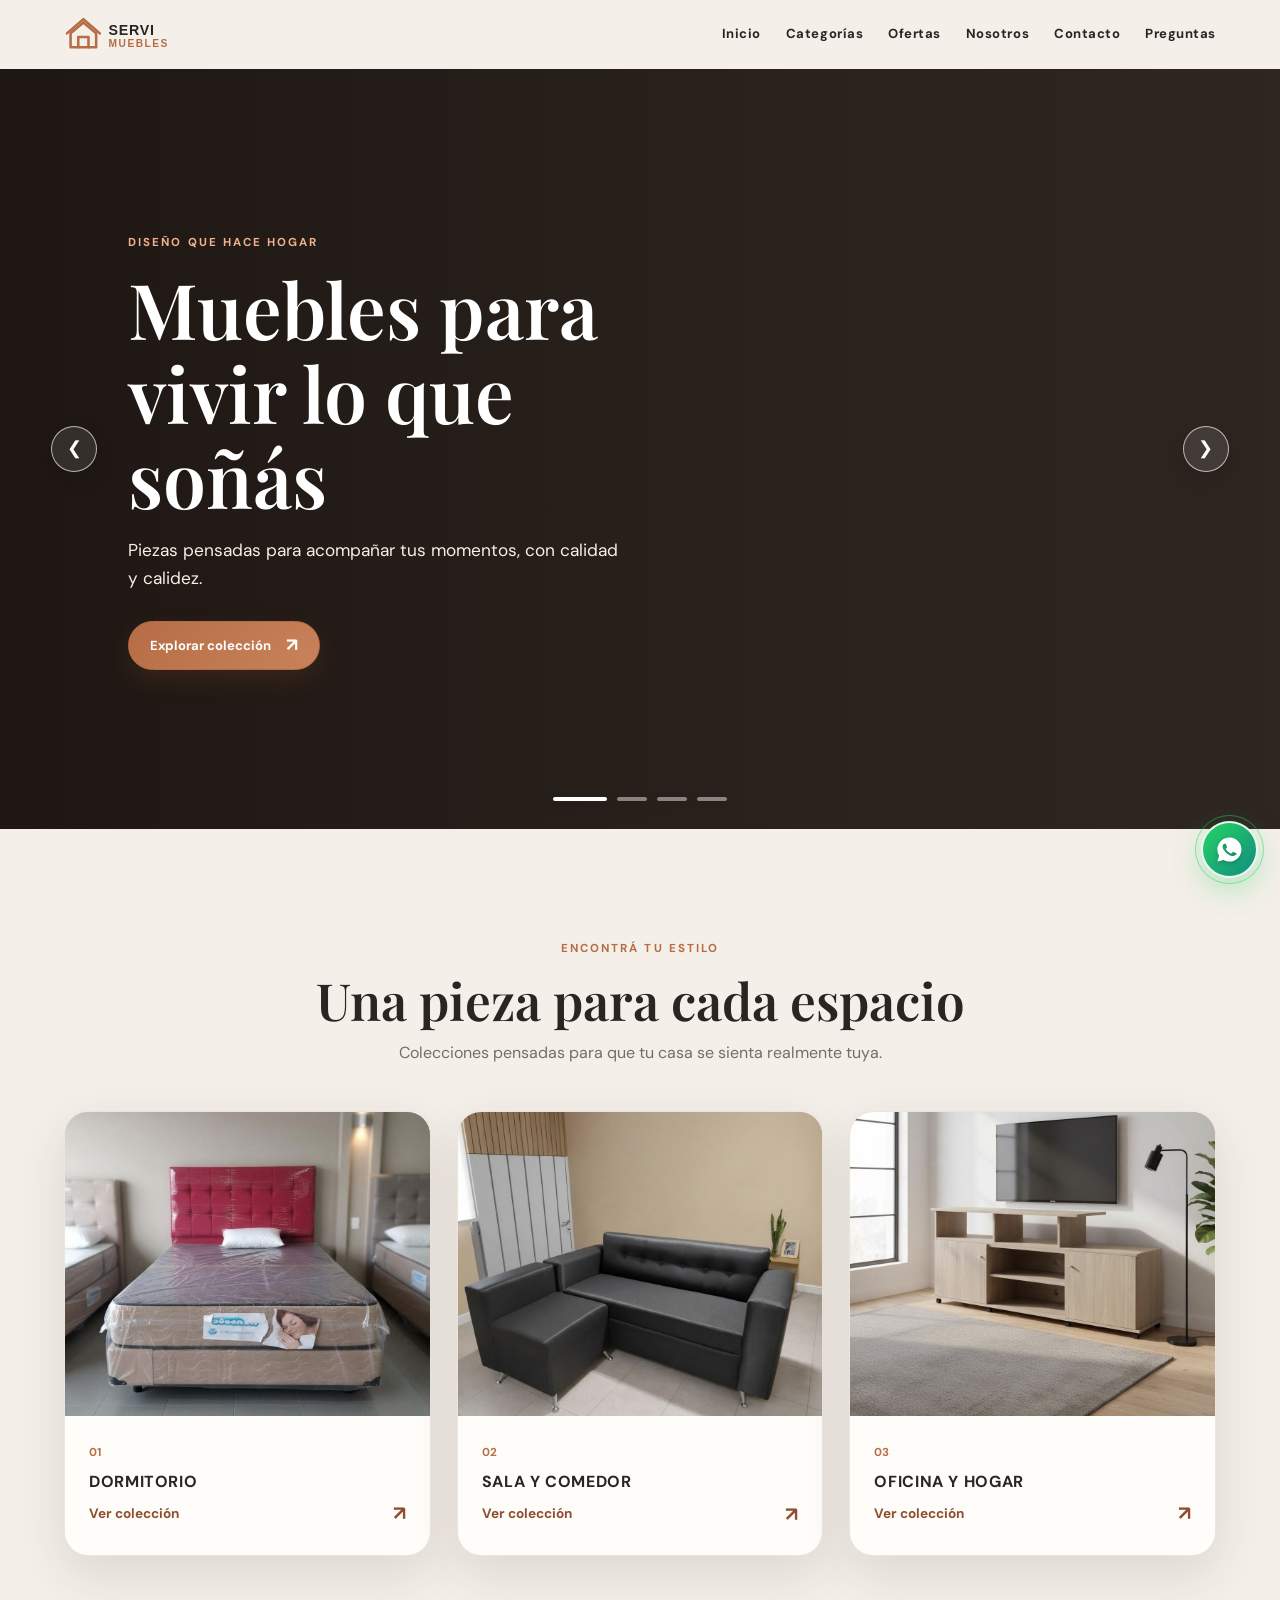
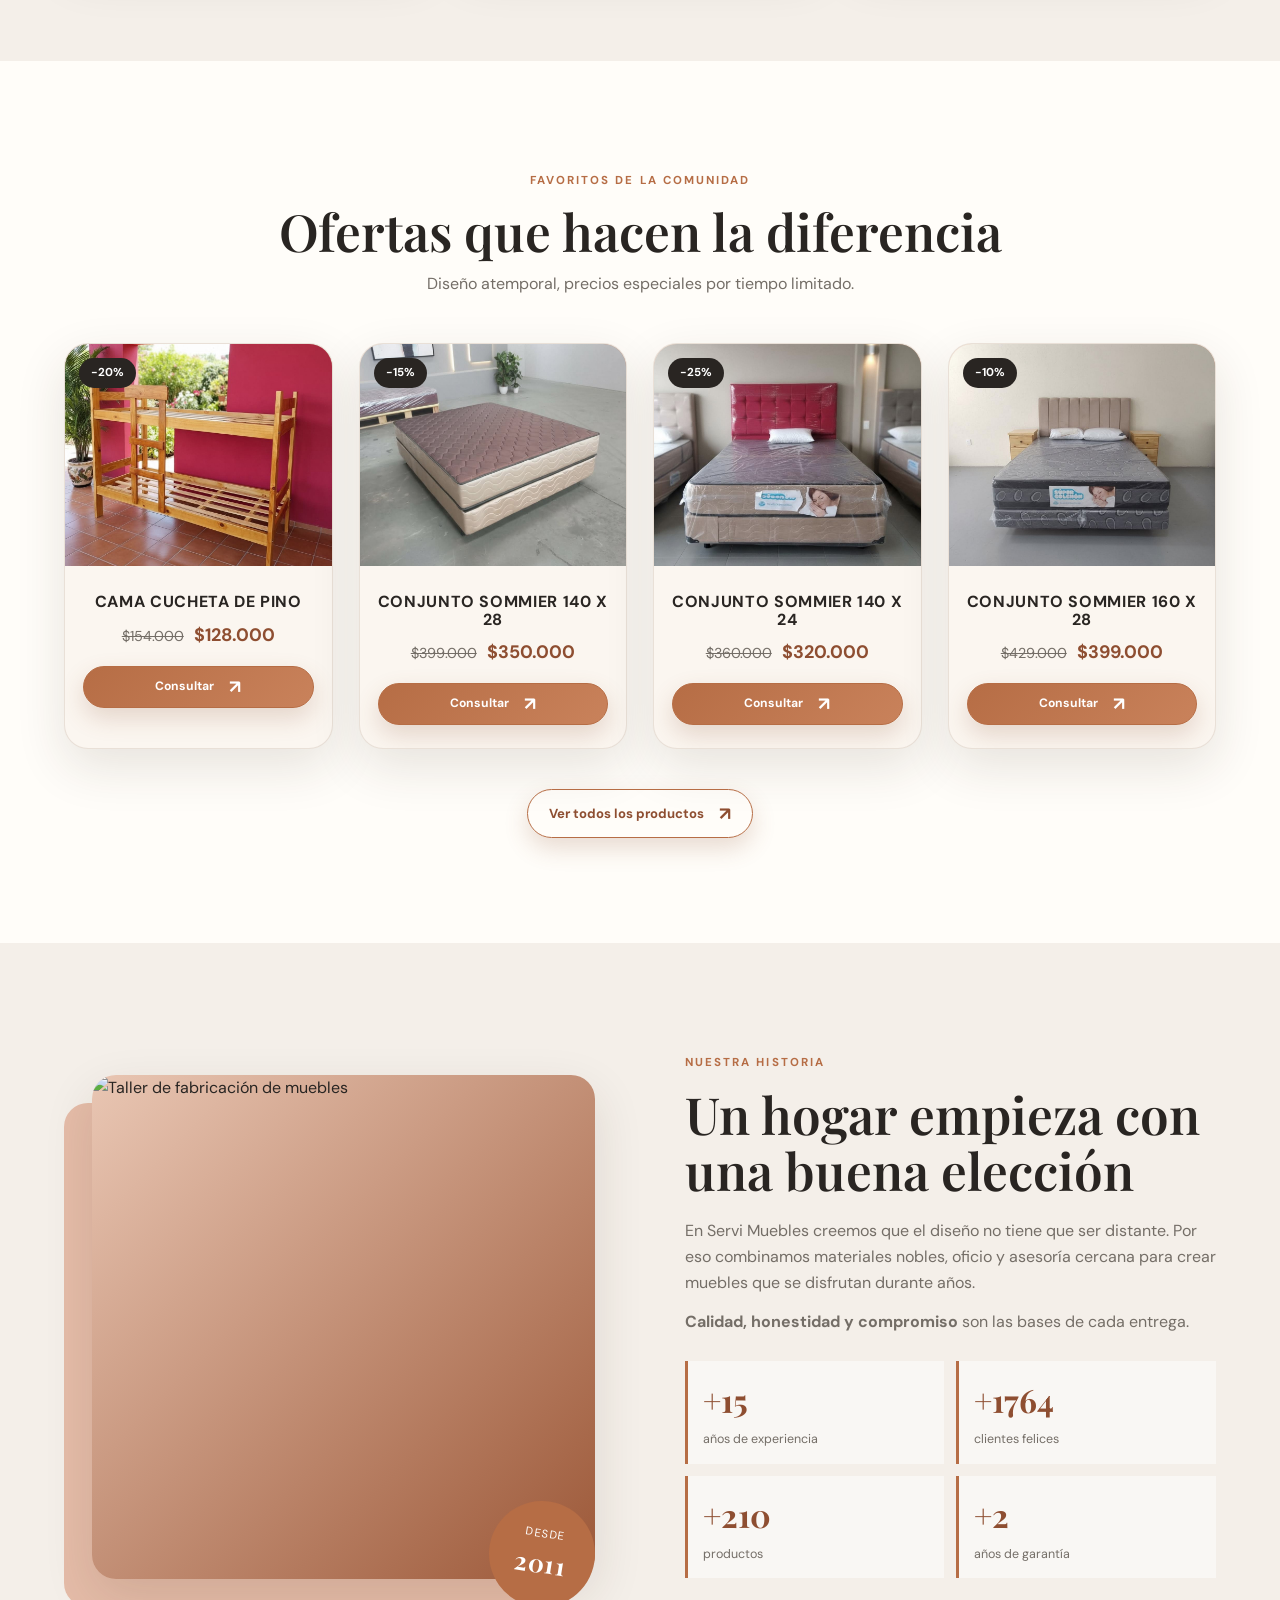
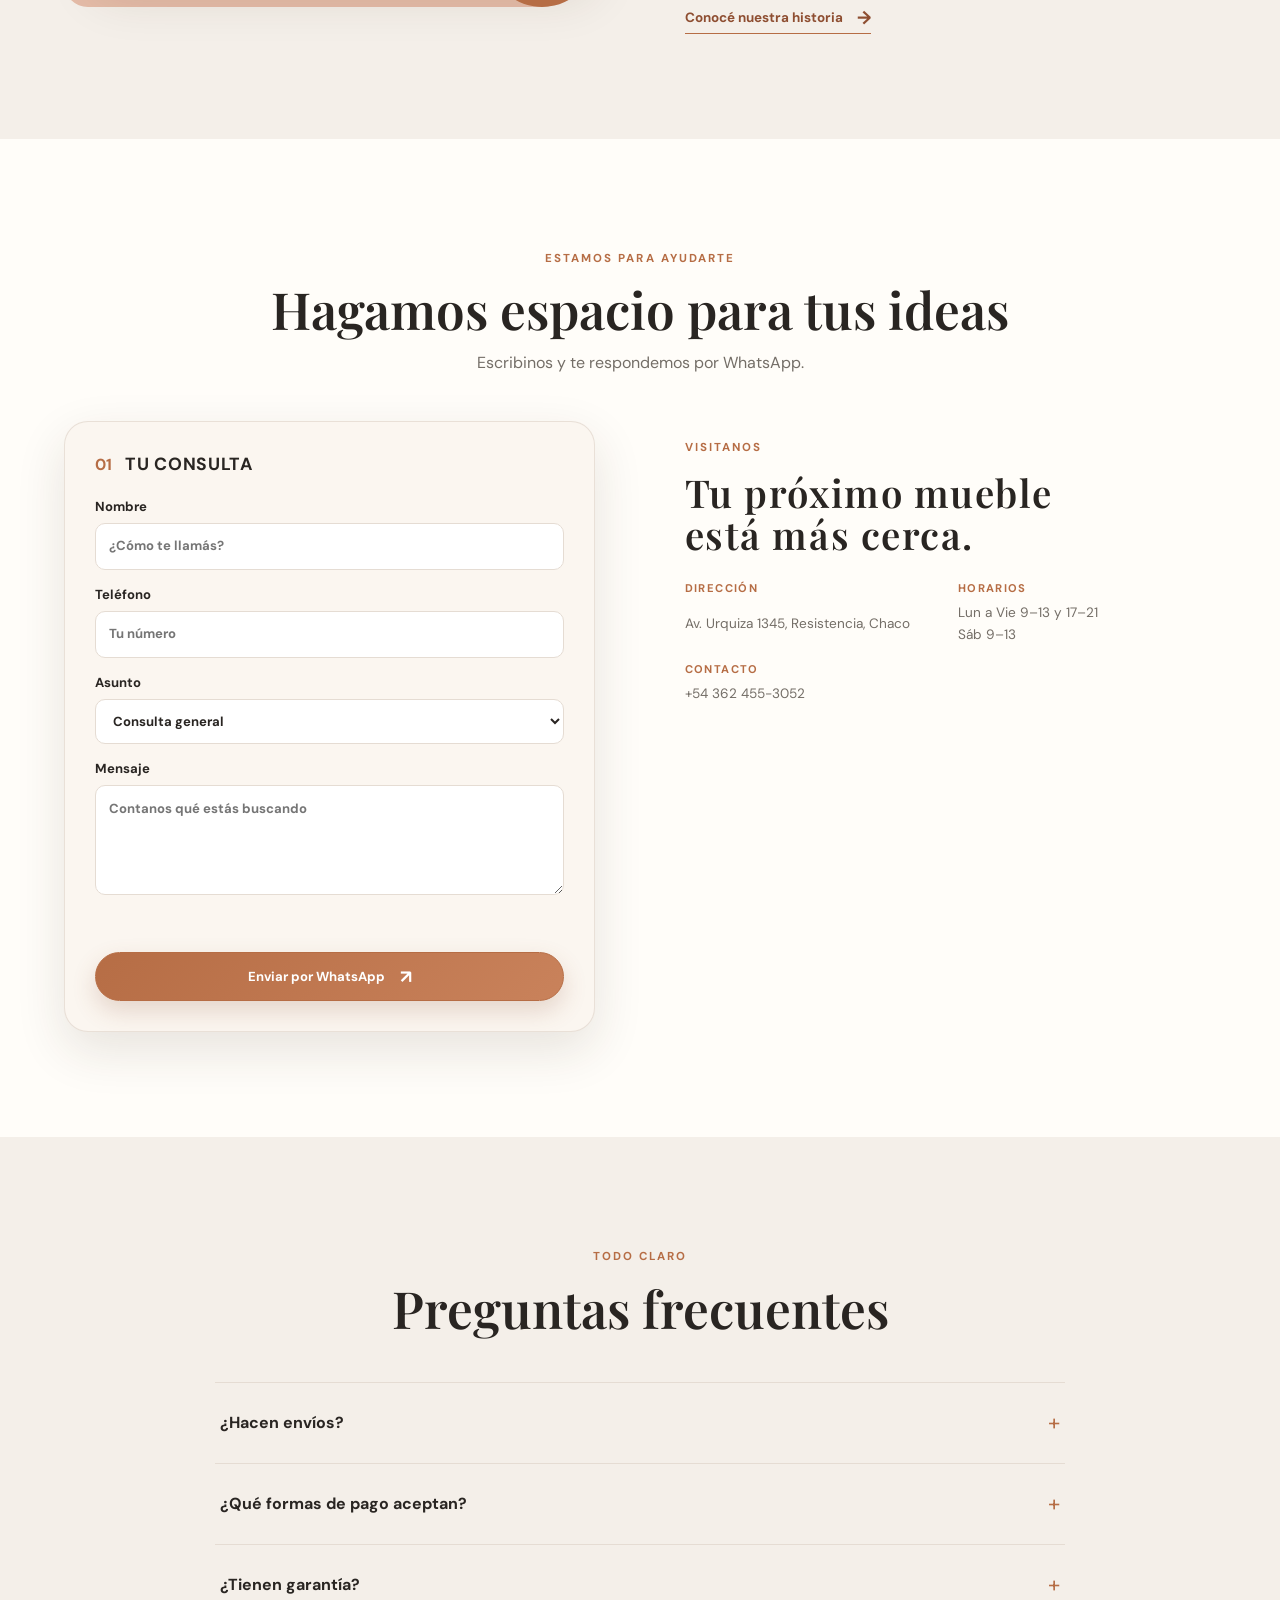
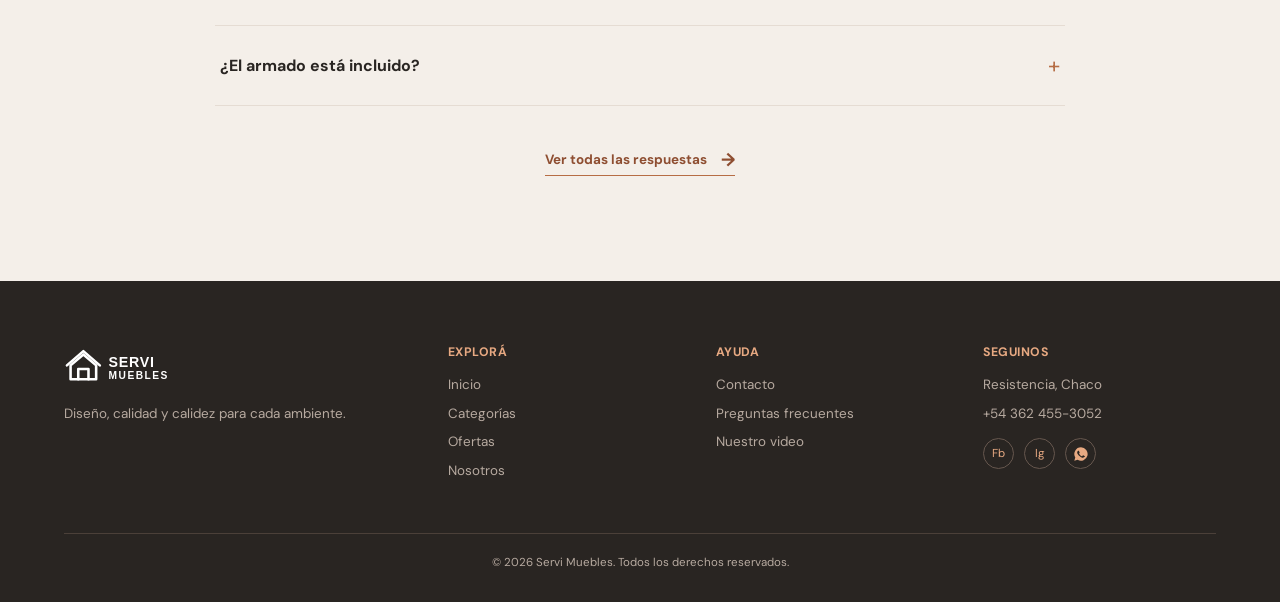
==== commit 457c309c: "ofertas" ====
--- a/index.html
+++ b/index.html
@@ -128,7 +128,7 @@
             ><div class="ph">
               <img
                 loading="lazy"
-                src="https://images.unsplash.com/photo-1616486338812-3dadae4b4ace?auto=format&fit=crop&w=900&q=80"
+                src="./img/dormitorio/dormitorioSommier140x24.jpeg"
                 alt="Dormitorio cálido con muebles de madera"
               />
             </div>
@@ -142,7 +142,7 @@
             ><div class="ph">
               <img
                 loading="lazy"
-                src="https://images.unsplash.com/photo-1618221195710-dd6b41faaea6?auto=format&fit=crop&w=900&q=80"
+                src="./img/sala/salaLiving2.jpeg"
                 alt="Sala y comedor moderno"
               />
             </div>
@@ -156,7 +156,7 @@
             ><div class="ph">
               <img
                 loading="lazy"
-                src="https://images.unsplash.com/photo-1497366754035-f200968a6e72?auto=format&fit=crop&w=900&q=80"
+                src="./img/oficina/oficinaRack2.jpeg"
                 alt="Oficina en casa luminosa"
               />
             </div>
@@ -178,63 +178,63 @@
           </p>
         </div>
         <div class="grid g4">
-          <article class="card prod reveal" data-name="Sofá Oslo">
+          <article class="card prod reveal" data-name="Cama Cucheta">
             <div class="ph">
               <span class="tag">-20%</span
               ><img
                 loading="lazy"
-                src="https://images.unsplash.com/photo-1555041469-a586c61ea9bc?auto=format&fit=crop&w=800&q=80"
-                alt="Sofá Oslo color crema"
-              />
-            </div>
-            <div class="card-copy">
-              <h3>Sofá Oslo</h3>
-              <p><s>$450.000</s> <b>$360.000</b></p>
+                src="./img/dormitorio/dormitorioCucheta.jpeg"
+                alt="Cama cucheta"
+              />
+            </div>
+            <div class="card-copy">
+              <h3>Cama Cucheta de Pino</h3>
+              <p><s>$154.000</s> <b>$128.000</b></p>
               <button class="btn ask" type="button">Consultar <span>↗</span></button>
             </div>
           </article>
-          <article class="card prod reveal" data-name="Mesa Nórdica">
+          <article class="card prod reveal" data-name="Sommier 140 x 28">
             <div class="ph">
               <span class="tag">-15%</span
               ><img
                 loading="lazy"
-                src="https://images.unsplash.com/photo-1617806118233-18e1de247200?auto=format&fit=crop&w=800&q=80"
-                alt="Mesa de comedor de madera"
-              />
-            </div>
-            <div class="card-copy">
-              <h3>Mesa Nórdica</h3>
-              <p><s>$380.000</s> <b>$323.000</b></p>
+                src="./img/dormitorio/dormitorioSommier140x28.jpeg"
+                alt="Sommier 140 x 28"
+              />
+            </div>
+            <div class="card-copy">
+              <h3>Conjunto Sommier 140 x 28</h3>
+              <p><s>$399.000</s> <b>$350.000</b></p>
               <button class="btn ask" type="button">Consultar <span>↗</span></button>
             </div>
           </article>
-          <article class="card prod reveal" data-name="Placard Nilo">
+          <article class="card prod reveal" data-name="Conjunto sommier 140 x 24">
             <div class="ph">
               <span class="tag">-25%</span
               ><img
                 loading="lazy"
-                src="https://images.unsplash.com/photo-1595428774223-ef52624120d2?auto=format&fit=crop&w=800&q=80"
-                alt="Placard de madera para dormitorio"
-              />
-            </div>
-            <div class="card-copy">
-              <h3>Placard Nilo</h3>
-              <p><s>$520.000</s> <b>$390.000</b></p>
+                src="./img/dormitorio/dormitorioSommier140x24.jpeg"
+                alt="Sommier 140 x 24"
+              />
+            </div>
+            <div class="card-copy">
+              <h3>Conjunto Sommier 140 x 24</h3>
+              <p><s>$360.000</s> <b>$320.000</b></p>
               <button class="btn ask" type="button">Consultar <span>↗</span></button>
             </div>
           </article>
-          <article class="card prod reveal" data-name="Escritorio Línea">
+          <article class="card prod reveal" data-name="Conjunto Sommier 160 x 28">
             <div class="ph">
               <span class="tag">-10%</span
               ><img
                 loading="lazy"
-                src="https://images.unsplash.com/photo-1497366811353-6870744d04b2?auto=format&fit=crop&w=800&q=80"
-                alt="Escritorio de oficina moderno"
-              />
-            </div>
-            <div class="card-copy">
-              <h3>Escritorio Línea</h3>
-              <p><s>$190.000</s> <b>$171.000</b></p>
+                src="./img/dormitorio/dormitorioSommier160x28.jpeg"
+                alt="Sommier 160 x 28"
+              />
+            </div>
+            <div class="card-copy">
+              <h3>Conjunto Sommier 160 x 28</h3>
+              <p><s>$429.000</s> <b>$399.000</b></p>
               <button class="btn ask" type="button">Consultar <span>↗</span></button>
             </div>
           </article>
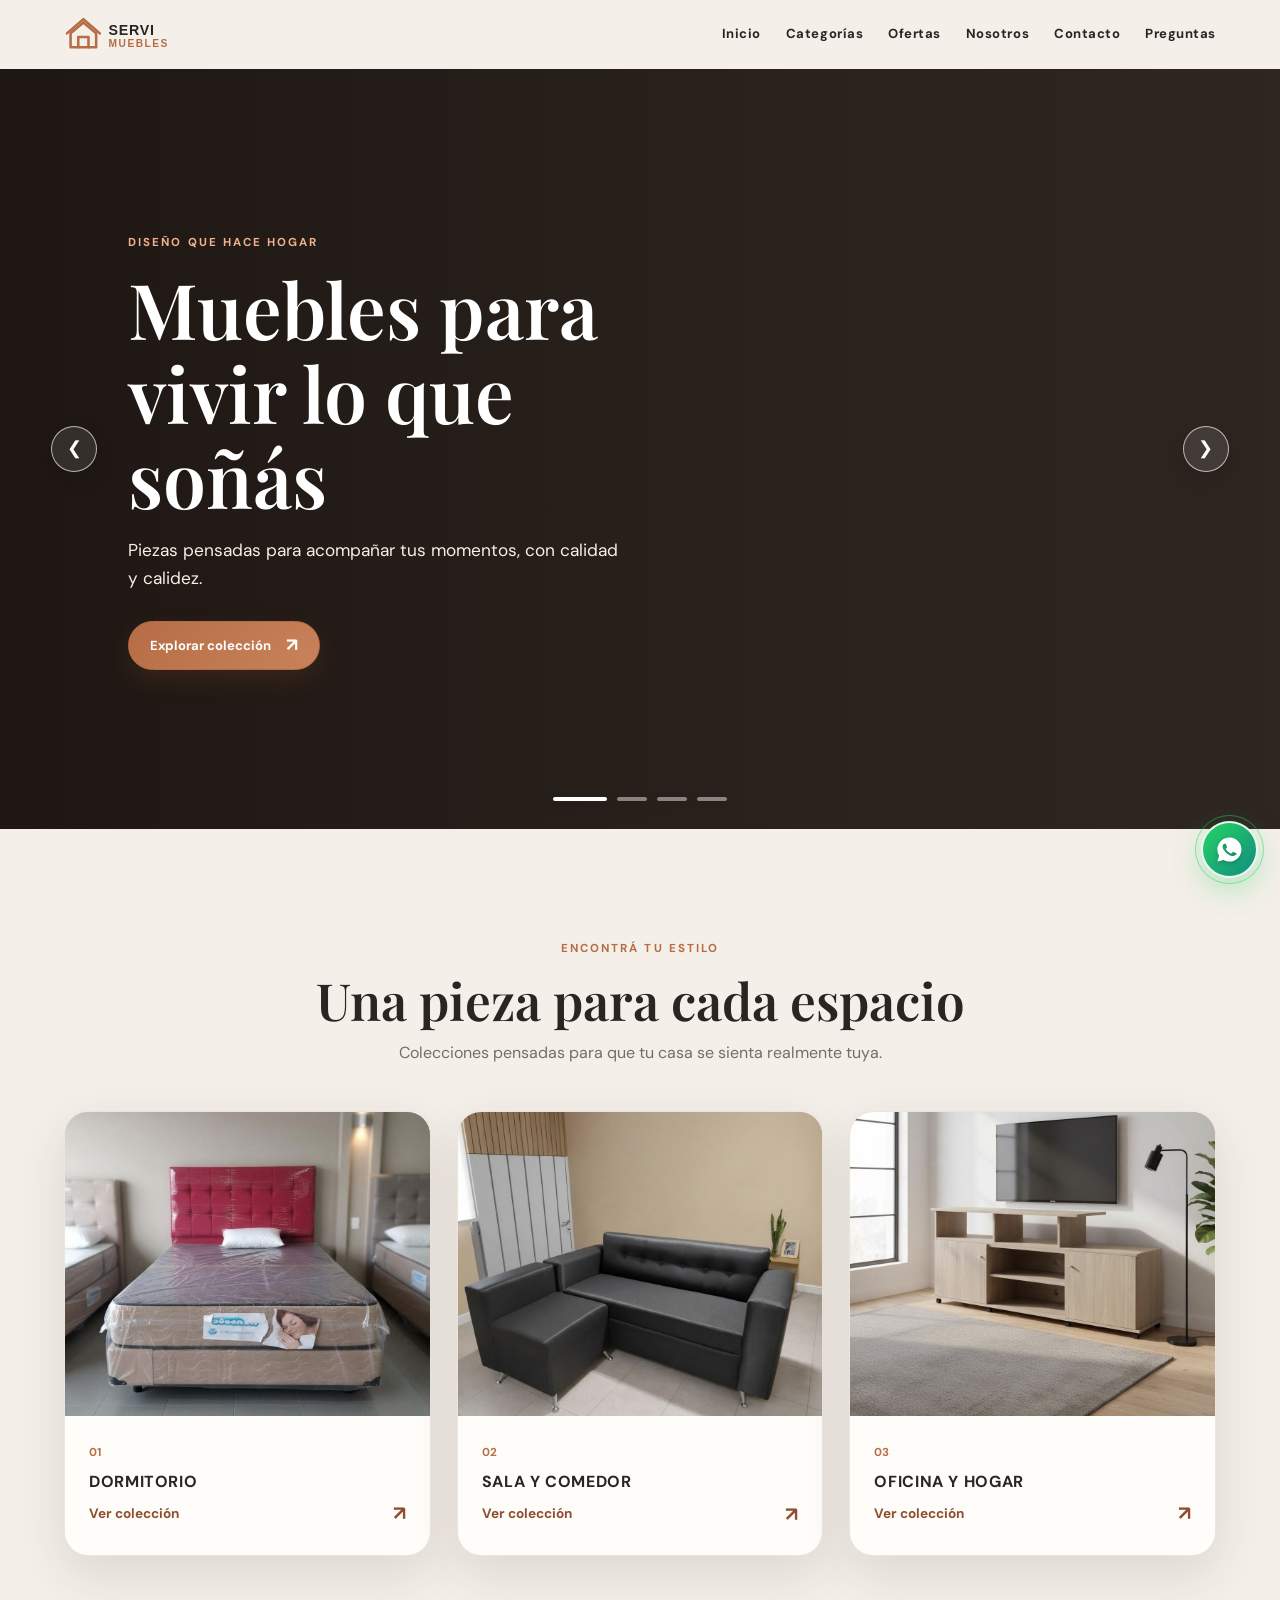
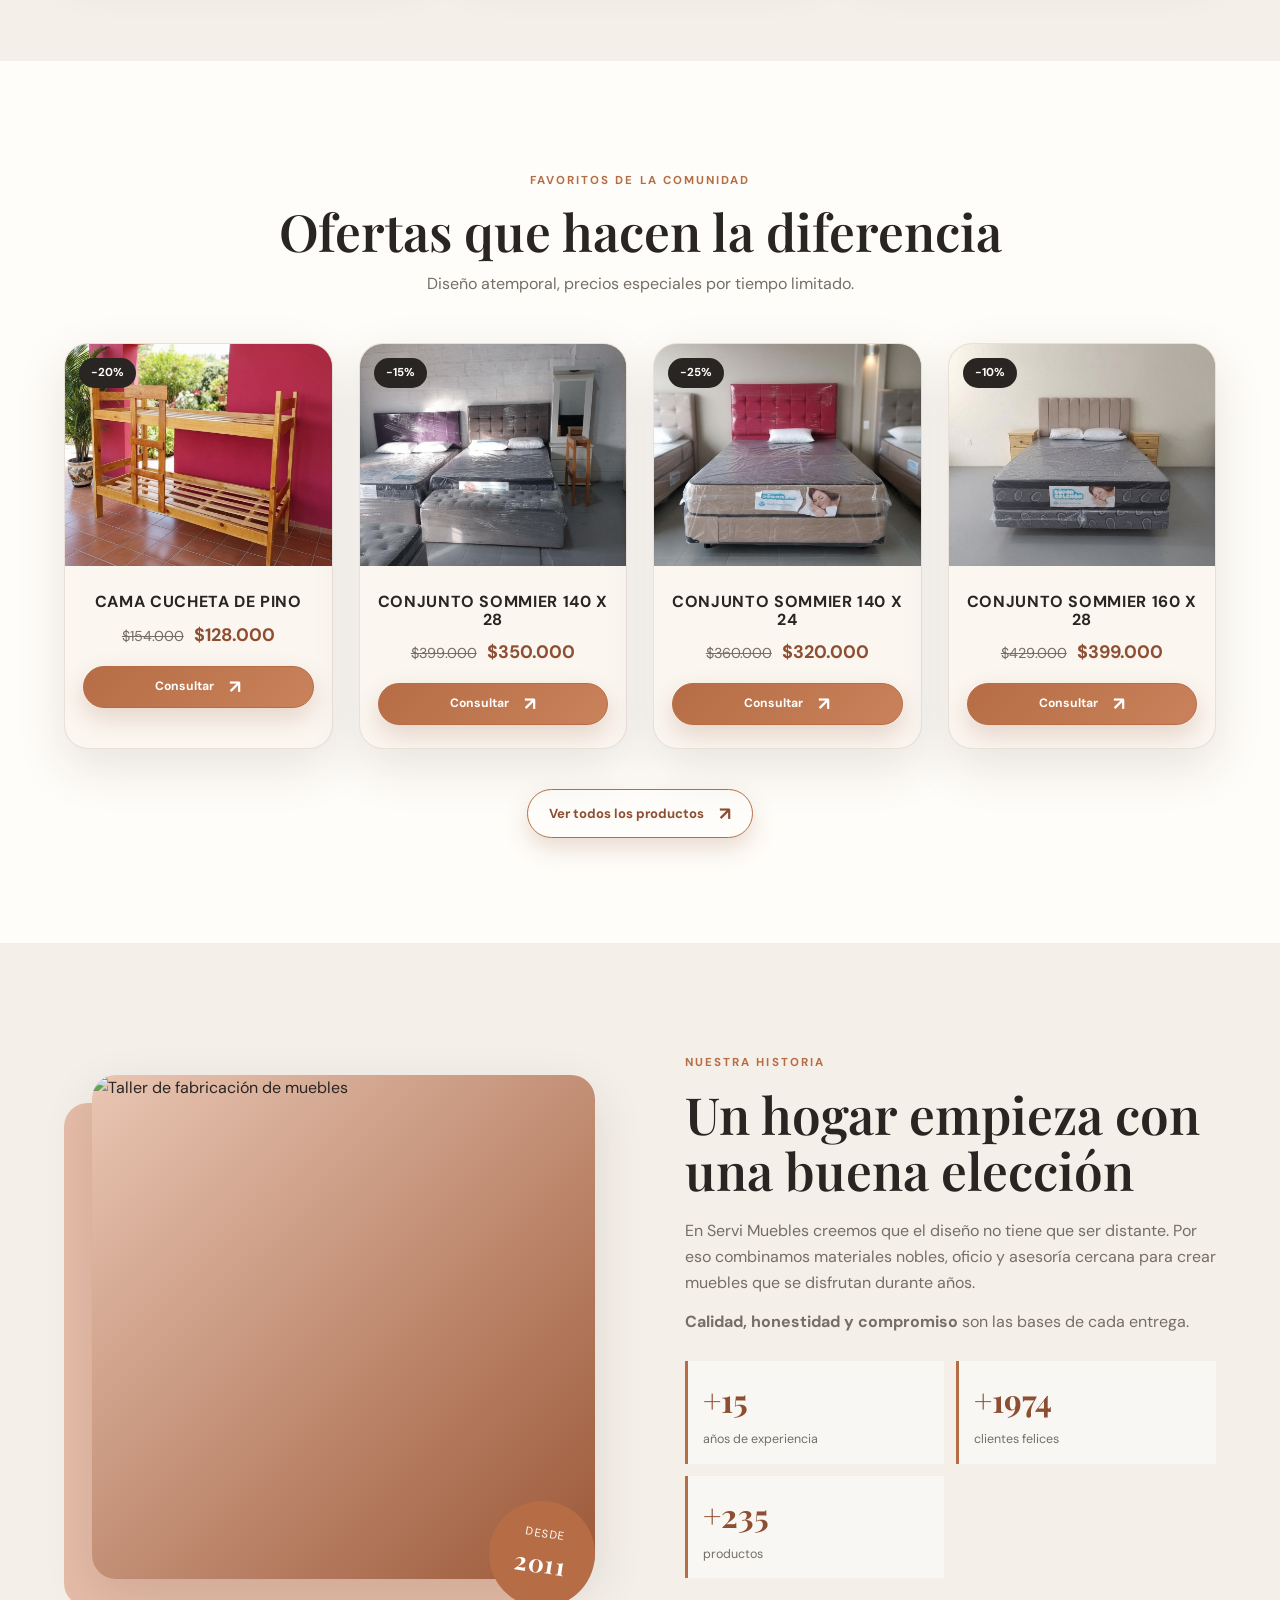
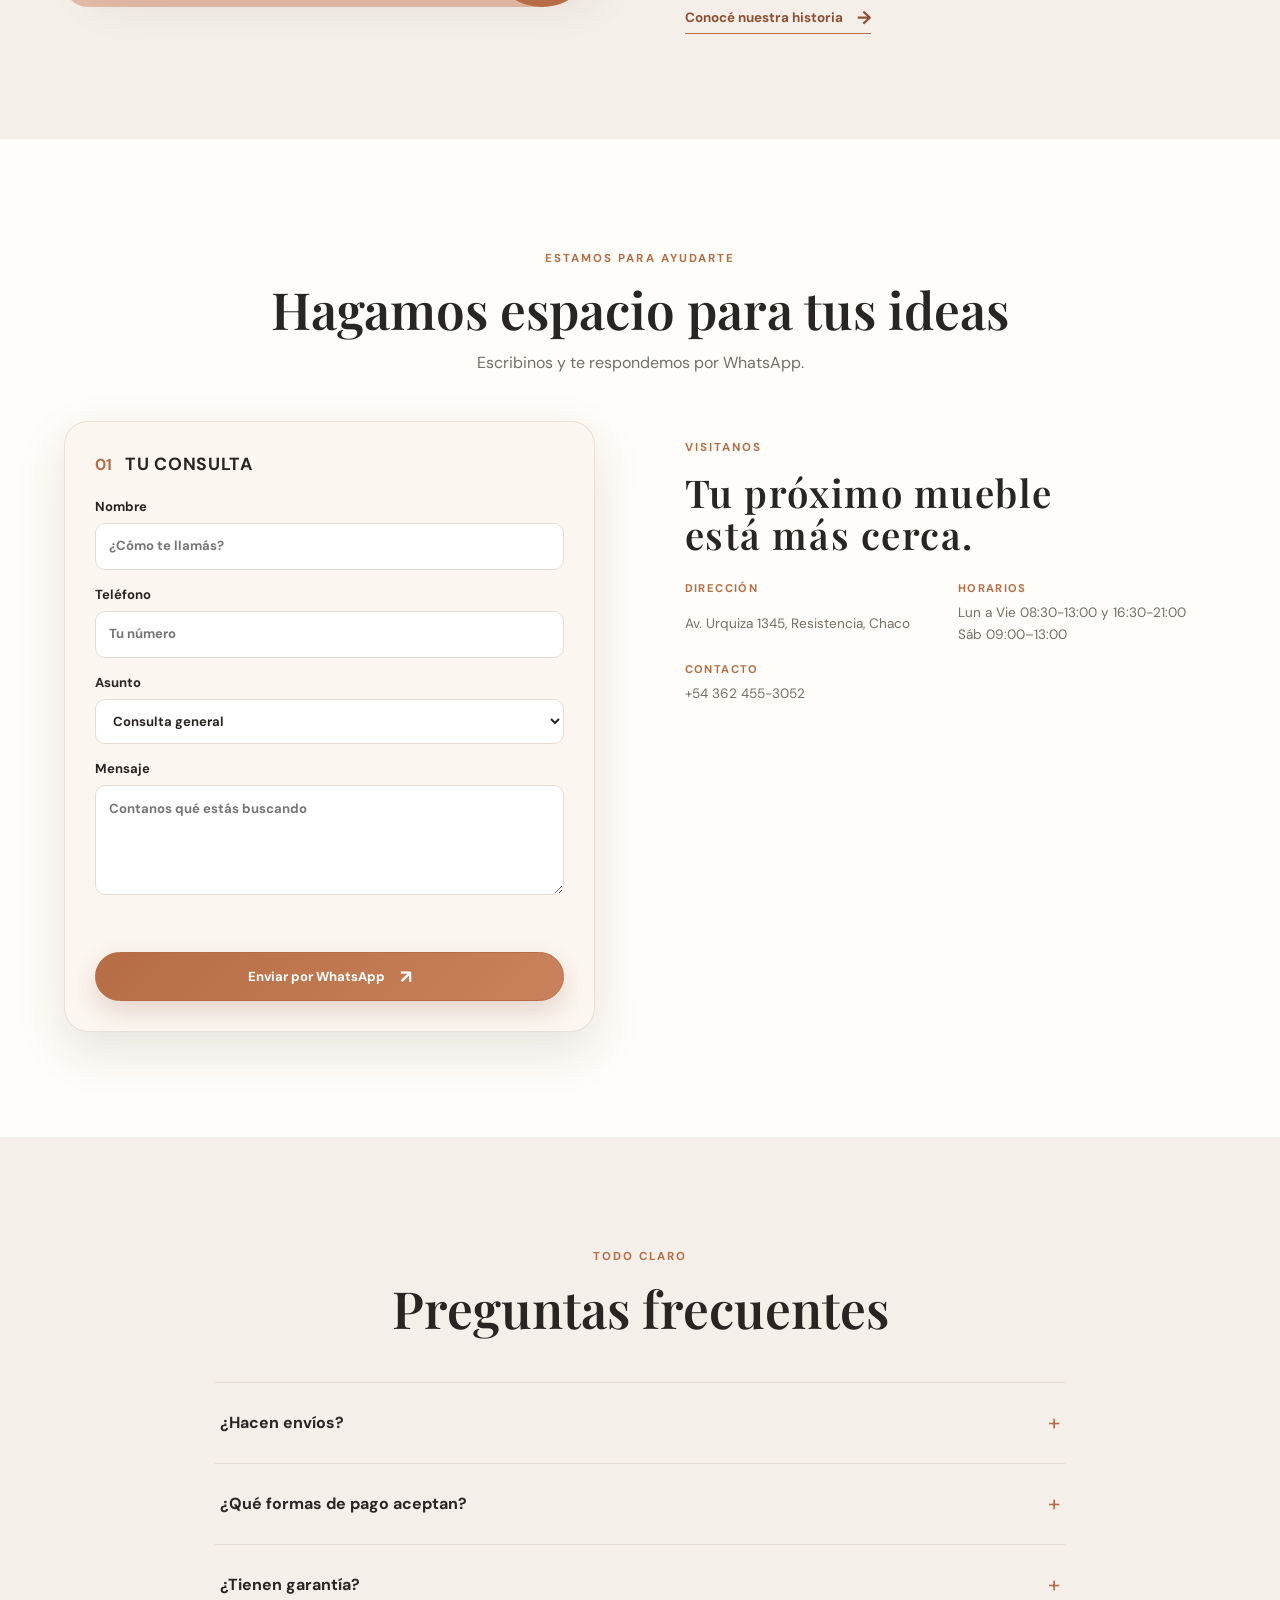
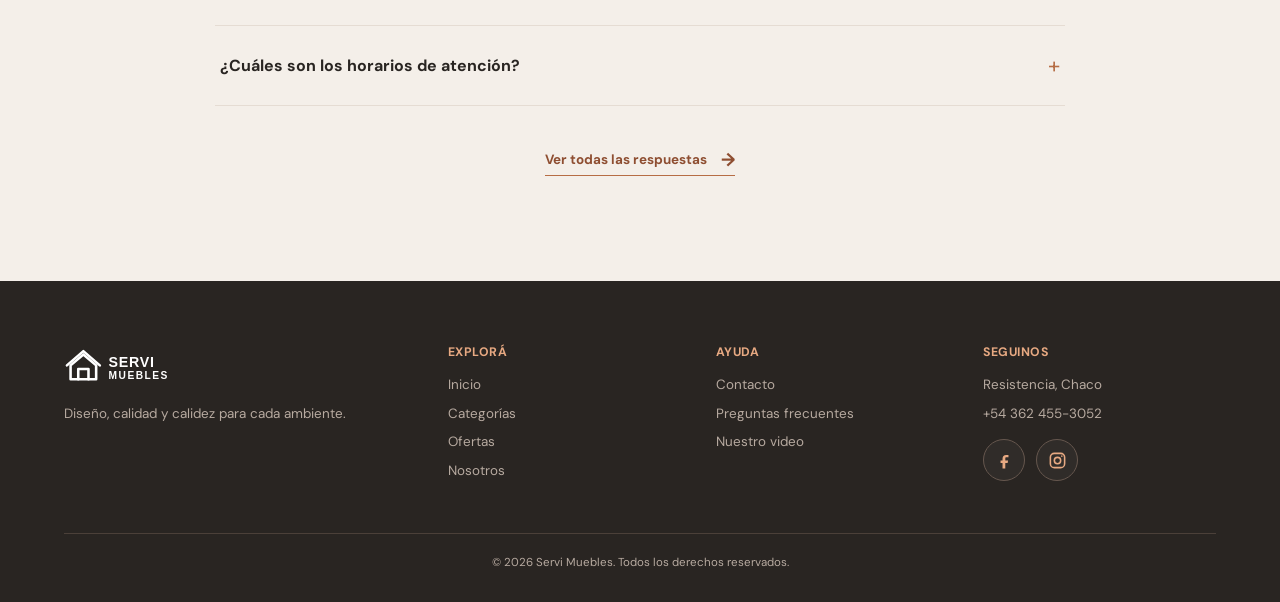
==== commit a77fcaab: "final" ====
--- a/index.html
+++ b/index.html
@@ -198,7 +198,7 @@
               <span class="tag">-15%</span
               ><img
                 loading="lazy"
-                src="./img/dormitorio/dormitorioSommier140x28.jpeg"
+                src="img/dormitorio/ofertaUno.jpeg"
                 alt="Sommier 140 x 28"
               />
             </div>
@@ -278,9 +278,7 @@
                 <strong data-n="2500">0</strong><span>clientes felices</span>
               </div>
               <div><strong data-n="300">0</strong><span>productos</span></div>
-              <div>
-                <strong data-n="2">0</strong><span>años de garantía</span>
-              </div>
+             
             </div>
             <a class="text-link" href="nosotros.html"
               >Conocé nuestra historia <span>→</span></a
@@ -341,7 +339,7 @@
                 ><span>Av. Urquiza 1345, Resistencia, Chaco</span>
               </li>
               <li>
-                <b>Horarios</b><span>Lun a Vie 9–13 y 17–21<br />Sáb 9–13</span>
+                <b>Horarios</b><span>Lun a Vie 08:30-13:00 y 16:30-21:00<br />Sáb 09:00–13:00</span>
               </li>
               <li>
                 <b>Contacto</b
@@ -367,8 +365,7 @@
             <button aria-expanded="false">¿Hacen envíos?<i>+</i></button>
             <div class="a">
               <p>
-                Sí, enviamos a toda la zona. El costo depende de la distancia y
-                del tamaño del mueble.
+              Si, realizamos envíos sin costo en resistencia, Barranqueras, Puerto Vilelas y Fontana
               </p>
             </div>
           </div>
@@ -378,8 +375,7 @@
             </button>
             <div class="a">
               <p>
-                Efectivo, transferencia, tarjetas de débito y crédito, con
-                cuotas según promoción.
+                Efectivo, transferencia, tarjetas de débito y crédito. También contamos con la opción de financiación a través de crédito personal. 
               </p>
             </div>
           </div>
@@ -394,12 +390,11 @@
           </div>
           <div class="q">
             <button aria-expanded="false">
-              ¿El armado está incluido?<i>+</i>
+              ¿Cuáles son los horarios de atención?<i>+</i>
             </button>
             <div class="a">
               <p>
-                Ofrecemos armado e instalación en el domicilio, consultá el
-                costo al pedir.
+               Trabajamos de Lunes a Viernes de 08:30 a 13:00 y de 16:30 a 21:00. Los Sábados de 09:00 a 13:00.
               </p>
             </div>
           </div>
@@ -435,10 +430,13 @@
           <h4>Seguinos</h4>
           <p>Resistencia, Chaco</p>
           <p>+54 362 455-3052</p>
-          <div class="soc">
-            <a href="#" aria-label="Facebook">Fb</a
-            ><a href="#" aria-label="Instagram">Ig</a
-            ><a href="#" id="waFoot" aria-label="WhatsApp"><svg viewBox="0 0 24 24" width="29" height="29" fill="none" aria-hidden="true"><path fill="currentColor" d="M12 2a10 10 0 0 0-8.6 15.1L2 22l5-1.3A10 10 0 1 0 12 2zm5.2 14.2c-.2.6-1.3 1.2-1.8 1.2-.5.1-1 .2-3.3-.7-2.8-1.1-4.6-4-4.7-4.2-.1-.2-1.1-1.5-1.1-2.8s.7-2 1-2.2c.2-.3.5-.3.7-.3h.5c.2 0 .4 0 .6.5l.8 2c.1.2.1.3 0 .5l-.3.4-.4.5c-.1.1-.3.3-.1.6.2.3.8 1.3 1.7 2.1 1.2 1 2.1 1.3 2.4 1.5.3.1.5.1.6-.1l.9-1.1c.2-.3.4-.2.6-.1l1.9.9c.3.1.5.2.5.3.1.2.1.8-.1 1.4z"/></svg></a>
+          <div class="soc" aria-label="Redes sociales">
+            <a class="soc-facebook" href="https://www.facebook.com/profile.php?id=61589310125163" target="_blank" rel="noopener noreferrer" aria-label="Facebook" title="Facebook">
+              <svg viewBox="0 0 24 24" aria-hidden="true"><path fill="currentColor" d="M14 8h3V5h-3c-2.8 0-4.5 1.7-4.5 4.7V12H7v3h2.5v7H13v-7h3l.5-3H13V9.7c0-.9.3-1.7 1-1.7Z" /></svg>
+            </a>
+            <a class="soc-instagram" href="https://www.instagram.com/luiscardona6154?utm_source=qr&psln=YjVkaGJ4eGhmbWIw" target="_blank" rel="noopener noreferrer" aria-label="Instagram" title="Instagram">
+              <svg viewBox="0 0 24 24" aria-hidden="true"><rect x="3" y="3" width="18" height="18" rx="5" fill="none" stroke="currentColor" stroke-width="2" /><circle cx="12" cy="12" r="4" fill="none" stroke="currentColor" stroke-width="2" /><circle cx="17.5" cy="6.5" r="1" fill="currentColor" /></svg>
+            </a>
           </div>
         </div>
       </div>
--- a/styles.css
+++ b/styles.css
@@ -9,3 +9,5 @@
 @media(max-width:768px){.header{padding:12px 5%}.brand img{width:164px}.burger{display:block}.nav{position:absolute;top:100%;left:0;right:0;display:flex;align-items:stretch;flex-direction:column;gap:0;background:rgba(244,239,233,.98);box-shadow:var(--shadow);max-height:0;overflow:hidden;transition:max-height .4s}.nav.open{max-height:420px}.nav a{padding:14px 5%;border-bottom:1px solid var(--line)}.hero{height:calc(100svh - 75px);min-height:560px}.caption{padding:0 12%}.caption h1,.caption h2{font-size:clamp(2.35rem,11vw,4.3rem)}.caption p{font-size:.98rem}.arrow{width:38px;height:38px}.prev{left:4%}.next{right:4%}.sec{padding:75px 5%}.g3,.two{grid-template-columns:1fr}.two{gap:42px}.frame{max-width:620px;margin:0 auto}.info{grid-template-columns:1fr 1fr}.detail-grid{grid-template-columns:repeat(2,1fr)}}
 @media(max-width:520px){.g4,.fgrid,.detail-grid{grid-template-columns:1fr}.section-heading{margin-bottom:32px}.caption{padding:0 13%}.caption .btn{padding:12px 17px}.dots{bottom:22px}.frame{padding-left:15px}.frame:before{inset:15px 15px 0 0}.stats{gap:8px}.stats strong{font-size:1.6rem}.stats span{font-size:.7rem}.info{grid-template-columns:1fr}.form{padding:21px}.wa{right:15px;bottom:15px;width:52px;height:52px}.top{left:15px;bottom:15px}.footer{padding-top:50px}}
 @media(prefers-reduced-motion:reduce){*,*:before,*:after{animation:none!important;transition:none!important;scroll-behavior:auto!important}}
+.soc{gap:11px;margin-top:15px}.soc a{width:42px;height:42px;margin:0;background:rgba(255,255,255,.03);transition:transform .25s,background .25s,border-color .25s,color .25s,box-shadow .25s}.soc a:hover{color:#fff;transform:translateY(-3px) scale(1.06)}.soc .soc-facebook:hover{background:#1877f2;border-color:#1877f2;box-shadow:0 8px 20px rgba(24,119,242,.3)}.soc .soc-instagram:hover{background:linear-gradient(135deg,#feda75,#d62976 55%,#4f5bd5);border-color:#d62976;box-shadow:0 8px 20px rgba(214,41,118,.3)}.soc svg{width:19px;height:19px}
+@media(prefers-reduced-motion:reduce){.soc a{transition:none!important}.soc a:hover{transform:none}}
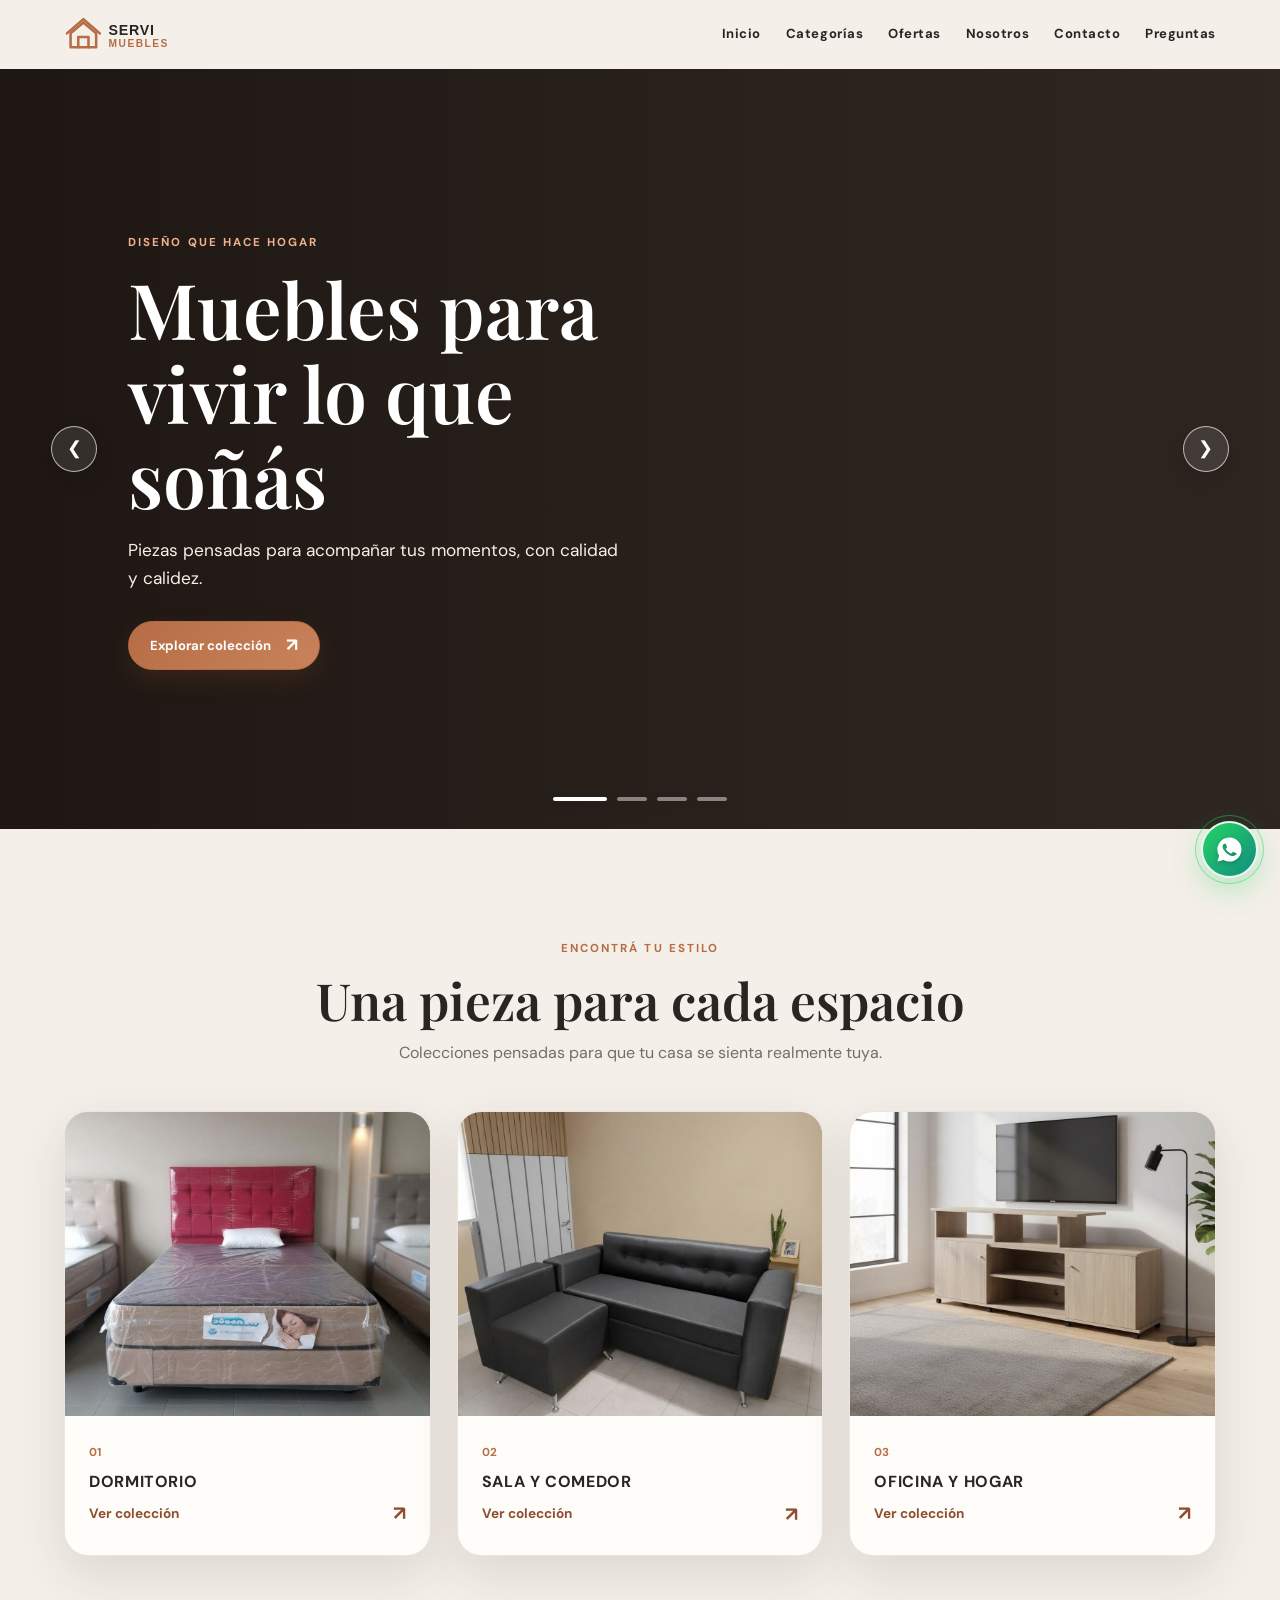
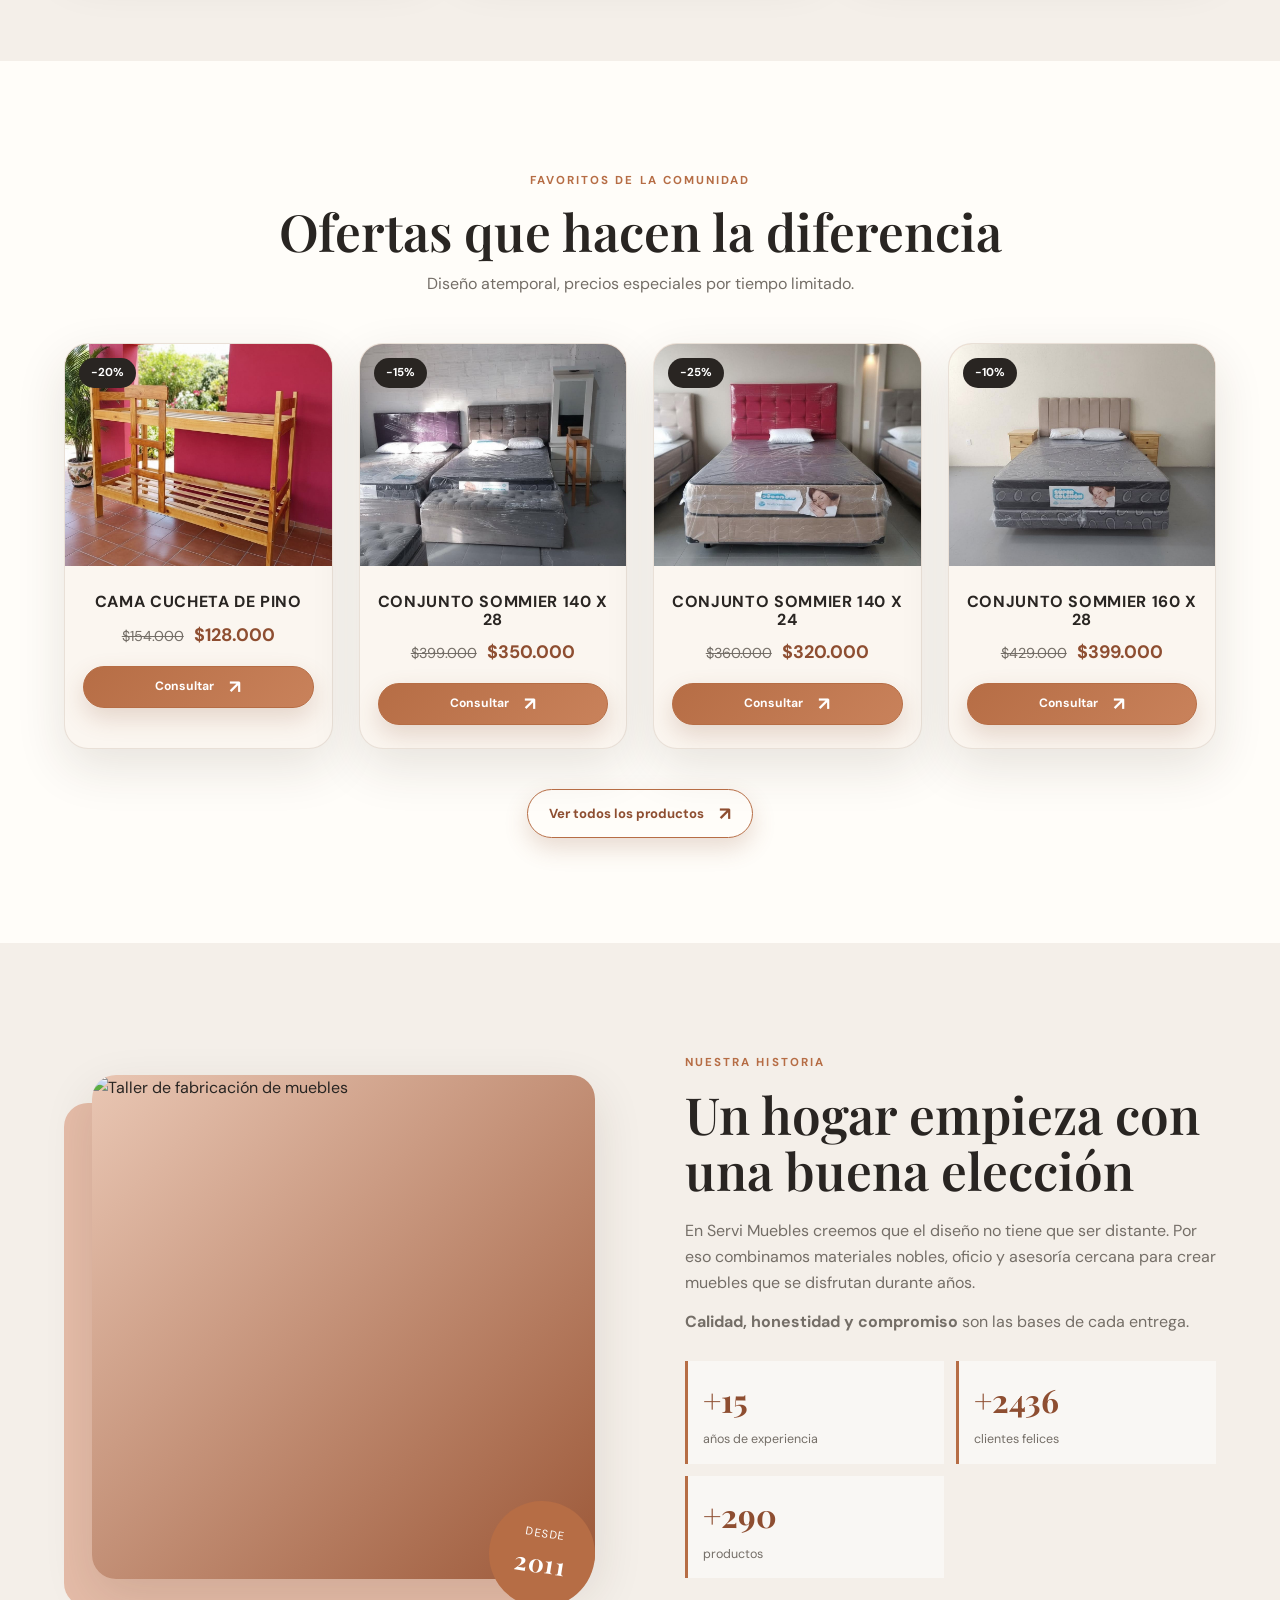
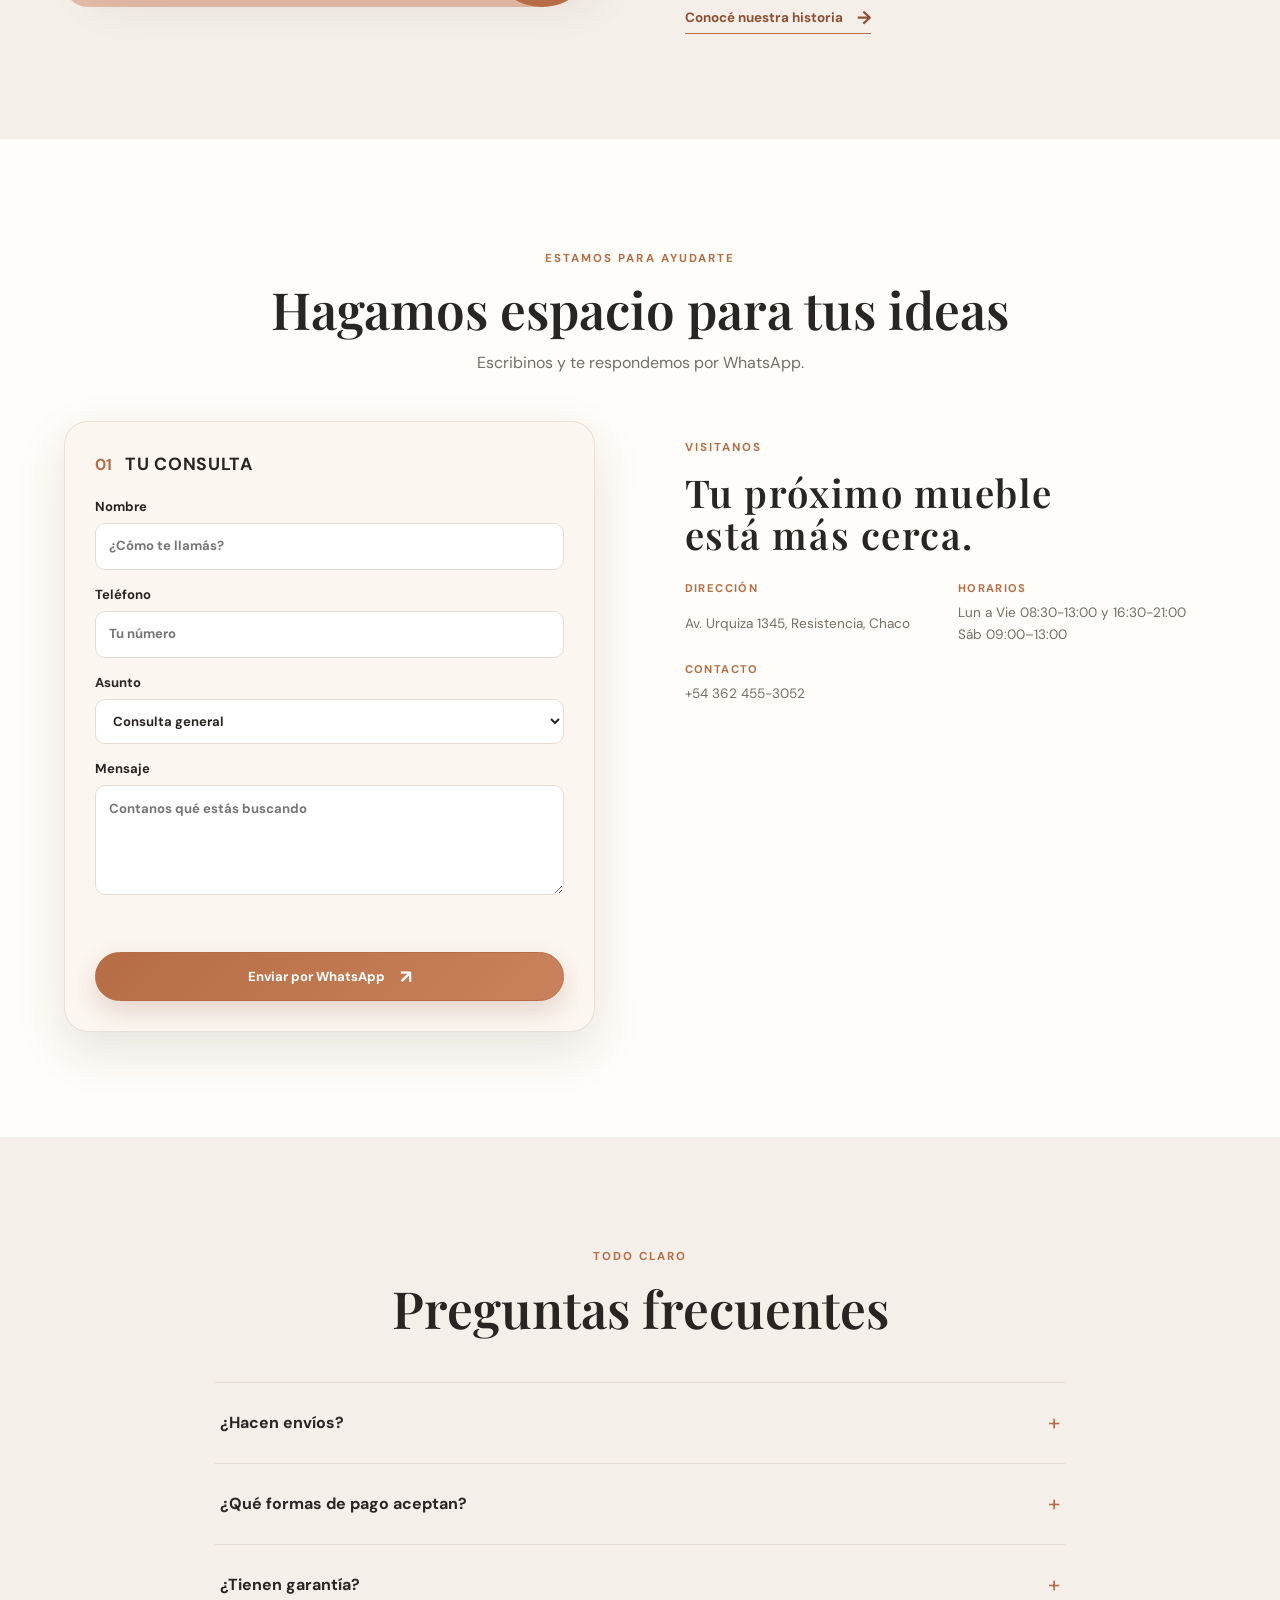
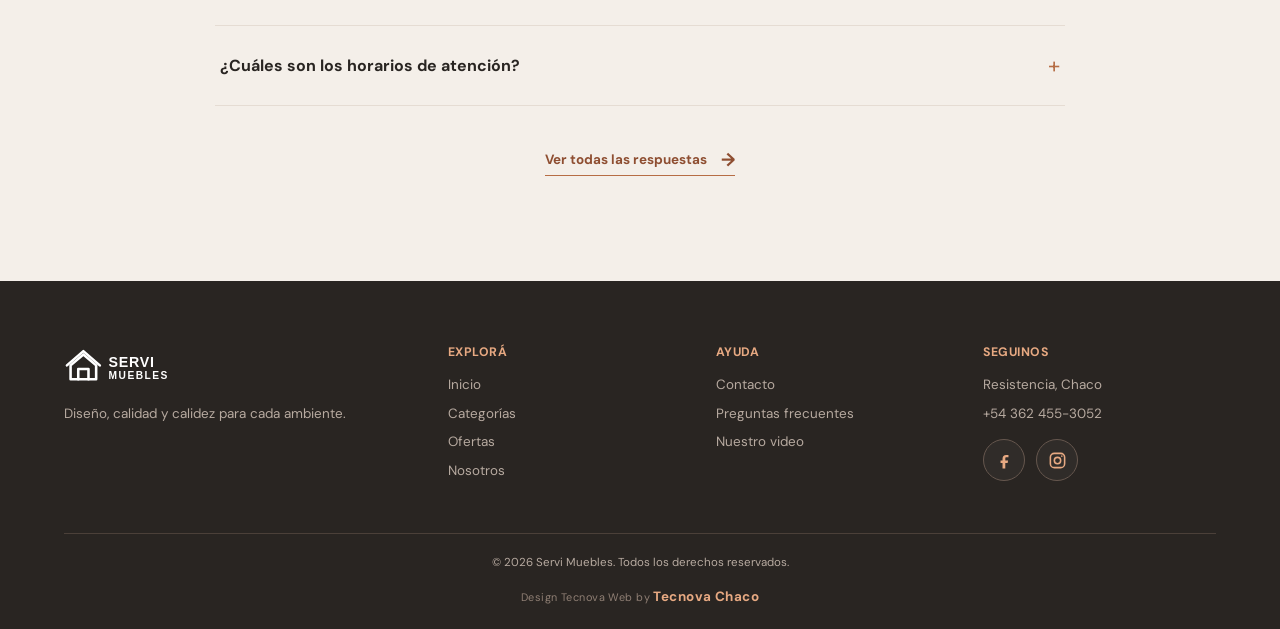
==== commit e51cb8b8: "creditos" ====
--- a/index.html
+++ b/index.html
@@ -441,6 +441,7 @@
         </div>
       </div>
       <p class="copy">© 2026 Servi Muebles. Todos los derechos reservados.</p>
+      <p class="footer-credit">Design Tecnova Web by <a href="https://tecnovachaco.vercel.app/" target="_blank" rel="noopener noreferrer">Tecnova Chaco</a></p>
     </footer>
     <button class="top" aria-label="Volver arriba">↑</button>
     <script src="script.js"></script>
--- a/styles.css
+++ b/styles.css
@@ -11,3 +11,4 @@
 @media(prefers-reduced-motion:reduce){*,*:before,*:after{animation:none!important;transition:none!important;scroll-behavior:auto!important}}
 .soc{gap:11px;margin-top:15px}.soc a{width:42px;height:42px;margin:0;background:rgba(255,255,255,.03);transition:transform .25s,background .25s,border-color .25s,color .25s,box-shadow .25s}.soc a:hover{color:#fff;transform:translateY(-3px) scale(1.06)}.soc .soc-facebook:hover{background:#1877f2;border-color:#1877f2;box-shadow:0 8px 20px rgba(24,119,242,.3)}.soc .soc-instagram:hover{background:linear-gradient(135deg,#feda75,#d62976 55%,#4f5bd5);border-color:#d62976;box-shadow:0 8px 20px rgba(214,41,118,.3)}.soc svg{width:19px;height:19px}
 @media(prefers-reduced-motion:reduce){.soc a{transition:none!important}.soc a:hover{transform:none}}
+.footer-credit{text-align:center!important;margin:13px auto 0!important;color:#8f7f74!important;font-size:.68rem!important;letter-spacing:.04em}.footer-credit a{display:inline;color:#e7a982!important;font-weight:700;transition:color .25s}.footer-credit a:hover{color:#fff!important}
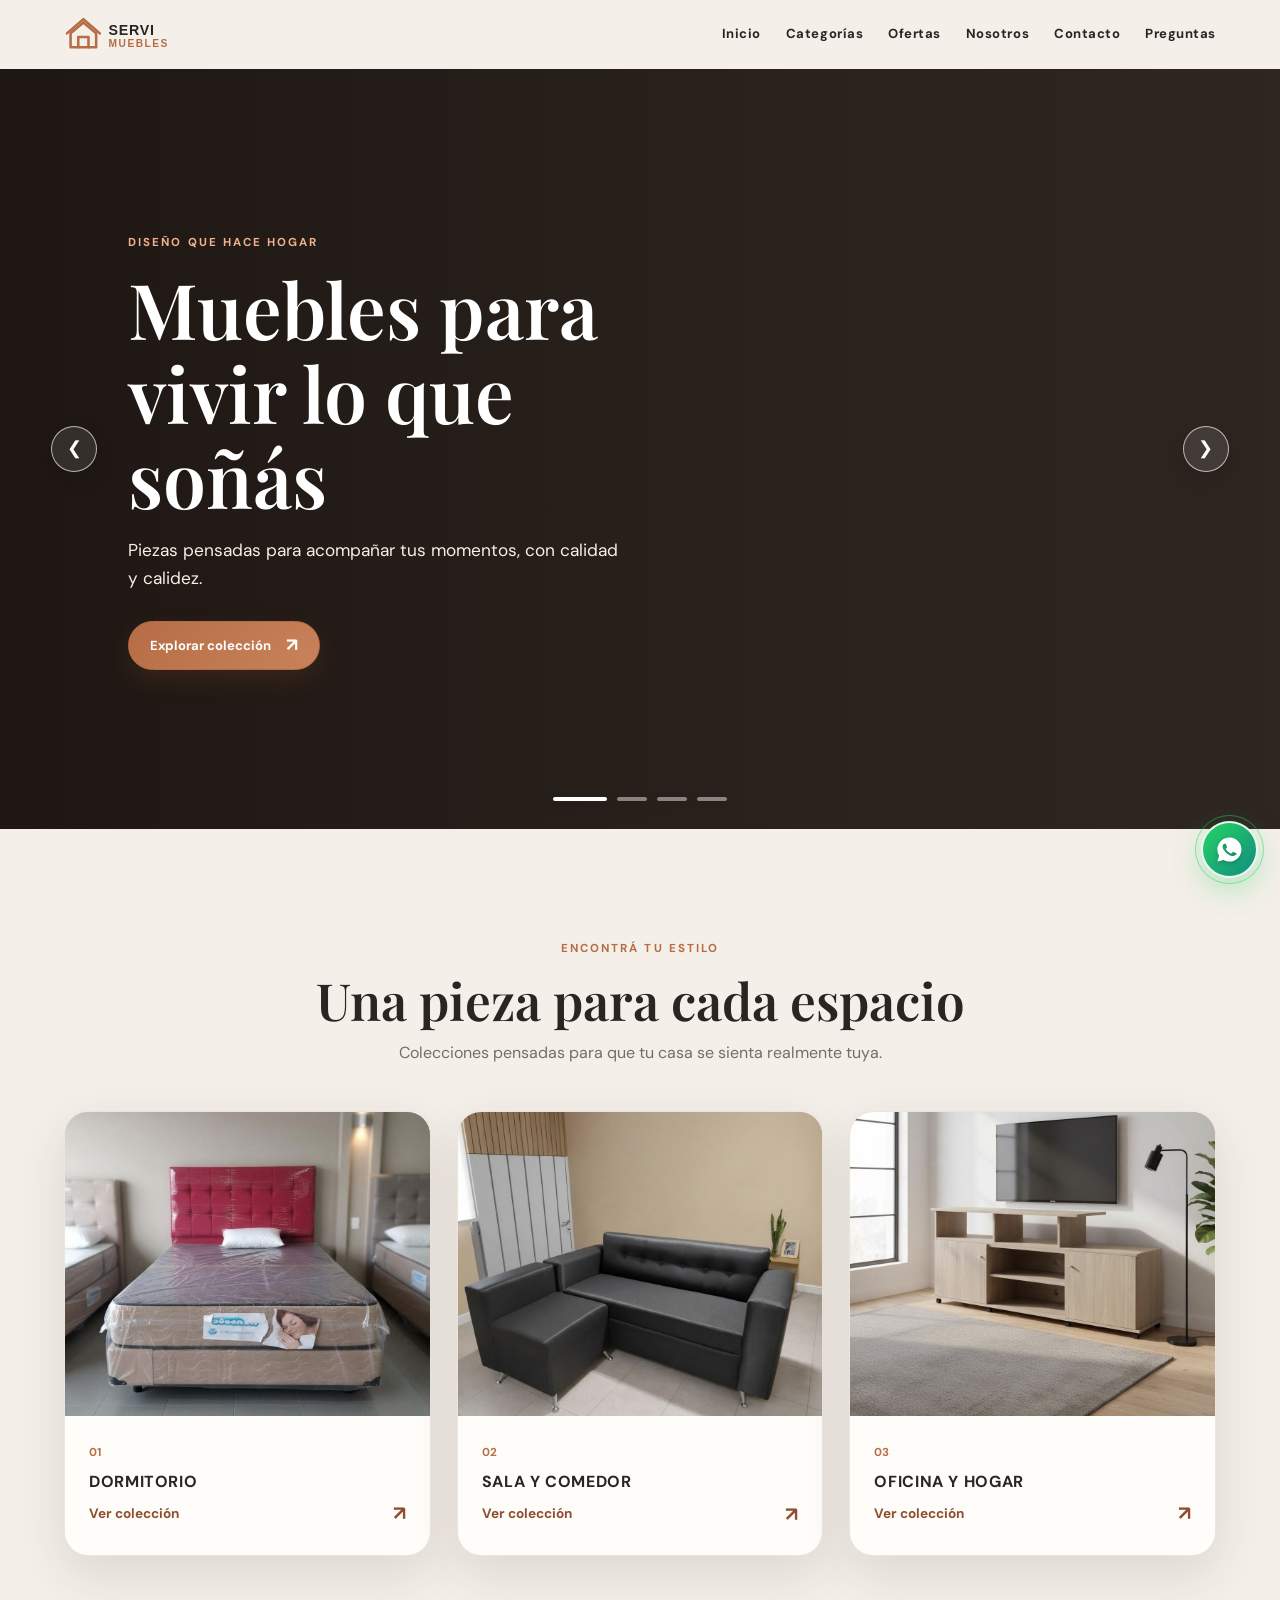
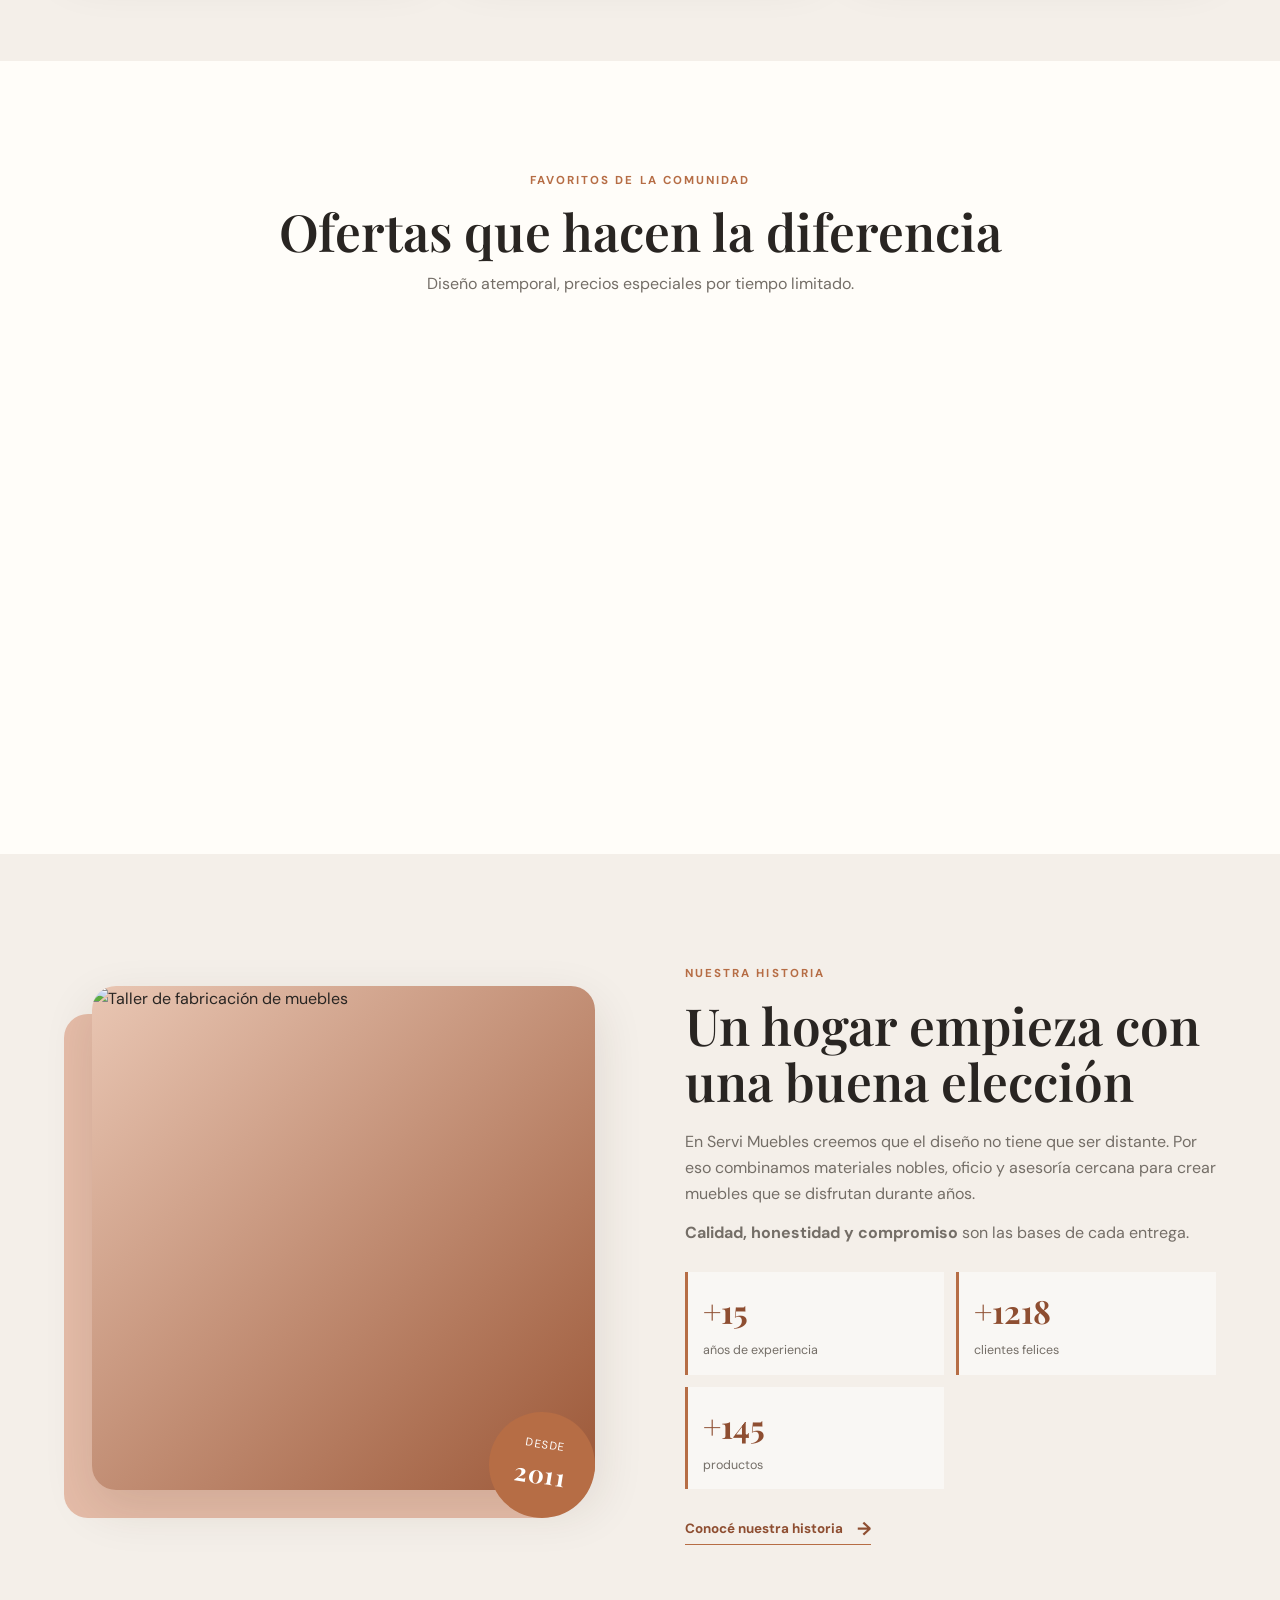
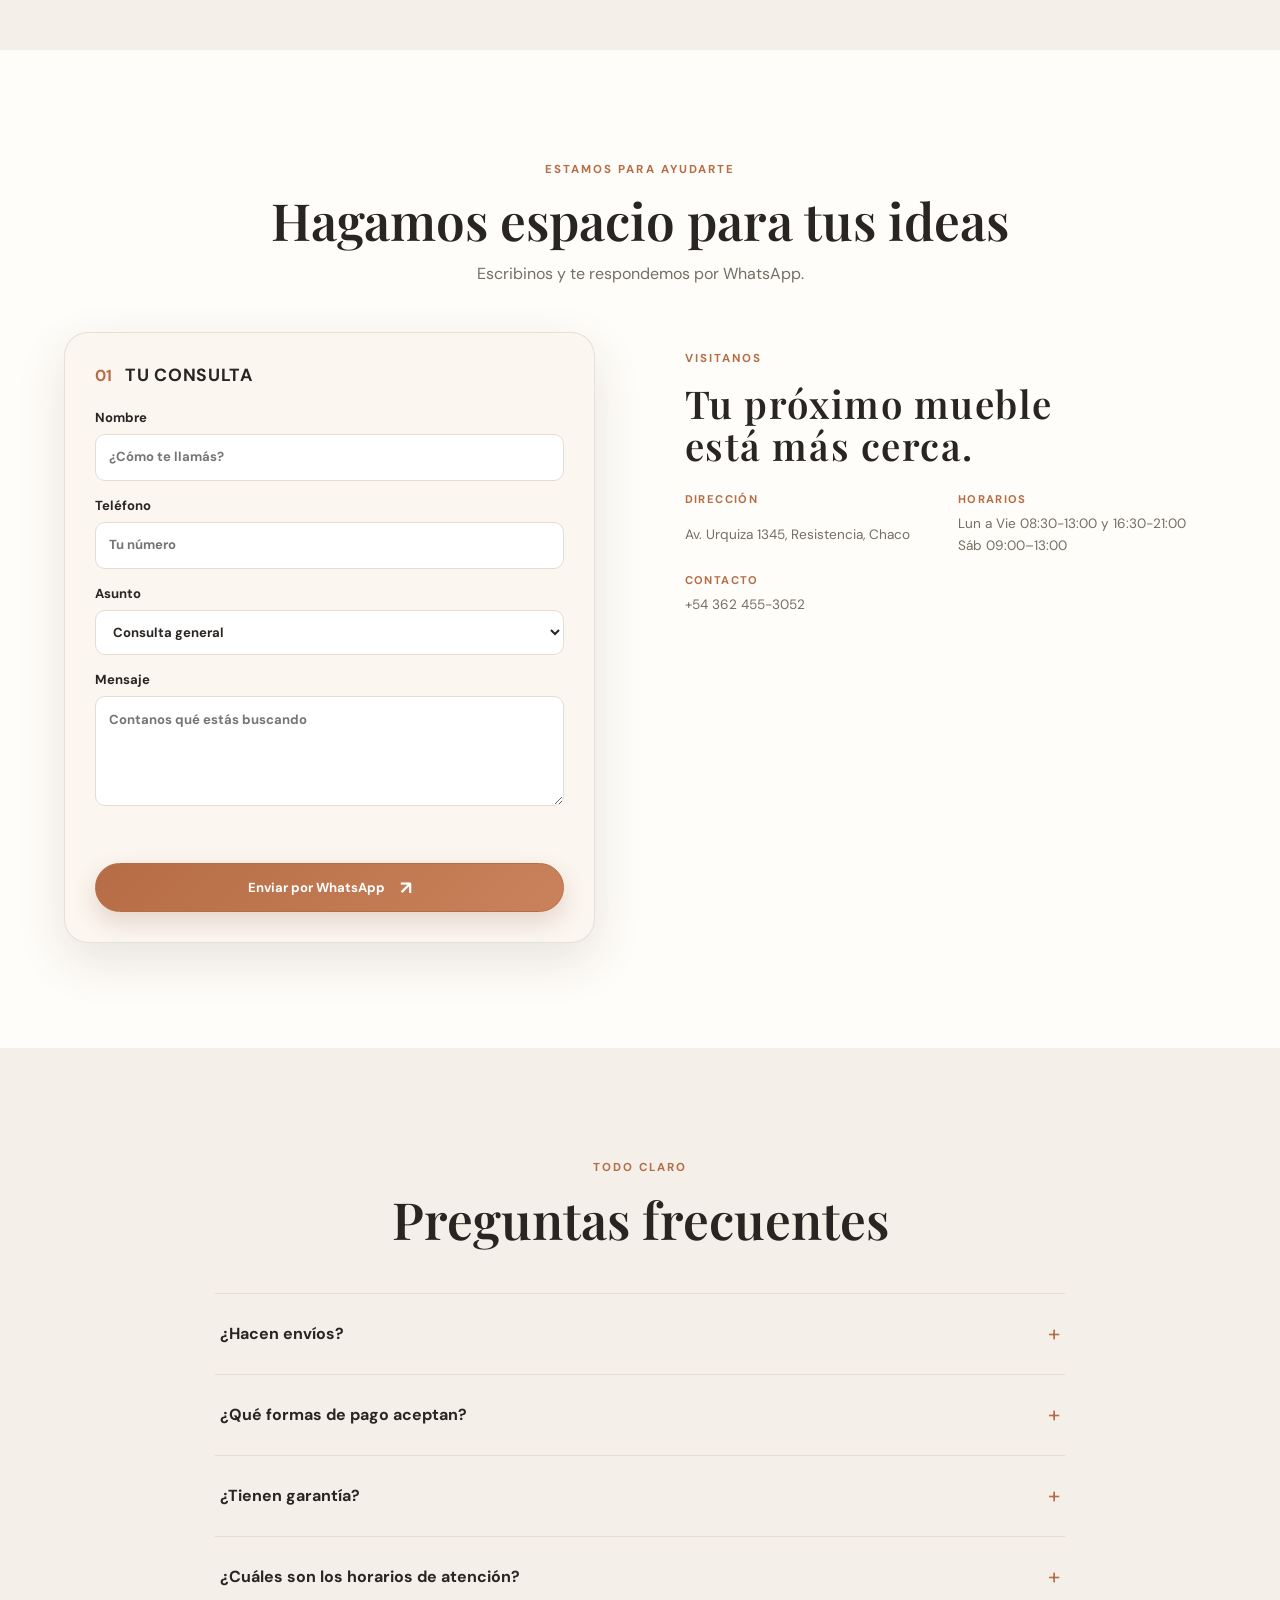
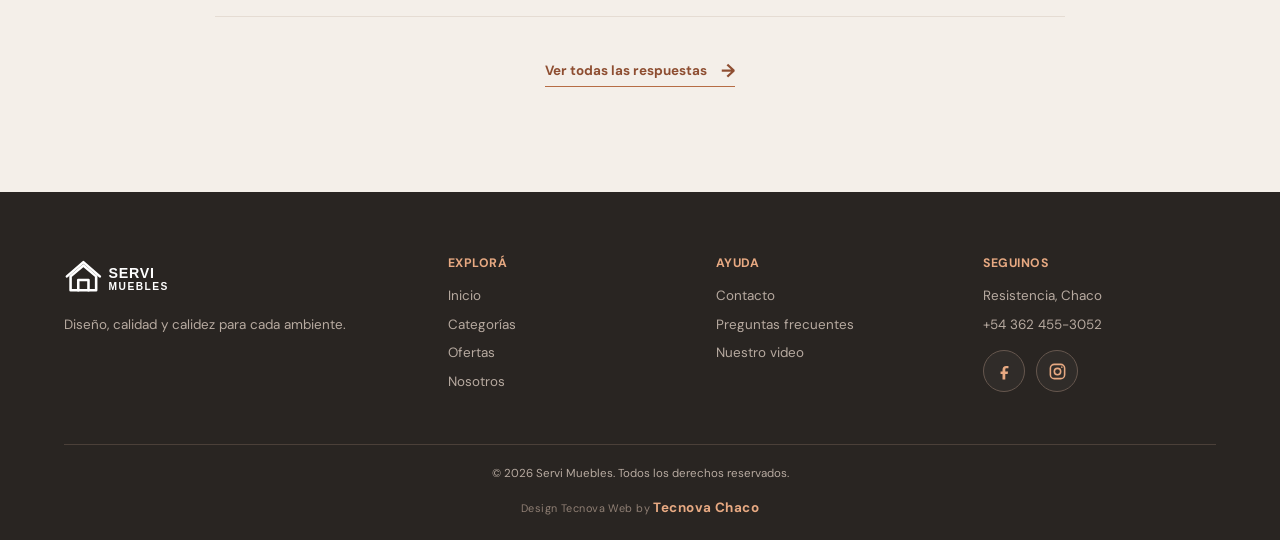
==== commit 7d3851cf: "ajustes" ====
--- a/index.html
+++ b/index.html
@@ -239,11 +239,11 @@
             </div>
           </article>
         </div>
-        <div class="center">
+     <!--   <div class="center">
           <a class="btn btn-light" href="ofertas.html"
             >Ver todos los productos <span>↗</span></a
           >
-        </div>
+        </div> -->
       </section>
 
       <section id="nosotros" class="sec">
